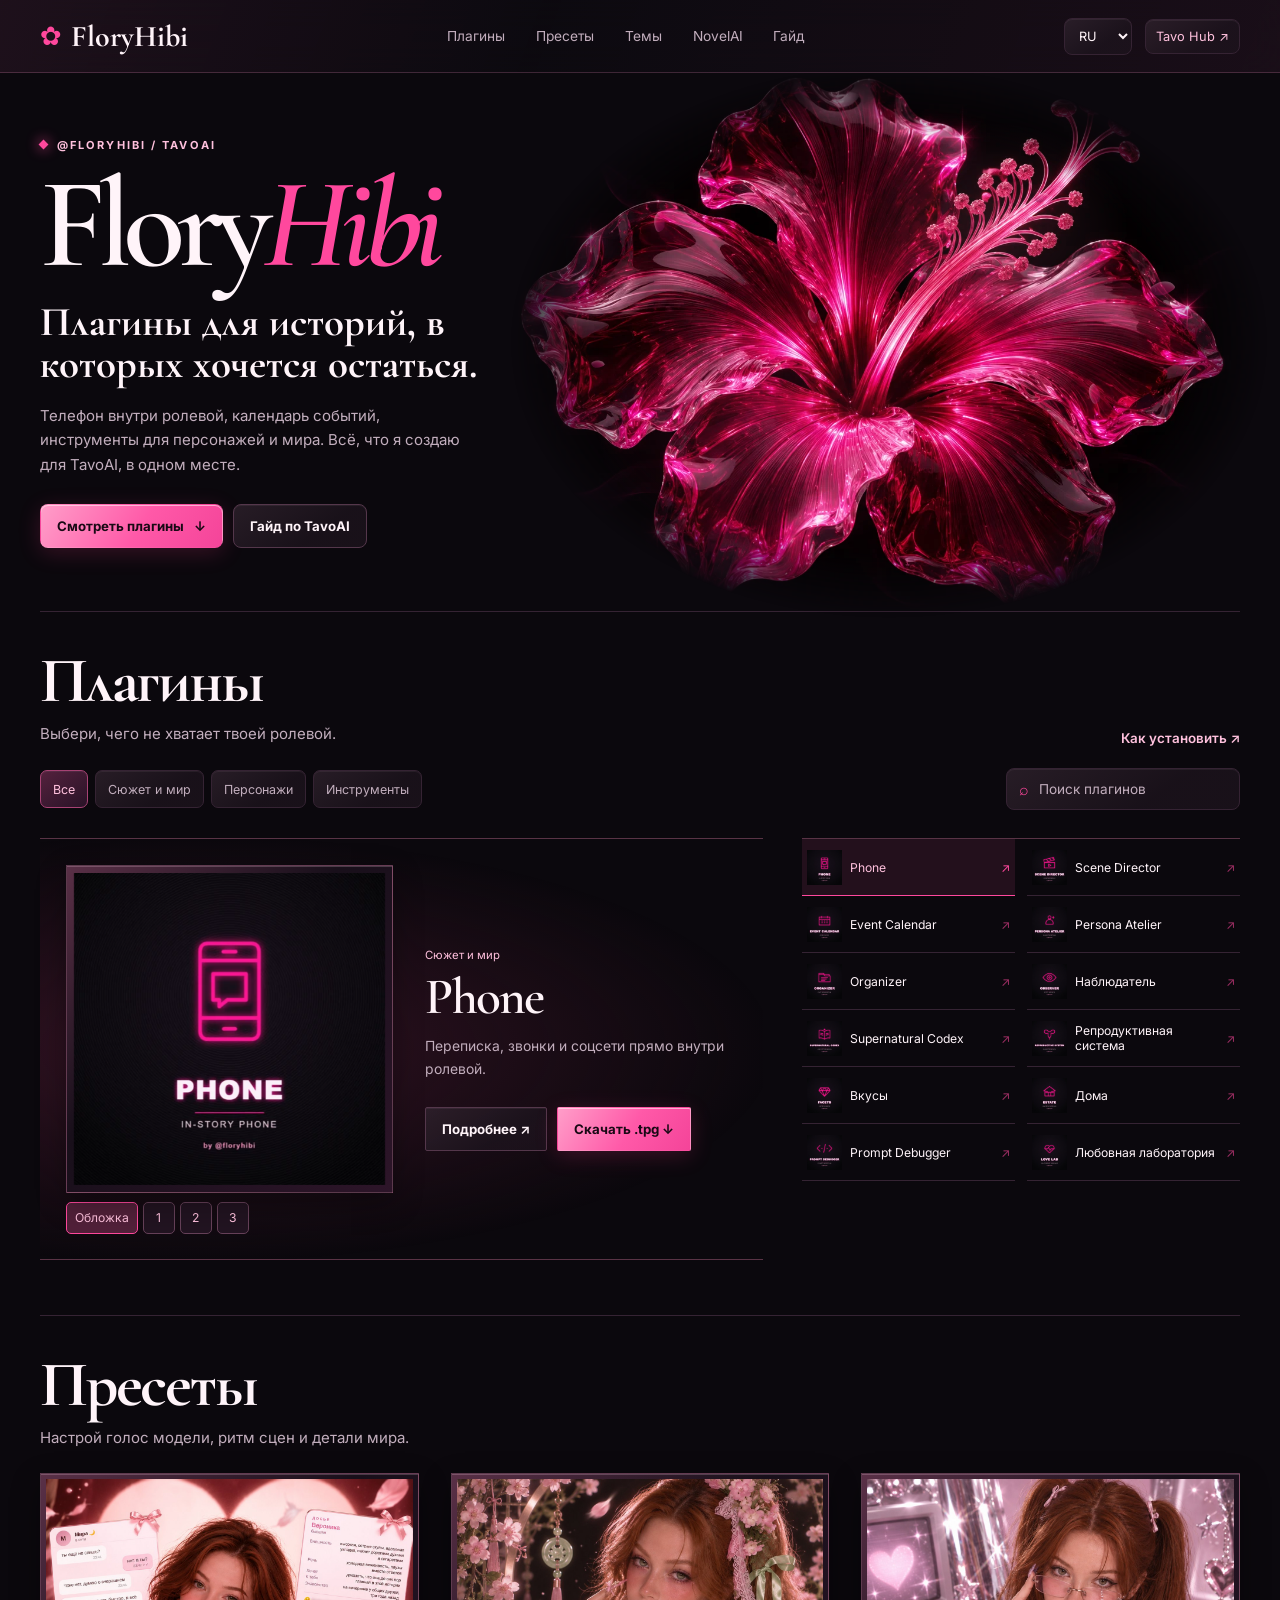
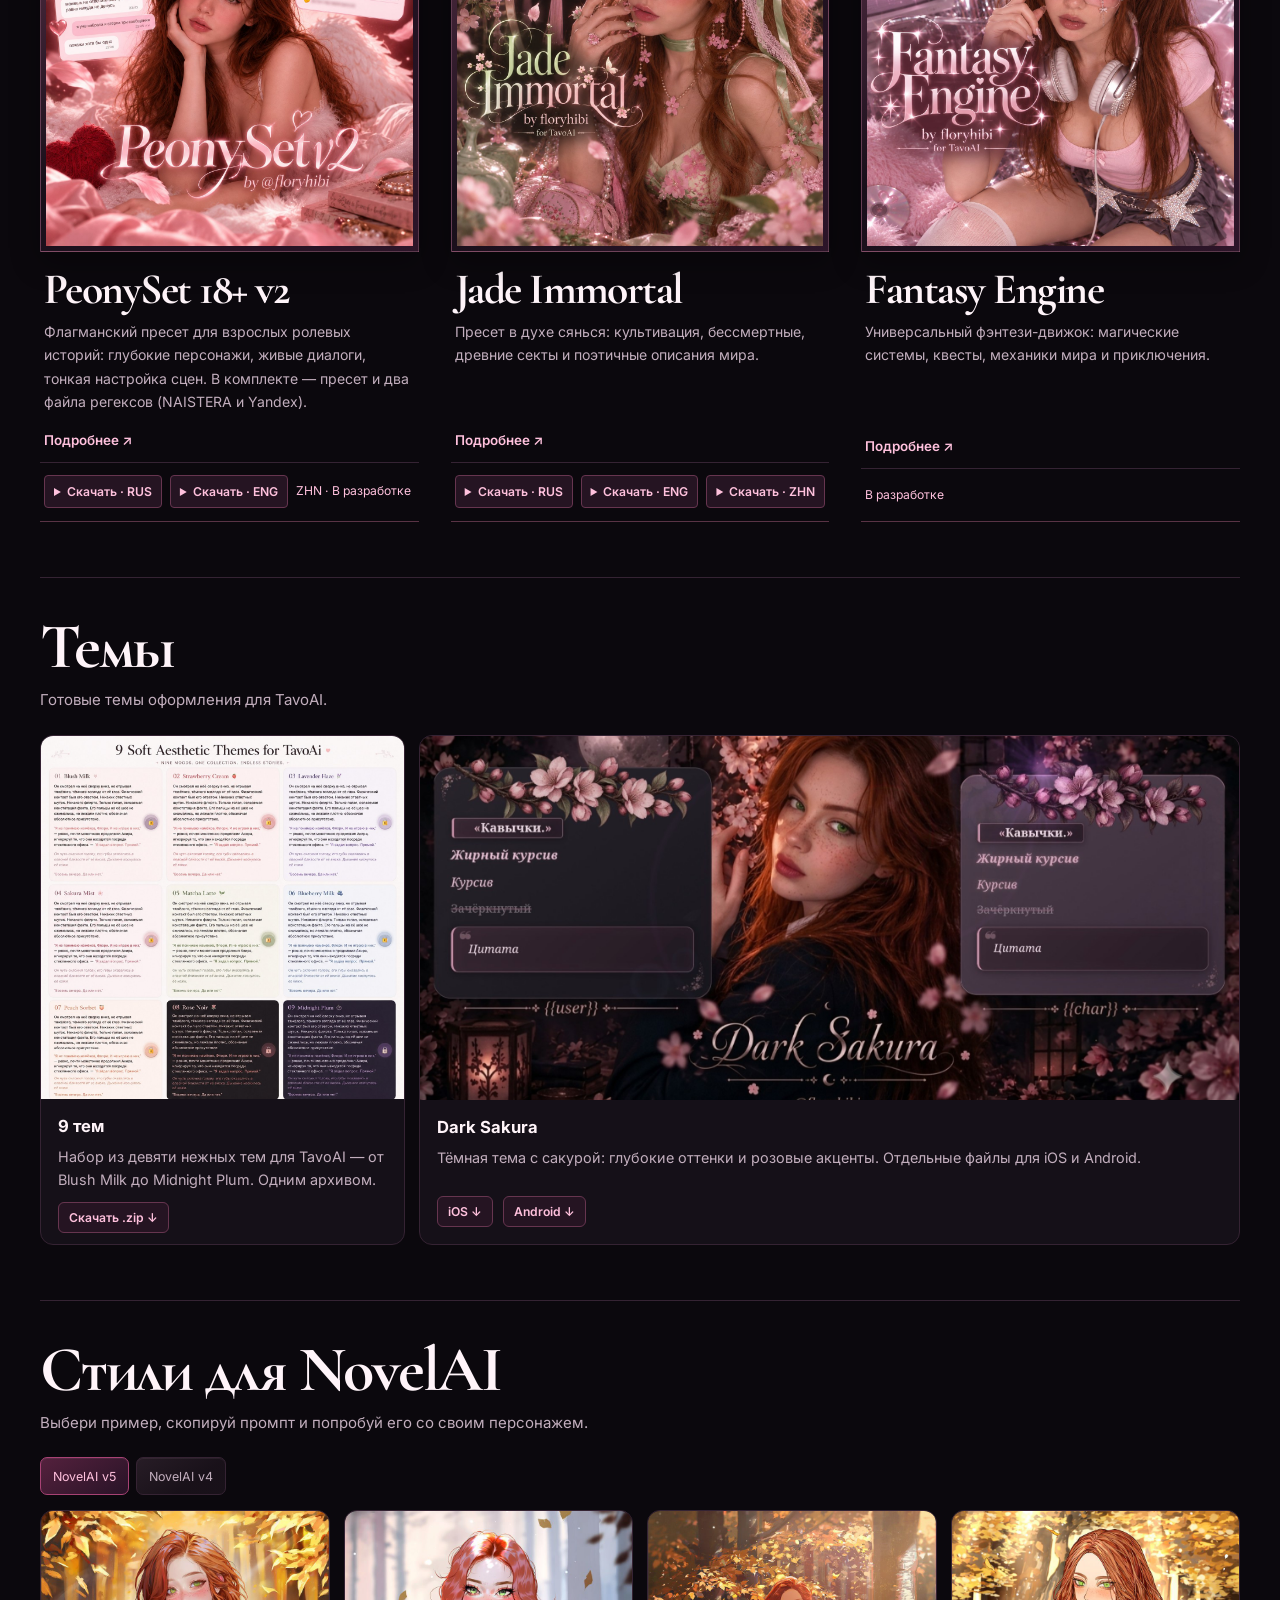
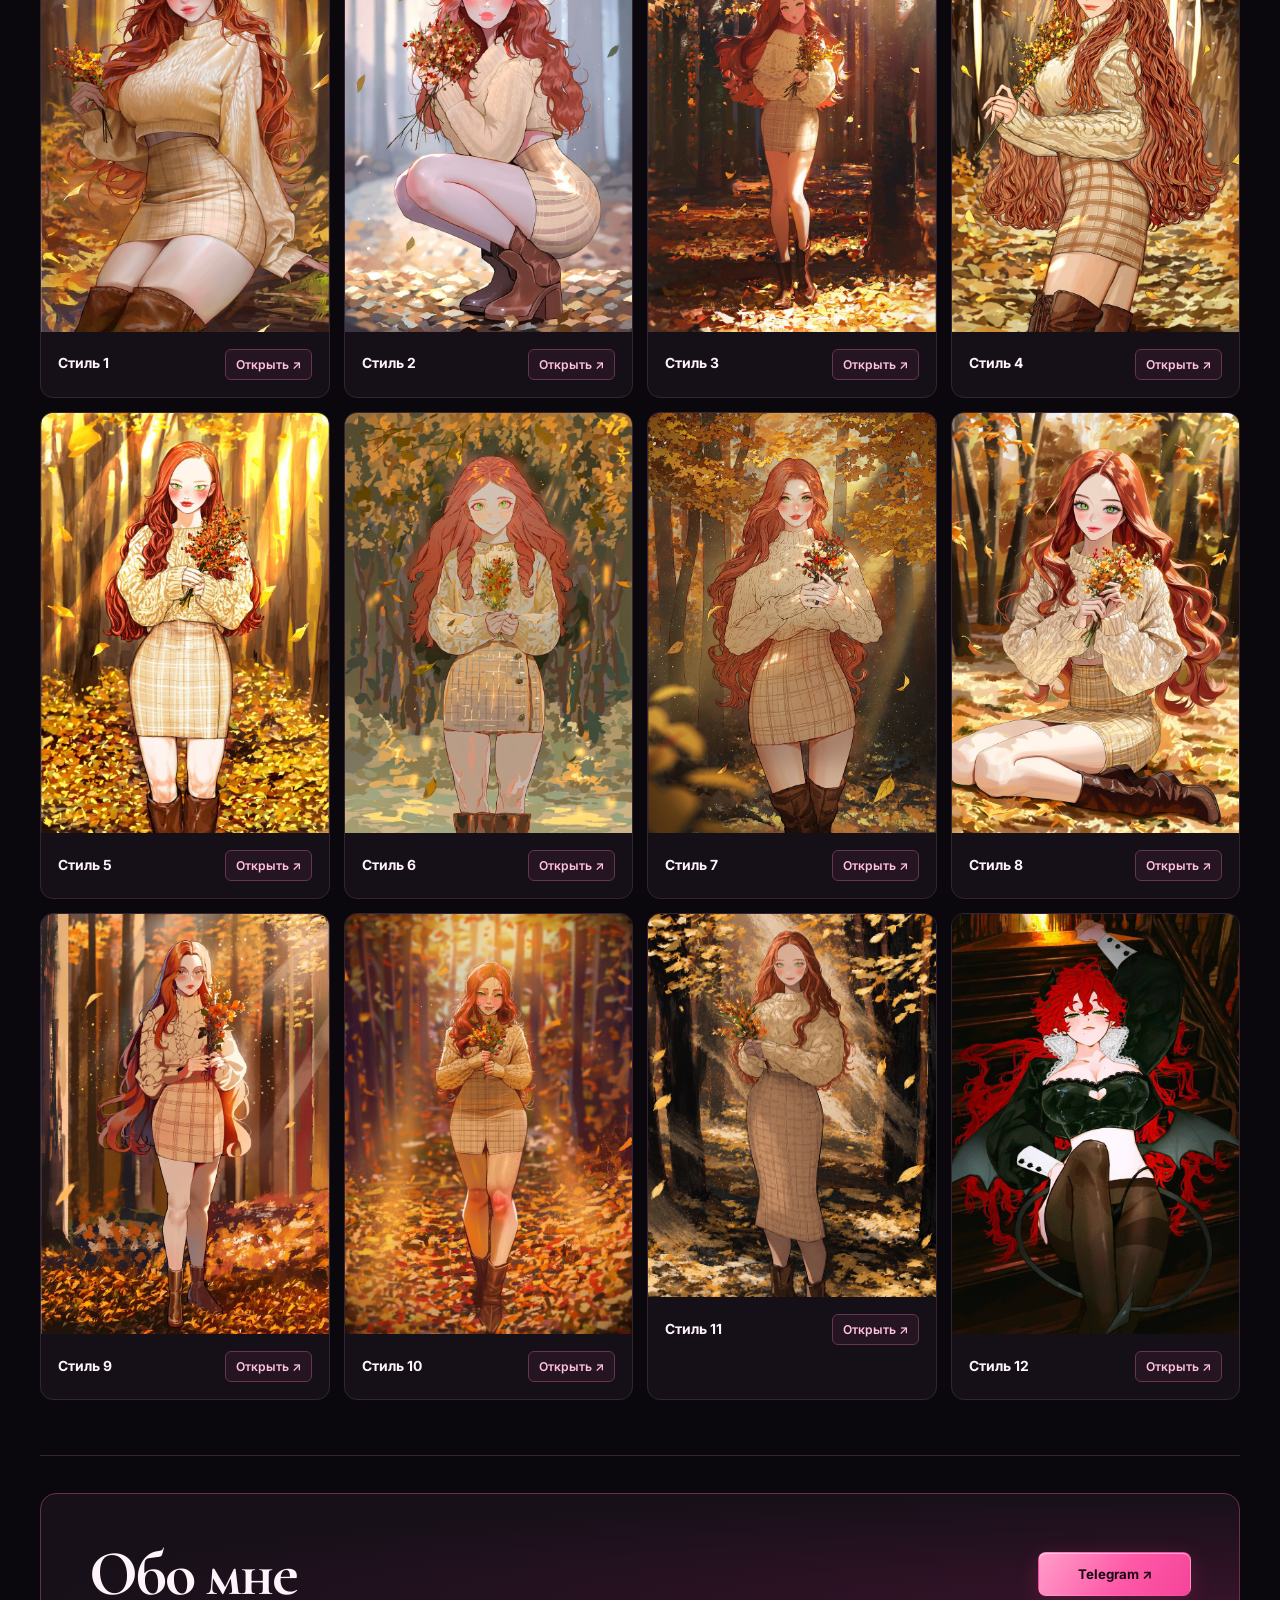
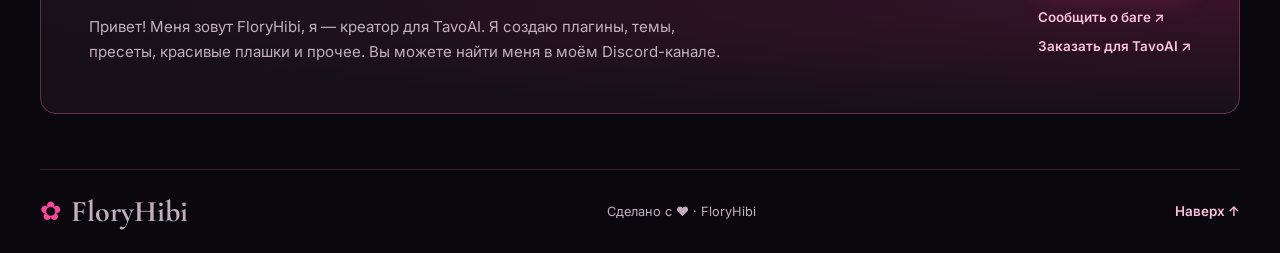
==== index.html @ 47859a5a "Animate hibiscus petals and plugin selection sparkles" ====
<!doctype html>
<html lang="ru">
<head>
<meta charset="utf-8">
<meta name="viewport" content="width=device-width, initial-scale=1">
<meta name="theme-color" content="#0b080d">
<meta name="description" content="Плагины, пресеты и темы FloryHibi для TavoAI, а также галерея стилей NovelAI.">
<title>FloryHibi — плагины для TavoAI</title>
<link rel="canonical" href="https://floryhibi.ru/">
<link rel="icon" href="assets/mark.png">
<link rel="stylesheet" href="flory.css">
<script defer src="catalog-data.js"></script>
<script defer src="style-index.js"></script>
<script defer src="preview-images.js"></script>
<script defer src="flory.js"></script>
</head>
<body>
<a class="skip" href="#plugins" data-ui="skip">К каталогу</a>
<header class="site-header">
  <div class="wrap header-inner">
    <a href="#top" class="brand"><span class="brand-mark" aria-hidden="true">✿</span> FloryHibi</a>
    <nav class="main-nav" aria-label="FloryHibi"><a href="#plugins" data-text="plTitle">Плагины</a><a href="#presets" data-text="pTitle">Пресеты</a><a href="#themes" data-text="thTitle">Темы</a><a href="#styles">NovelAI</a><a href="guide.html" data-ui="guide">Гайд</a></nav>
    <div class="header-actions">
      <label><span class="sr-only" data-ui="language">Язык</span><select id="language"><option value="ru">RU</option><option value="en">EN</option><option value="zh">中文</option></select></label>
      <a class="header-hub" href="https://hub.tavoai.dev/creators/HQ4G1?scene=plugin">Tavo Hub ↗</a>
    </div>
  </div>
</header>
<main id="top">
  <section class="hero wrap" aria-labelledby="hero-title">
    <div class="hero-art" aria-hidden="true"><img src="assets/hibiscus.webp" alt="" fetchpriority="high"><div class="hero-petals"><i></i><i></i><i></i><i></i><i></i><i></i><i></i></div></div>
    <div class="hero-copy">
      <p class="eyebrow"><span></span> @FLORYHIBI / TAVOAI</p>
      <h1 id="hero-title">Flory<em>Hibi</em></h1>
      <p class="hero-lead" data-ui="hero">Плагины для историй,<br>в которых хочется остаться.</p>
      <p class="hero-description" data-ui="intro">Телефон внутри ролевой, календарь событий, инструменты для персонажей и мира. Всё, что я создаю для TavoAI, в одном месте.</p>
      <div class="actions"><a class="button primary" href="#plugins"><span data-ui="browse">Смотреть плагины</span> <span aria-hidden="true">↓</span></a><a class="button secondary" href="guide.html" data-ui="start">Гайд по TavoAI</a></div>
    </div>
  </section>
  <section class="section wrap" id="plugins">
    <div class="section-head"><div><h2 data-text="plTitle">Плагины</h2><p data-ui="pluginLead">Выбери, чего не хватает твоей ролевой.</p></div><a class="text-link" href="guide.html#plugins"><span data-ui="install">Как установить</span> ↗</a></div>
    <div class="toolbar">
      <div class="filters" id="filters" aria-label="Категории"></div>
      <label class="search"><span aria-hidden="true">⌕</span><span class="sr-only" data-ui="search">Поиск плагинов</span><input id="search" type="search" placeholder="Поиск плагинов"></label>
    </div>
    <p class="sr-only" id="result" role="status"></p>
    <div class="plugin-grid" id="plugin-grid"></div>
    <noscript>Включите JavaScript, чтобы открыть каталог, или перейдите в <a href="https://hub.tavoai.dev/creators/HQ4G1?scene=plugin">Tavo Hub</a>.</noscript>
  </section>
  <section class="section wrap" id="presets"><div class="section-head"><div><h2 data-text="pTitle">Пресеты</h2><p data-ui="presetLead">Настрой голос модели, ритм сцен и детали мира.</p></div></div><div class="preset-grid" id="preset-grid"></div></section>
  <section class="section wrap" id="themes"><div class="section-head"><div><h2 data-text="thTitle">Темы</h2><p data-text="thLead">Готовые темы оформления для TavoAI.</p></div></div><div class="resource-grid themes" id="theme-grid"></div></section>
  <section class="section wrap" id="styles">
    <div class="section-head"><div><h2 data-text="stTitle">Стили для NovelAI</h2><p data-ui="styleLead">Выбери пример, скопируй промпт и попробуй его со своим персонажем.</p></div></div>
    <div class="filters" id="model-filters"><button type="button" data-model="v5" aria-pressed="true">NovelAI v5</button><button type="button" data-model="v4" aria-pressed="false">NovelAI v4</button></div>
    <div class="style-grid" id="style-grid"></div>
  </section>
  <section class="section wrap" id="about">
    <div class="about"><div><h2 data-text="abTitle">Обо мне</h2><p data-text="abText"></p></div><div class="about-links"><a class="button primary" href="https://t.me/flloriies">Telegram ↗</a><a class="text-link" href="https://forms.gle/UGQDgoNjRmZn746X8" data-ui="bug">Сообщить о баге ↗</a><a class="text-link" href="https://boosty.to/floryhibi/posts/15cb479a-1c7d-44bb-998b-c995fcda60ed" data-ui="custom">Заказать для TavoAI ↗</a></div></div>
  </section>
</main>
<footer class="wrap footer"><a class="brand" href="#top"><span class="brand-mark" aria-hidden="true">✿</span> FloryHibi</a><span data-text="footer"></span><a class="text-link" href="#top" data-ui="top">Наверх ↑</a></footer>
<dialog id="details" aria-labelledby="detail-title">
  <form method="dialog" class="dialog-close"><button id="close-dialog" aria-label="Закрыть">×</button></form>
  <div id="dialog-content"></div>
</dialog>
</body>
</html>
---- flory.css ----
@import url('https://fonts.googleapis.com/css2?family=Cormorant+Garamond:ital,wght@0,600;0,700;1,600&family=Inter:wght@400;500;600;700&display=swap');

:root {
  color-scheme: dark;
  --bg: #0b080d; --panel: #151018; --line: #352333; --pink: #ff489d;
  --pale: #ffc1dd; --ink: #fff4f9; --muted: #c2aebd;
  --serif: 'Cormorant Garamond', Georgia, serif;
  font-family: Inter, system-ui, sans-serif;
  color: var(--ink); background: var(--bg);
}
*, *::before, *::after { box-sizing: border-box; }
body { margin: 0; }
html { scroll-behavior: smooth; scroll-padding-top: 112px; }
a { color: inherit; text-decoration: none; }
button, input, select { font: inherit; }
button, select { cursor: pointer; }
button { color: inherit; }
img { display: block; max-width: 100%; }
p { line-height: 1.65; }
h1, h2, h3, p { margin: 0; }
:focus-visible { outline: 2px solid var(--pale); outline-offset: 4px; }
.wrap { width: min(1200px, calc(100% - 80px)); margin-inline: auto; }
.sr-only, .skip:not(:focus) { position: absolute; width: 1px; height: 1px; overflow: hidden; clip-path: inset(50%); white-space: nowrap; }
.skip:focus { position: fixed; z-index: 5; top: 12px; left: 12px; padding: 12px; background: var(--panel); }
.site-header { position: sticky; z-index: 2; top: 0; border-bottom: 1px solid var(--line); background: #0b080def; backdrop-filter: blur(16px); }
.header-inner, .main-nav, .header-actions, .brand { display: flex; align-items: center; }
.header-inner { min-height: 72px; justify-content: space-between; gap: 22px; }
.brand { gap: 9px; font-family: var(--serif); font-size: 30px; font-weight: 700; white-space: nowrap; }
.brand-mark { font: 26px/1 system-ui; color: var(--pink); }
.main-nav { gap: clamp(16px, 2.4vw, 36px); color: var(--muted); font-size: .86rem; }
.main-nav a:hover, .text-link:hover { color: var(--ink); }
.header-actions { gap: 13px; }
.header-actions select, .header-hub { border: 1px solid var(--line); border-radius: 8px; padding: 9px 10px; background: var(--panel); color: var(--ink); white-space: nowrap; font-size: .8rem; }
.header-hub { color: var(--pale); }
.hero { display: grid; align-items: center; position: relative; isolation: isolate; min-height: clamp(470px, 42vw, 600px); }
.hero-copy { position: relative; padding: 60px 0; max-width: 53%; }
.hero-art { position: absolute; z-index: -1; inset: 0 -18px 0 40%; display: grid; place-items: center; background: radial-gradient(ellipse, #350c24 0%, transparent 64%); }
.hero-art img { width: 100%; height: 100%; position: absolute; object-fit: cover; mask-image: radial-gradient(ellipse closest-side, #000 75%, transparent 100%); }
.eyebrow { display: flex; align-items: center; gap: 10px; color: var(--pale); letter-spacing: .19em; font-weight: 700; font-size: .69rem; }
.eyebrow span { width: 7px; height: 7px; background: var(--pink); box-shadow: 0 0 13px var(--pink); transform: rotate(45deg); }
h1 { font: 600 clamp(76px, 10vw, 155px)/.9 var(--serif); letter-spacing: -.065em; margin: 13px 0 20px; }
h1 em { color: var(--pink); font-weight: 600; }
.hero-lead { font: 700 clamp(27px, 3.2vw, 47px)/1.02 var(--serif); max-width: 480px; }
.hero-description { font-size: .94rem; color: var(--muted); max-width: 420px; margin-top: 18px; }
.actions { display: flex; flex-wrap: wrap; gap: 10px; margin-top: 26px; }
.button { display: inline-flex; align-items: center; justify-content: center; gap: 10px; min-height: 44px; padding: 10px 16px; border: 1px solid transparent; border-radius: 8px; font-size: .83rem; font-weight: 700; }
.primary { color: #180914; background: var(--pink); }
.primary:hover { background: #ff83ba; }
.secondary { border-color: #54374b; background: #1c121c; }
.secondary:hover, .header-hub:hover { border-color: var(--pink); }
.section { border-top: 1px solid var(--line); padding: 37px 0 55px; }
.section-head { display: flex; align-items: end; justify-content: space-between; gap: 12px; margin-bottom: 22px; }
h2 { font: 700 clamp(40px, 5vw, 65px)/1 var(--serif); letter-spacing: -.035em; }
.section-head p, .about p { margin-top: 9px; color: var(--muted); font-size: .94rem; }
.text-link { color: var(--pale); font-size: .84rem; font-weight: 600; text-underline-offset: 4px; }
.text-link:hover { text-decoration: underline; }
.toolbar { display: flex; justify-content: space-between; align-items: center; gap: 14px; margin-bottom: 16px; }
.filters { display: flex; flex-wrap: wrap; gap: 7px; }
.filters button { background: var(--panel); border: 1px solid var(--line); border-radius: 7px; padding: 8px 12px; min-height: 38px; font-size: .78rem; color: var(--muted); }
.filters button:hover, .filters [aria-pressed=true] { border-color: #a74274; color: var(--pale); background: #2c1124; }
.search { display: flex; align-items: center; gap: 8px; background: var(--panel); border: 1px solid var(--line); border-radius: 8px; color: var(--pink); padding: 0 12px; }
.search input { width: 190px; min-width: 0; min-height: 40px; color: var(--ink); background: transparent; border: 0; font-size: .85rem; }
.search input::placeholder { color: var(--muted); }
.resource-grid, .style-grid { display: grid; grid-template-columns: repeat(3,minmax(0,1fr)); gap: 14px; }
.resource, .style-card { border: 1px solid var(--line); border-radius: 13px; background: var(--panel); overflow: hidden; }
.resource h3, .style-card h3 { font-size: 1.04rem; line-height: 1.25; overflow-wrap: anywhere; }
.category { display: block; font-size: .71rem; color: var(--pink); margin-bottom: 5px; }
.download { border-radius: 6px; border: 1px solid #66354f; background: #251422; padding: 7px 10px; color: var(--pale); font-size: .76rem; font-weight: 600; }
.download:hover { border-color: var(--pink); }
.resource { display: flex; flex-direction: column; }
.resource img { width: 100%; aspect-ratio: 2/1; object-fit: cover; }
.resource-body, .style-body { padding: 17px; }
.resource p, .dialog-desc { color: var(--muted); margin: 8px 0 14px; font-size: .9rem; }
.resource details { padding: 8px 0; border-top: 1px solid var(--line); }
.resource summary { cursor: pointer; color: var(--pale); font-size: .83rem; }
.files { display: grid; gap: 8px; margin-top: 10px; }
.files a { overflow-wrap: anywhere; }
.themes { grid-template-columns: minmax(0, 1fr) minmax(0, 2.25fr); }
.themes img { aspect-ratio: 2.25; }
.themes img[src^="themes/9themes_"] { aspect-ratio: 1; object-fit: contain; }
.style-grid { grid-template-columns: repeat(4,minmax(0,1fr)); margin-top: 15px; }
.style-preview { display: block; width: 100%; padding: 0; border: 0; background: #241320; }
.style-frame { display: block; position: relative; overflow: hidden; aspect-ratio: var(--frame-ratio); }
.style-frame img { position: absolute; top: 0; left: var(--frame-offset); width: var(--strip-width); height: 100%; max-width: none; }
.style-body { display: flex; justify-content: space-between; align-items: center; gap: 6px; }
.style-body h3 { font-size: .87rem; }
.about { display: flex; align-items: center; justify-content: space-between; gap: 25px; padding: clamp(20px,4vw,48px); border: 1px solid #66304e; border-radius: 16px; background: radial-gradient(ellipse at right,#361329,#171019 72%); }
.about p { max-width: 640px; }
.about-links { display: grid; gap: 13px; flex-shrink: 0; }
.footer { display: flex; align-items: center; justify-content: space-between; gap: 18px; color: var(--muted); border-top: 1px solid var(--line); padding: 23px 0; font-size: .8rem; }
dialog { width: min(600px,calc(100% - 28px)); max-height: 90dvh; color: var(--ink); background: #1a121c; border: 1px solid #723454; border-radius: 16px; padding: 24px; }
dialog::backdrop { background: #080508cc; backdrop-filter: blur(6px); }
body:has(dialog[open]) { overflow: hidden; }
.dialog-close { display: flex; justify-content: end; }
.dialog-close button { border: 1px solid var(--line); background: var(--panel); border-radius: 8px; width: 36px; height: 36px; font-size: 22px; }
.detail-head { display: flex; align-items: center; gap: 15px; margin: 3px 0 16px; }
.detail-head img { width: 80px; border-radius: 10px; }
dialog h2 { font-size: clamp(34px,6vw,50px); overflow-wrap: anywhere; }
.dialog-desc { font-size: .98rem; }
.dialog-note { padding: 12px; border-radius: 8px; border: 1px solid var(--line); color: var(--pale); font-size: .84rem; }
.dialog-photo { margin: 12px auto; max-height: 53dvh; background-repeat: no-repeat; }
.frame-controls { display: flex; justify-content: center; align-items: center; gap: 10px; }
.prompt { padding: 14px; max-height: 220px; overflow: auto; white-space: pre-wrap; overflow-wrap: anywhere; border-radius: 8px; background: var(--bg); color: var(--pale); font-size: .82rem; }
.empty { color: var(--muted); grid-column: 1/-1; padding: 18px 0; }

@media (max-width: 1000px) {
  .toolbar { align-items: start; }
}
@media (max-width: 780px) {
  .wrap { width: calc(100% - 32px); }
  .header-inner { display: grid; grid-template-columns: 1fr auto; min-height: auto; gap: 3px 10px; padding-top: 8px; }
  .main-nav { grid-row: 2; grid-column: 1/-1; gap: 17px; overflow-x: auto; padding: 9px 1px 11px; white-space: nowrap; }
  .hero-art { inset-inline: 31% -10px; opacity: .75; }
  .hero-copy { max-width: 65%; }
  .style-grid { grid-template-columns: repeat(3,minmax(0,1fr)); }
}
@media (max-width: 575px) {
  .hero { min-height: auto; }
  .hero-art { position: relative; inset: auto; height: min(68vw, 315px); opacity: 1; margin: 0 -8px -35px; }
  .hero-copy { max-width: 100%; padding: 0 0 32px; }
  h1 { font-size: clamp(70px,16vw,94px); margin-bottom: 13px; }
  .hero-lead { font-size: 31px; }
  .hero-description { margin-top: 12px; }
  .section { padding: 26px 0 35px; }
  .section-head { align-items: start; }
  .section-head > a { flex-shrink: 0; margin-top: 10px; }
  .toolbar { flex-direction: column-reverse; }
  .search, .search input { width: 100%; }
  .resource-grid, .themes { grid-template-columns: 1fr; }
  .style-grid { grid-template-columns: repeat(2,minmax(0,1fr)); }
  .style-body { flex-wrap: wrap; }
  .about { align-items: start; flex-direction: column; }
  .footer { flex-wrap: wrap; }
}
@media (prefers-reduced-motion: reduce) { html { scroll-behavior: auto; } }

[hidden] { display: none !important; }
.main-nav { min-width: 0; }
@media (max-width: 375px) {
  .header-inner .brand { font-size: 25px; gap: 5px; }
  .header-inner .brand-mark { font-size: 21px; }
  .header-actions { gap: 5px; }
  .header-actions select, .header-hub { padding-inline: 6px; }
  .section-head { flex-wrap: wrap; }
  .section-head > a { margin-top: 0; }
}


.plugin-grid {
  display: grid;
  grid-template-columns: minmax(0, 1.65fr) minmax(0, 1fr);
  gap: clamp(18px, 3vw, 42px);
  padding-top: 12px;
}
.plugin-display {
  display: grid;
  grid-template-columns: minmax(0, 1.05fr) minmax(0, 1fr);
  align-items: center;
  align-self: start;
  min-height: 340px;
  padding: clamp(14px, 2vw, 26px);
  gap: clamp(15px, 2.5vw, 35px);
  border-block: 1px solid #593345;
  background: radial-gradient(ellipse at 20% 50%, #331323, transparent 72%);
}
.plugin-art {
  padding: 7px;
  border: 1px solid #7b475d;
  background: #110c11;
}
.plugin-art img { width: 100%; height: auto; aspect-ratio: 1; object-fit: cover; }
.plugin-copy h3 {
  font: 600 clamp(32px, 4vw, 63px)/.93 var(--serif);
  letter-spacing: -.035em;
  overflow-wrap: anywhere;
}
.plugin-copy > .category { color: var(--pale); margin-bottom: 12px; }
.plugin-copy p { margin-top: 14px; font-size: .87rem; color: var(--muted); }
.plugin-copy .actions { align-items: center; }
.plugin-copy .button { border-radius: 2px; }
.plugin-index { display: grid; grid-template-columns: repeat(2, minmax(0, 1fr)); align-content: start; column-gap: 12px; border-top: 1px solid #593345; }
.plugin-choice {
  display: grid;
  grid-template-columns: 35px minmax(0, 1fr) auto;
  align-items: center;
  gap: 8px;
  min-height: 57px;
  padding: 7px 5px;
  border: 0;
  border-bottom: 1px solid var(--line);
  background: transparent;
  text-align: left;
  font-size: .76rem;
  overflow-wrap: anywhere;
}
.plugin-choice img { width: 35px; height: 35px; object-fit: cover; }
.plugin-choice:hover, .plugin-choice[aria-pressed=true] { color: var(--pale); background: #23101c; }
.plugin-choice[aria-pressed=true] { border-bottom-color: var(--pink); }
.choice-arrow { color: var(--pink); opacity: .6; }
.plugin-choice[aria-pressed=true] .choice-arrow { opacity: 1; }
@media (max-width: 900px) {
  .plugin-grid { grid-template-columns: 1fr; }
  .plugin-display { min-height: 0; }
  .plugin-art { max-width: 280px; }
}
@media (max-width: 480px) {
  .plugin-display { grid-template-columns: 1fr; }
  .plugin-art { width: min(69%, 220px); margin-inline: auto; }
  .plugin-copy .actions { margin-top: 16px; }
}

.preset-grid {
  display: grid;
  grid-template-columns: repeat(3, minmax(0, 1fr));
  gap: clamp(16px, 2.5vw, 34px);
}
.preset {
  display: grid;
  grid-template-rows: auto 1fr auto;
  min-width: 0;
  padding: 0 0 13px;
  border-bottom: 1px solid #593345;
}
.preset-cover {
  padding: 5px;
  border: 1px solid #593345;
  background: #140c14;
}
.preset-cover img { width: 100%; height: auto; aspect-ratio: 1; object-fit: contain; }
.preset-copy { padding: 17px 4px 19px; }
.preset-copy h3 {
  font: 700 clamp(28px, 3.4vw, 49px)/.95 var(--serif);
  letter-spacing: -.035em;
  overflow-wrap: anywhere;
}
.preset-copy p { color: var(--muted); font-size: .88rem; margin-top: 10px; }
.preset-files {
  align-self: start;
  display: flex;
  flex-wrap: wrap;
  align-items: flex-start;
  gap: 8px;
  padding: 12px 4px 0;
  border-top: 1px solid var(--line);
}
.preset-files details {
  border: 1px solid #66354f;
  border-radius: 4px;
  background: #251422;
  padding: 0 9px;
  font-size: .76rem;
}
.preset-files details[open] { flex-basis: 100%; padding-bottom: 9px; }
.preset-files summary { padding-block: 8px; cursor: pointer; color: var(--pale); font-weight: 600; }
.preset-files p, .preset-files > .category { font-size: .76rem; color: var(--pale); padding: 6px 0; margin: 0; }
@media (max-width: 650px) {
  .preset-grid { grid-template-columns: minmax(0, 1fr); gap: 26px; }
  .preset-copy h3 { font-size: 36px; }
}

/* Translucent surfaces and reflected light */
.site-header {
  background: linear-gradient(110deg, #271522ad, #0d0a10dc 42%, #1f111cbf);
  border-bottom-color: #ff9ccc33;
  backdrop-filter: blur(22px) saturate(135%);
}
.header-actions select, .header-hub, .search, .filters button, .secondary {
  background: linear-gradient(145deg, #ffc5e014, #ffc5e004 65%), #19111bbb;
  box-shadow: inset 0 1px #ffd9ec10;
}
.filters button[aria-pressed=true] {
  background: linear-gradient(145deg, #54213d, #291327);
}
.search:focus-within { border-color: var(--pink); box-shadow: 0 0 0 3px #ff489d20; }
.primary {
  background: linear-gradient(122deg, #ff9ec9, #ff59a8 55%, #f44499);
  box-shadow: inset 0 1px #ffebf299, 0 5px 22px #ee378632;
}
.primary:hover { background: linear-gradient(122deg, #ffc0df, #ff79b9 55%, #ff57a6); }
dialog {
  background: linear-gradient(140deg, #372035ed, #171019f5 55%);
  box-shadow: inset 0 1px #ffd9ec29, 0 24px 100px #000b;
  backdrop-filter: blur(24px) saturate(125%);
}
.plugin-art, .preset-cover {
  position: relative;
  overflow: hidden;
  border-color: #ba769368;
  background: linear-gradient(135deg, #5a3047, #180f1a 42%, #2d1529);
  box-shadow: 0 10px 28px #0005, inset 0 1px #ffd9ec36;
}
.plugin-art::after, .preset-cover::after {
  content: "";
  position: absolute;
  inset: 0;
  pointer-events: none;
  opacity: 0;
  background: linear-gradient(113deg, transparent 43%, #ffe0ef45 50%, transparent 57%);
  background-size: 240% 100%;
  background-position: 100% 0;
}
.hero-art::after {
  content: "";
  position: absolute;
  inset: 7% 3%;
  pointer-events: none;
  background:
    radial-gradient(ellipse at 65% 25%, #ff91c966, transparent 21%),
    radial-gradient(ellipse at 34% 68%, #ff2e9066, transparent 28%);
  mix-blend-mode: screen;
  opacity: .32;
}
@keyframes hibiscus-light {
  0%, 100% { opacity: .22; transform: translate(-1%, 0); }
  50% { opacity: .66; transform: translate(3%, -2%); }
}
@keyframes reflected-light {
  from { opacity: 0; background-position: 100% 0; }
  30%, 70% { opacity: 1; }
  to { opacity: 0; background-position: 0 0; }
}
@keyframes panel-arrival {
  from { opacity: .55; transform: translateY(5px); }
  to { opacity: 1; transform: translateY(0); }
}
@media (prefers-reduced-motion: no-preference) {
  .hero-art::after { animation: hibiscus-light 7s ease-in-out 3; }
  .plugin-art img, dialog[open] { animation: panel-arrival .24s ease-out both; }
  .button, .download, .plugin-choice, .filters button {
    transition: background-color .2s, border-color .2s, box-shadow .2s, color .2s;
  }
  @media (hover: hover) and (pointer: fine) {
    .plugin-art:hover::after, .preset-cover:hover::after { animation: reflected-light .8s ease-out; }
  }
}

@media (hover: hover) and (pointer: fine) and (prefers-reduced-motion: no-preference) {
  .hero-art img { transform: translate(var(--drift-x, 0px), var(--drift-y, 0px)) scale(1.025); transition: transform .45s ease-out; }
  .hero-art::before {
    content: "";
    position: absolute;
    z-index: 1;
    inset: 0;
    background: radial-gradient(ellipse 150px 120px at var(--light-x, 50%) var(--light-y, 50%), #ffbbda70, #ff3e9460 33%, transparent 76%);
    mask-image: radial-gradient(ellipse closest-side, #000 75%, transparent);
    mix-blend-mode: screen;
    opacity: var(--light-visible, 0);
    transition: opacity .25s;
    pointer-events: none;
  }
  .plugin-display, .preset, .resource, .about { position: relative; isolation: isolate; }
  :is(.plugin-display, .preset, .resource, .about)::after {
    content: "";
    position: absolute;
    inset: 0;
    border-radius: inherit;
    background: radial-gradient(circle 145px at var(--light-x, 50%) var(--light-y, 50%), #ff97c32a, #ff499b12 48%, transparent);
    mix-blend-mode: screen;
    opacity: var(--light-visible, 0);
    transition: opacity .25s;
    pointer-events: none;
  }
}

.preset { grid-template-rows: auto 1fr auto auto; }
.preset-more { justify-self: start; padding: 0 4px 14px; border: 0; background: transparent; text-align: left; cursor: pointer; }
dialog.visual-details { width: min(820px, calc(100% - 28px)); }
.detail-gallery { margin: 20px 0; padding-top: 16px; border-top: 1px solid var(--line); }
.detail-gallery h3 { font: 700 29px/1.1 var(--serif); }
.preview-shots { display: grid; gap: 12px; }
.preview-shots a { display: block; border: 1px solid var(--line); border-radius: 10px; overflow: hidden; }
.preview-shots img { width: 100%; height: auto; background: #100b14; }
.preview-shots a:focus-visible { outline-offset: 1px; }

.preview-shots figure { margin: 0; }
.preview-shots figcaption { color: var(--muted); font-size: .82rem; padding: 6px 2px; }

.plugin-preview { min-width: 0; }
.plugin-art.showing-screen img { object-fit: contain; background: #110c14; }
.preview-controls { display: flex; flex-wrap: wrap; gap: 5px; margin-top: 9px; }
.preview-controls button {
  border: 1px solid #654058;
  background: #211320;
  border-radius: 5px;
  min-height: 32px;
  min-width: 32px;
  padding: 4px 8px;
  color: var(--pale);
  font-size: .76rem;
}
.preview-controls button:is(:hover,[aria-pressed=true]) { background: #512039; border-color: var(--pink); }
@keyframes plugin-selection {
  from { box-shadow: inset 0 -2px #ff489d, 0 0 18px #ff489d50; }
  to { box-shadow: inset 0 -1px #ff489d55; }
}
@media (prefers-reduced-motion: no-preference) {
  .plugin-choice[aria-pressed=true]:focus { animation: plugin-selection .55s ease-out both; }
}
@media (max-width: 480px) {
  .preview-controls { justify-content: center; }
}

.hero-petals { position: absolute; inset: 0; z-index: 2; overflow: hidden; pointer-events: none; }
.hero-petals i {
  position: absolute;
  left: var(--x);
  top: var(--y);
  width: var(--size);
  aspect-ratio: .68;
  border-radius: 90% 14% 75% 22%;
  background: linear-gradient(148deg, #ffc2db, #e3247c 43%, #760f4d 85%);
  box-shadow: inset 1px 1px 2px #ffe1eb80, 0 0 13px #ff489d50;
  opacity: .45;
  transform: rotate(var(--turn));
}
.hero-petals i:nth-child(1) { --x: 18%; --y: 26%; --size: 12px; --turn: -24deg; --delay: -2s; }
.hero-petals i:nth-child(2) { --x: 70%; --y: 22%; --size: 9px; --turn: 40deg; --delay: -6s; }
.hero-petals i:nth-child(3) { --x: 86%; --y: 38%; --size: 15px; --turn: 55deg; --delay: -4s; }
.hero-petals i:nth-child(4) { --x: 54%; --y: 37%; --size: 7px; --turn: 12deg; --delay: -10s; }
.hero-petals i:nth-child(5) { --x: 10%; --y: 53%; --size: 8px; --turn: 65deg; --delay: -8s; }
.hero-petals i:nth-child(6) { --x: 77%; --y: 58%; --size: 12px; --turn: -35deg; --delay: -1s; }
.hero-petals i:nth-child(7) { --x: 39%; --y: 44%; --size: 9px; --turn: -55deg; --delay: -5s; }
@keyframes petal-fall {
  0% { opacity: 0; transform: translate(-12px,-65px) rotate(var(--turn)); }
  22%, 65% { opacity: .65; }
  48% { transform: translate(28px,34px) rotate(calc(var(--turn) + 72deg)); }
  100% { opacity: 0; transform: translate(-5px,155px) rotate(calc(var(--turn) + 145deg)); }
}
.plugin-stars { position: absolute; inset: 0; pointer-events: none; animation: star-fade .8s ease-out both; }
.plugin-stars i {
  position: absolute;
  left: var(--x);
  top: var(--y);
  width: var(--size, 12px);
  aspect-ratio: 1;
  background: #ffe7f5;
  clip-path: polygon(50% 0, 61% 39%, 100% 50%, 61% 61%, 50% 100%, 39% 61%, 0 50%, 39% 39%);
  animation: star-open .65s ease-out both;
}
.plugin-stars i:nth-child(1) { --x: 14%; --y: 24%; --size: 17px; }
.plugin-stars i:nth-child(2) { --x: 78%; --y: 13%; }
.plugin-stars i:nth-child(3) { --x: 89%; --y: 36%; --size: 19px; }
.plugin-stars i:nth-child(4) { --x: 75%; --y: 81%; --size: 9px; }
.plugin-stars i:nth-child(5) { --x: 22%; --y: 76%; --size: 10px; }
@keyframes star-fade { 55% { opacity: 1; } to { opacity: 0; } }
@keyframes star-open { from { transform: scale(.12) rotate(-24deg); } 42% { transform: scale(1.2); } to { transform: scale(.55) translateY(-10px); } }
@media (prefers-reduced-motion: no-preference) {
  .hero-petals i { animation: petal-fall 12s var(--delay) ease-in-out infinite; }
}
@media (prefers-reduced-motion: reduce) {
  .plugin-stars { display: none; }
}
@media (max-width: 575px) {
  .hero-petals i:nth-child(n+4) { display: none; }
}
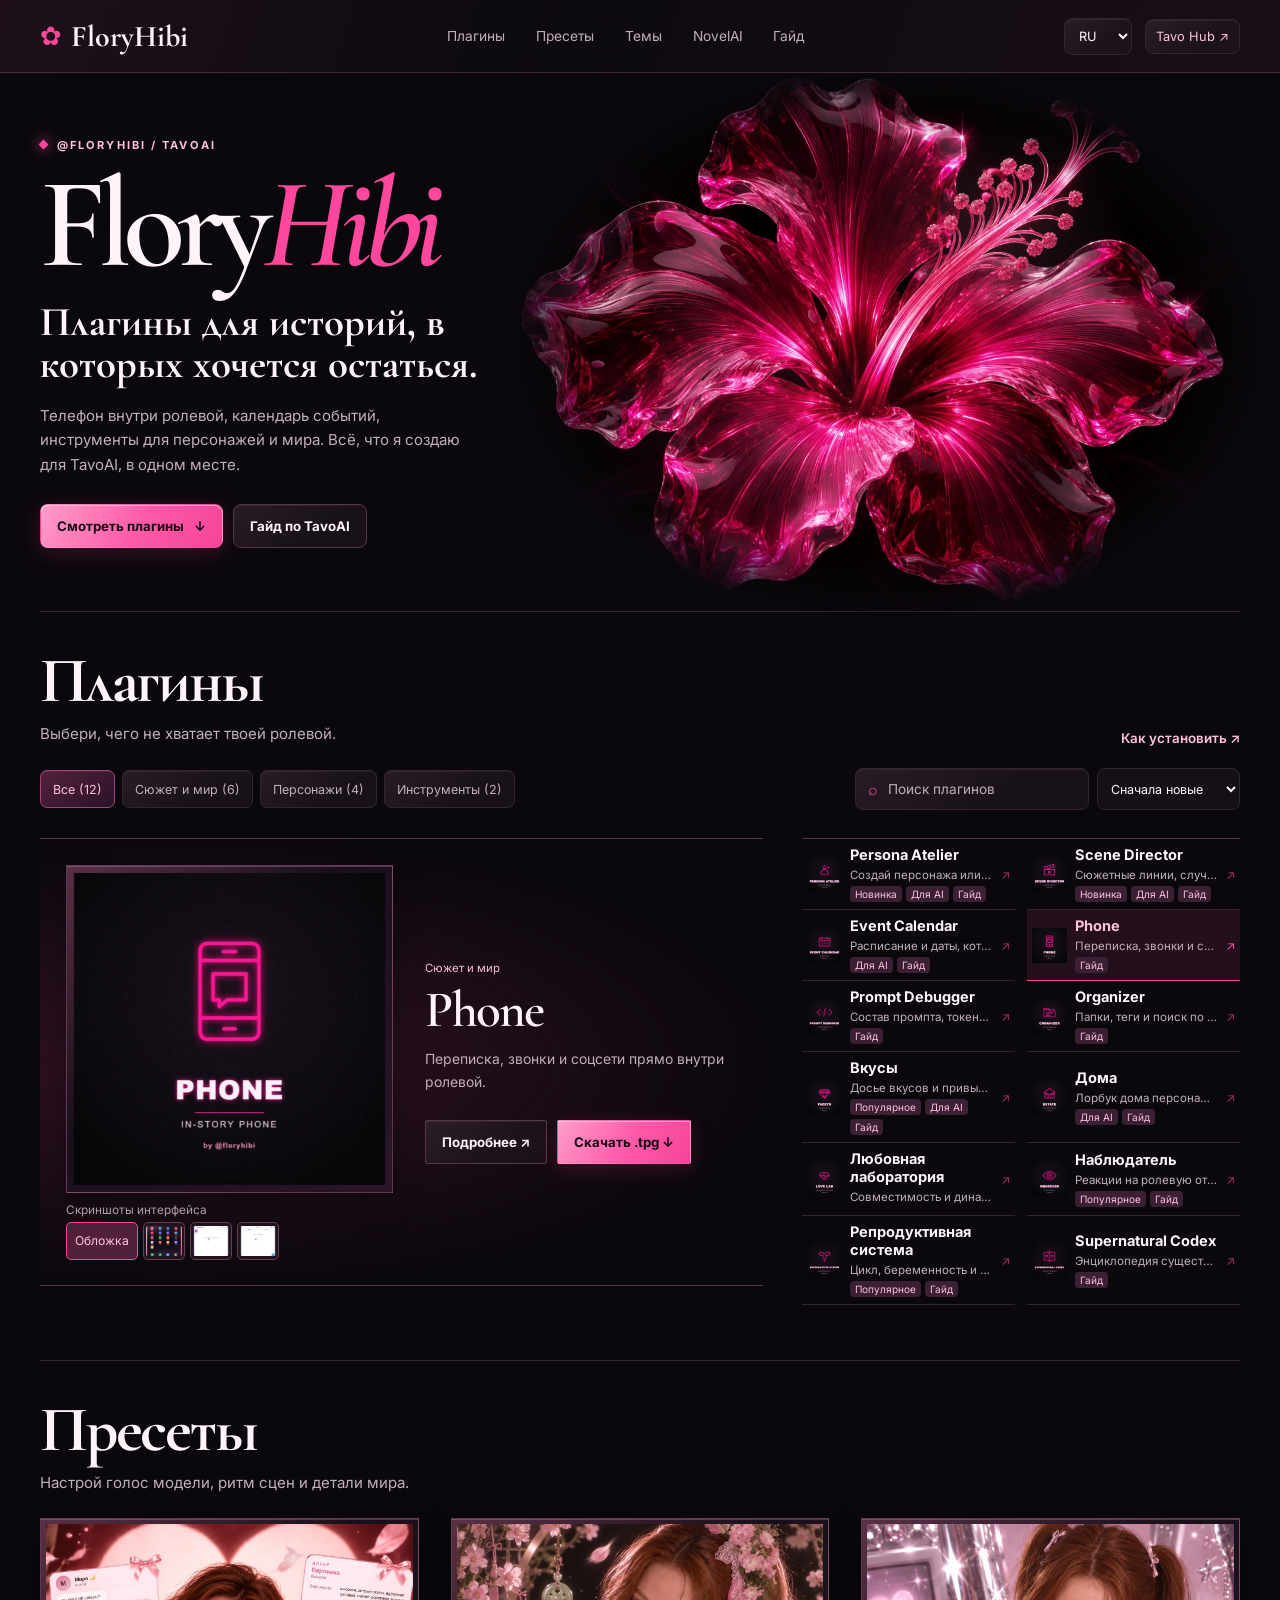
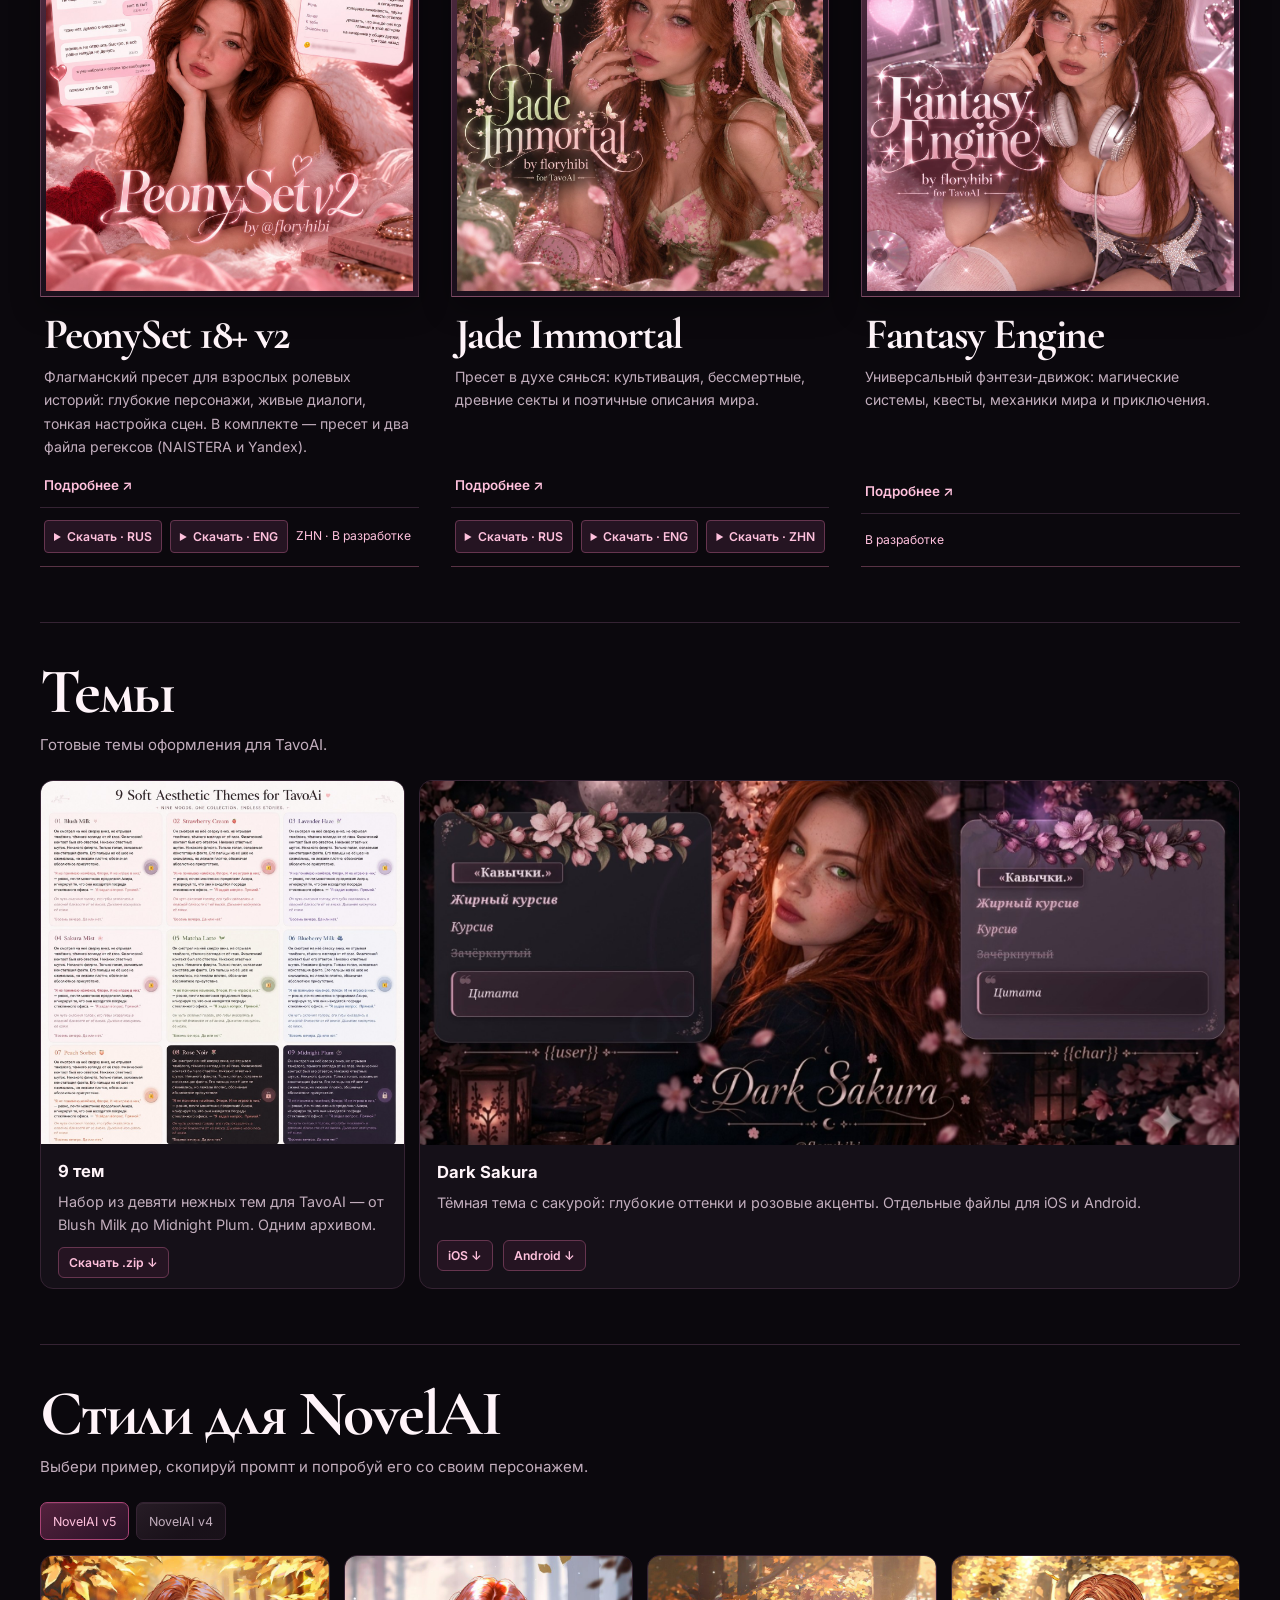
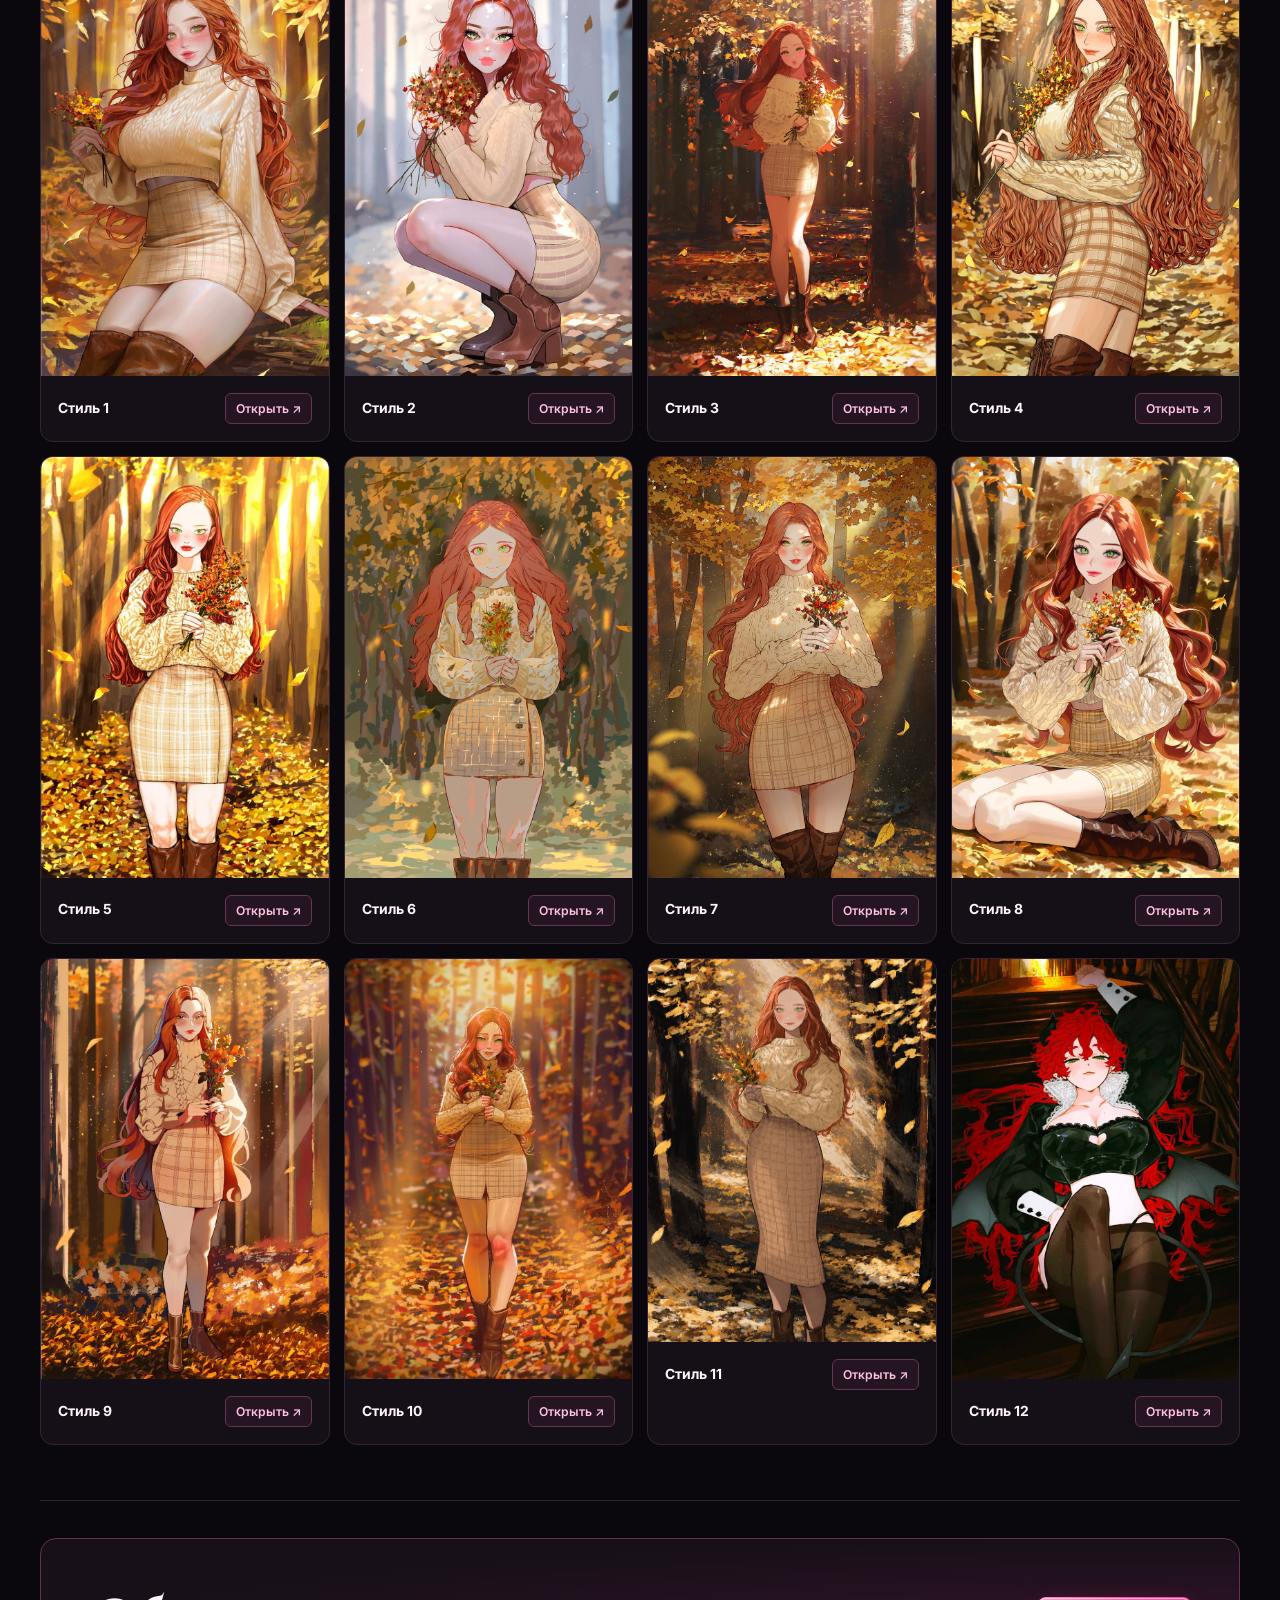
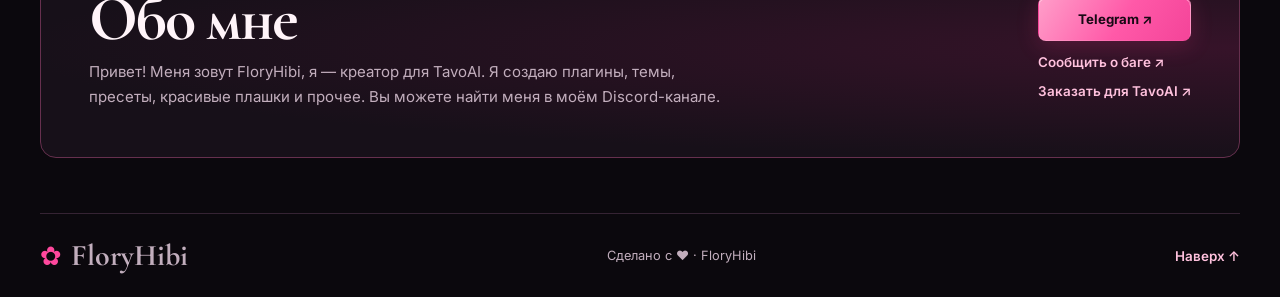
==== commit 748a72c3: "Add catalog descriptions, tags, sorting and labeled previews" ====
--- a/index.html
+++ b/index.html
@@ -41,8 +41,9 @@
     <div class="section-head"><div><h2 data-text="plTitle">Плагины</h2><p data-ui="pluginLead">Выбери, чего не хватает твоей ролевой.</p></div><a class="text-link" href="guide.html#plugins"><span data-ui="install">Как установить</span> ↗</a></div>
     <div class="toolbar">
       <div class="filters" id="filters" aria-label="Категории"></div>
-      <label class="search"><span aria-hidden="true">⌕</span><span class="sr-only" data-ui="search">Поиск плагинов</span><input id="search" type="search" placeholder="Поиск плагинов"></label>
+      <div class="catalog-tools"><label class="search"><span aria-hidden="true">⌕</span><span class="sr-only" data-ui="search">Поиск плагинов</span><input id="search" type="search" placeholder="Поиск плагинов"></label><select id="plugin-sort" aria-label="Сортировка"></select></div>
     </div>
+    <p id="plugin-sort-note" class="sort-note"></p>
     <p class="sr-only" id="result" role="status"></p>
     <div class="plugin-grid" id="plugin-grid"></div>
     <noscript>Включите JavaScript, чтобы открыть каталог, или перейдите в <a href="https://hub.tavoai.dev/creators/HQ4G1?scene=plugin">Tavo Hub</a>.</noscript>
--- a/flory.css
+++ b/flory.css
@@ -453,3 +453,38 @@
 @media (max-width: 575px) {
   .hero-petals i:nth-child(n+4) { display: none; }
 }
+
+.catalog-tools { display: flex; align-items: stretch; gap: 8px; }
+.catalog-tools select {
+  min-width: 0;
+  padding: 0 9px;
+  border: 1px solid var(--line);
+  border-radius: 8px;
+  background: var(--panel);
+  color: var(--ink);
+  font-size: .78rem;
+}
+.sort-note { color: var(--muted); font-size: .76rem; }
+.sort-note:empty { display: none; }
+.choice-copy { min-width: 0; display: grid; gap: 4px; }
+.choice-copy strong { font-size: .91rem; font-weight: 700; }
+.choice-description { color: var(--muted); font-size: .72rem; overflow: hidden; text-overflow: ellipsis; white-space: nowrap; }
+.choice-badges { display: flex; flex-wrap: wrap; gap: 4px; }
+.choice-badges span { font-size: .63rem; padding: 2px 5px; border-radius: 4px; color: var(--pale); background: #3b2033; }
+.preview-label { margin-top: 10px; font-size: .74rem; color: var(--muted); }
+.preview-controls { margin-top: 5px; }
+.preview-controls button { min-height: 38px; }
+.preview-controls button:not([data-plugin-frame="0"]) { padding: 2px; }
+.preview-controls img { width: 36px; height: 30px; object-fit: cover; border-radius: 2px; }
+@media (max-width: 720px) {
+  .toolbar { flex-wrap: wrap; }
+  .catalog-tools { width: 100%; }
+  .catalog-tools .search { flex: 1; min-width: 0; }
+  .catalog-tools .search input { width: 100%; }
+}
+@media (max-width: 480px) {
+  .preview-label { text-align: center; }
+  .plugin-choice { grid-template-columns: 28px minmax(0,1fr); }
+  .plugin-choice img { width: 28px; height: 28px; }
+  .choice-arrow { display: none; }
+}
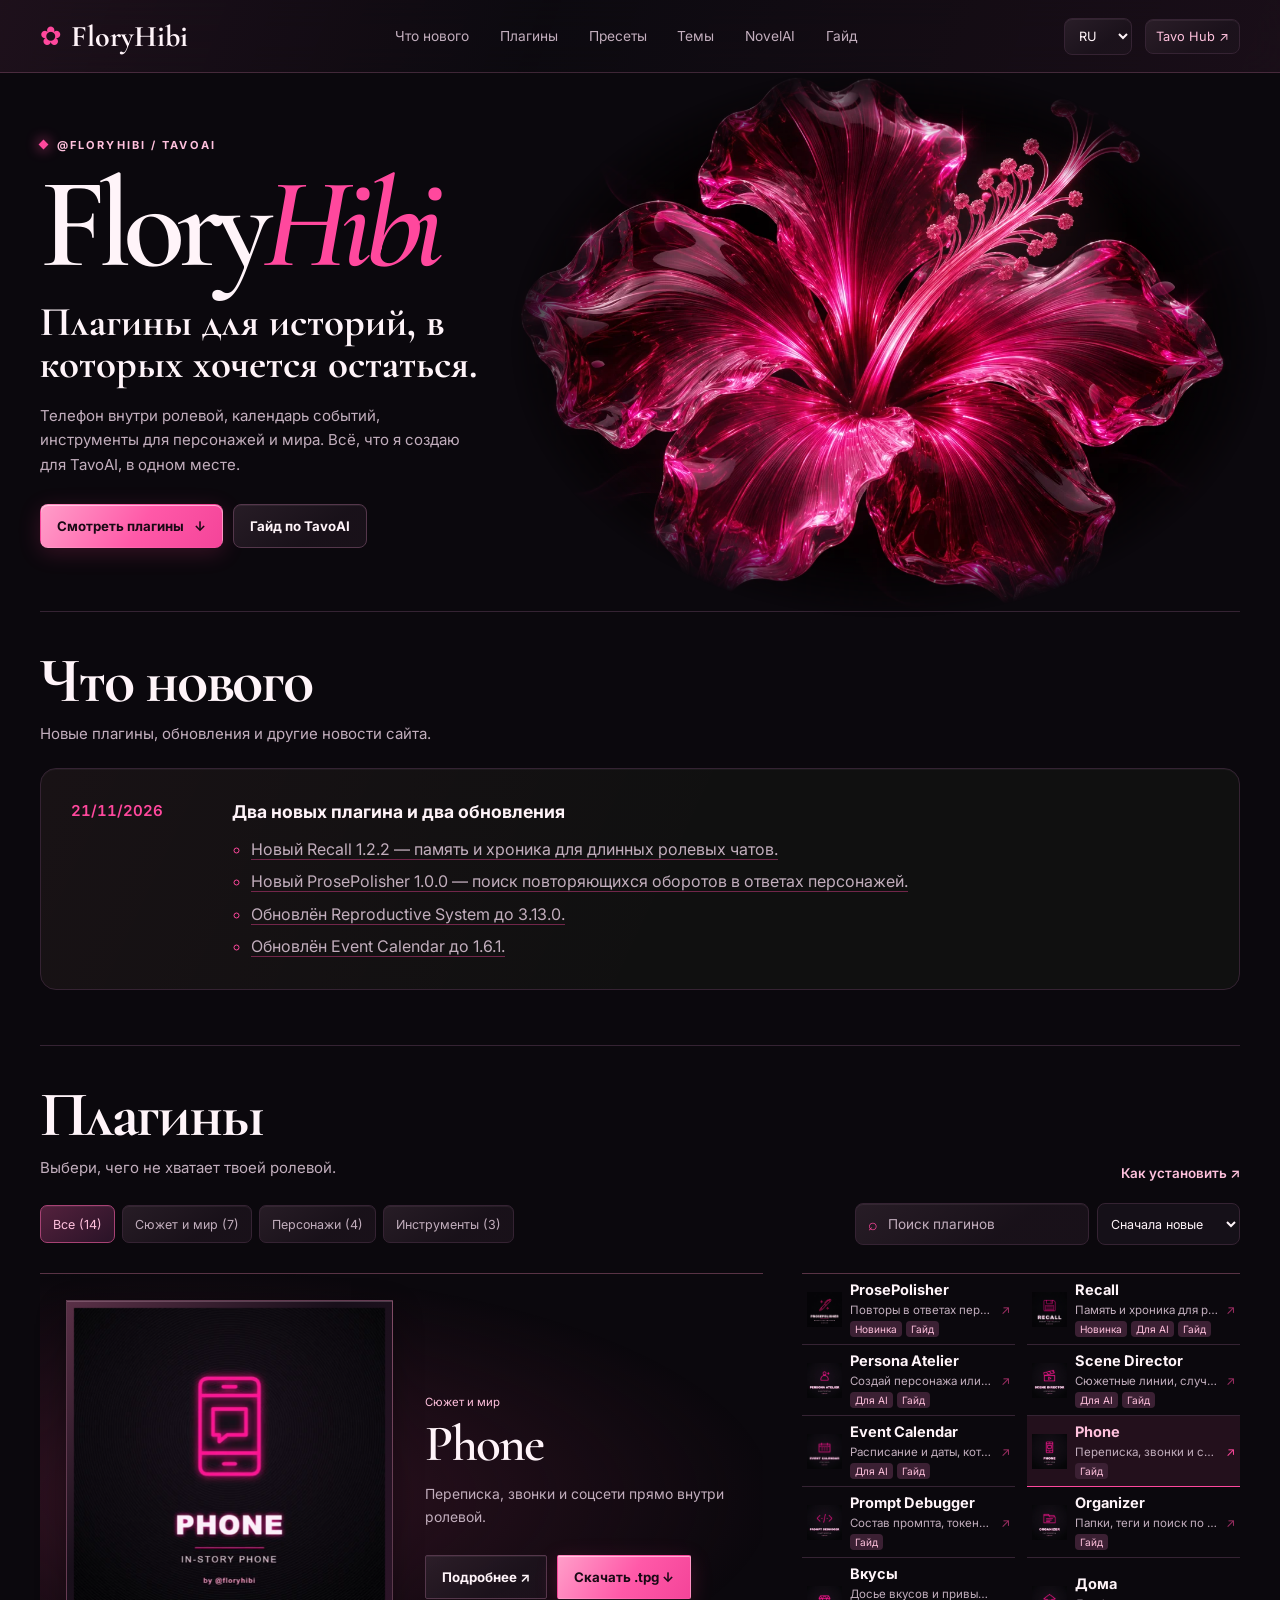
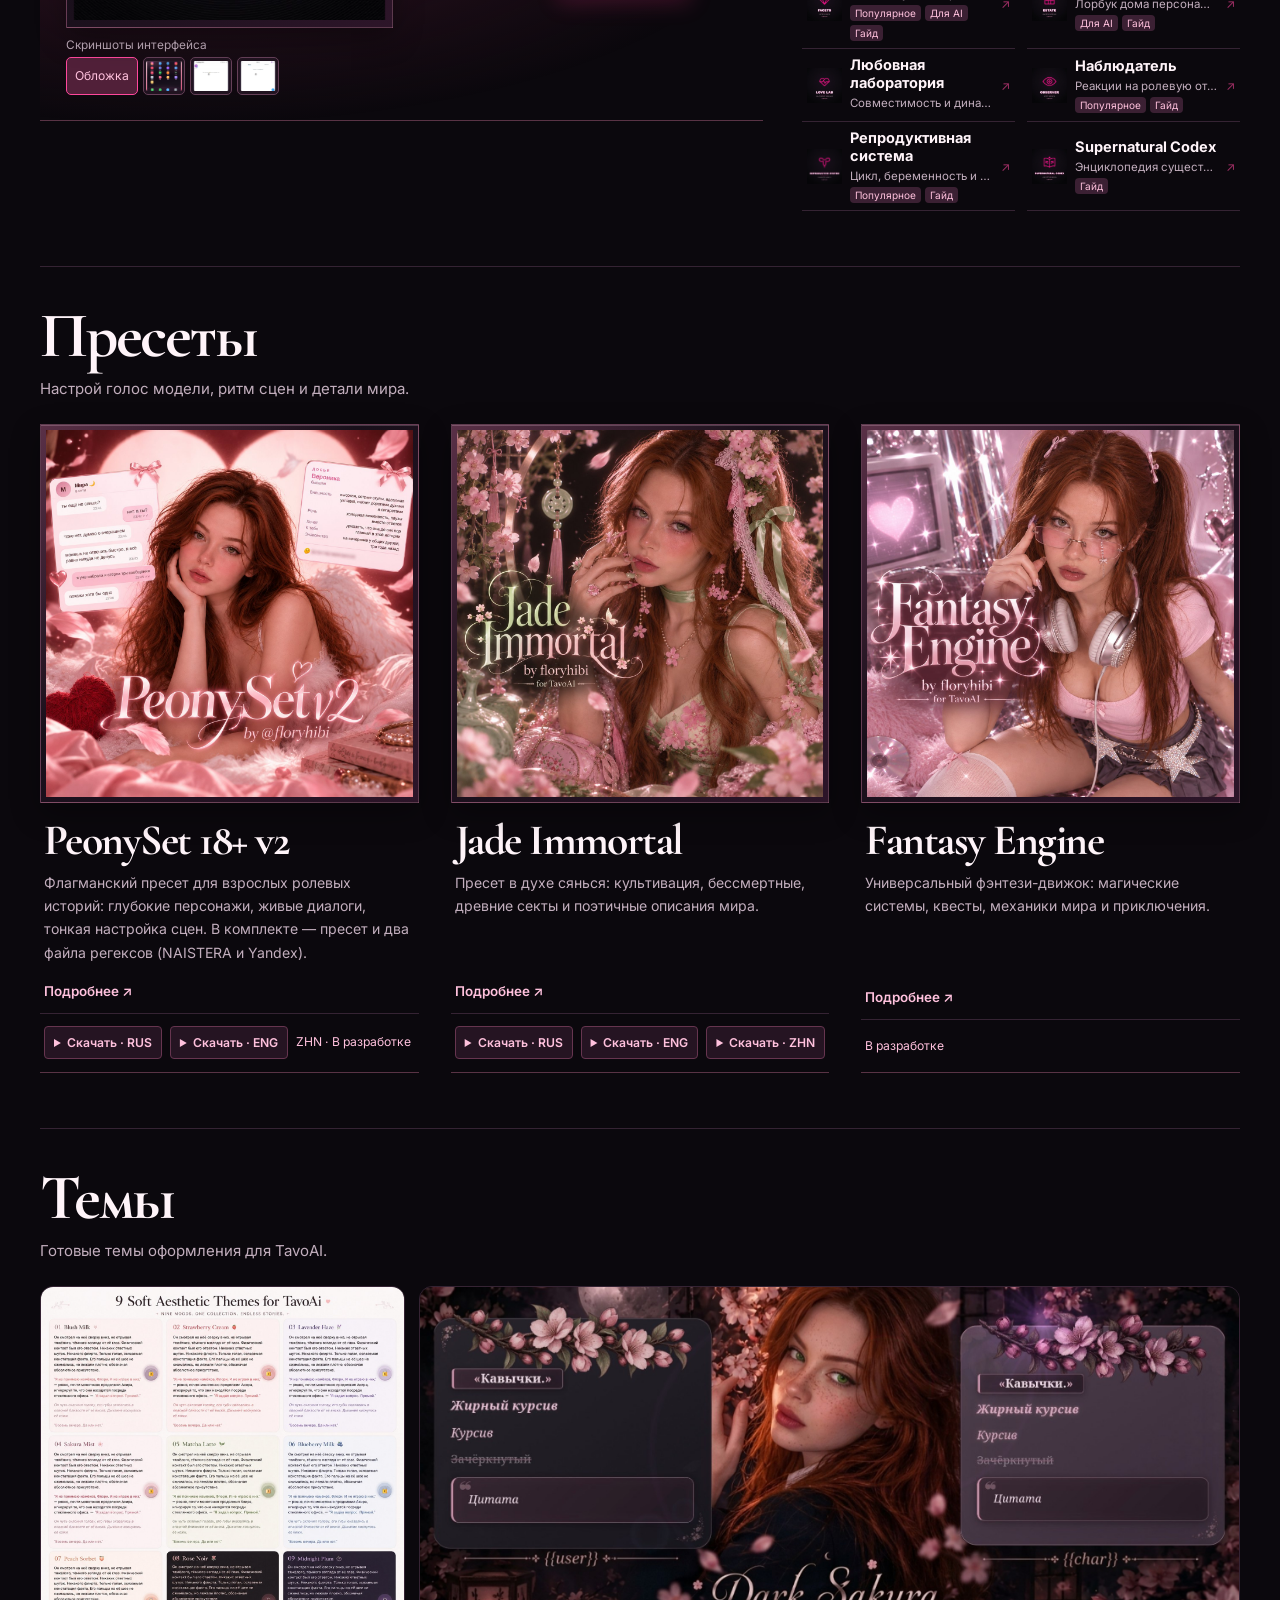
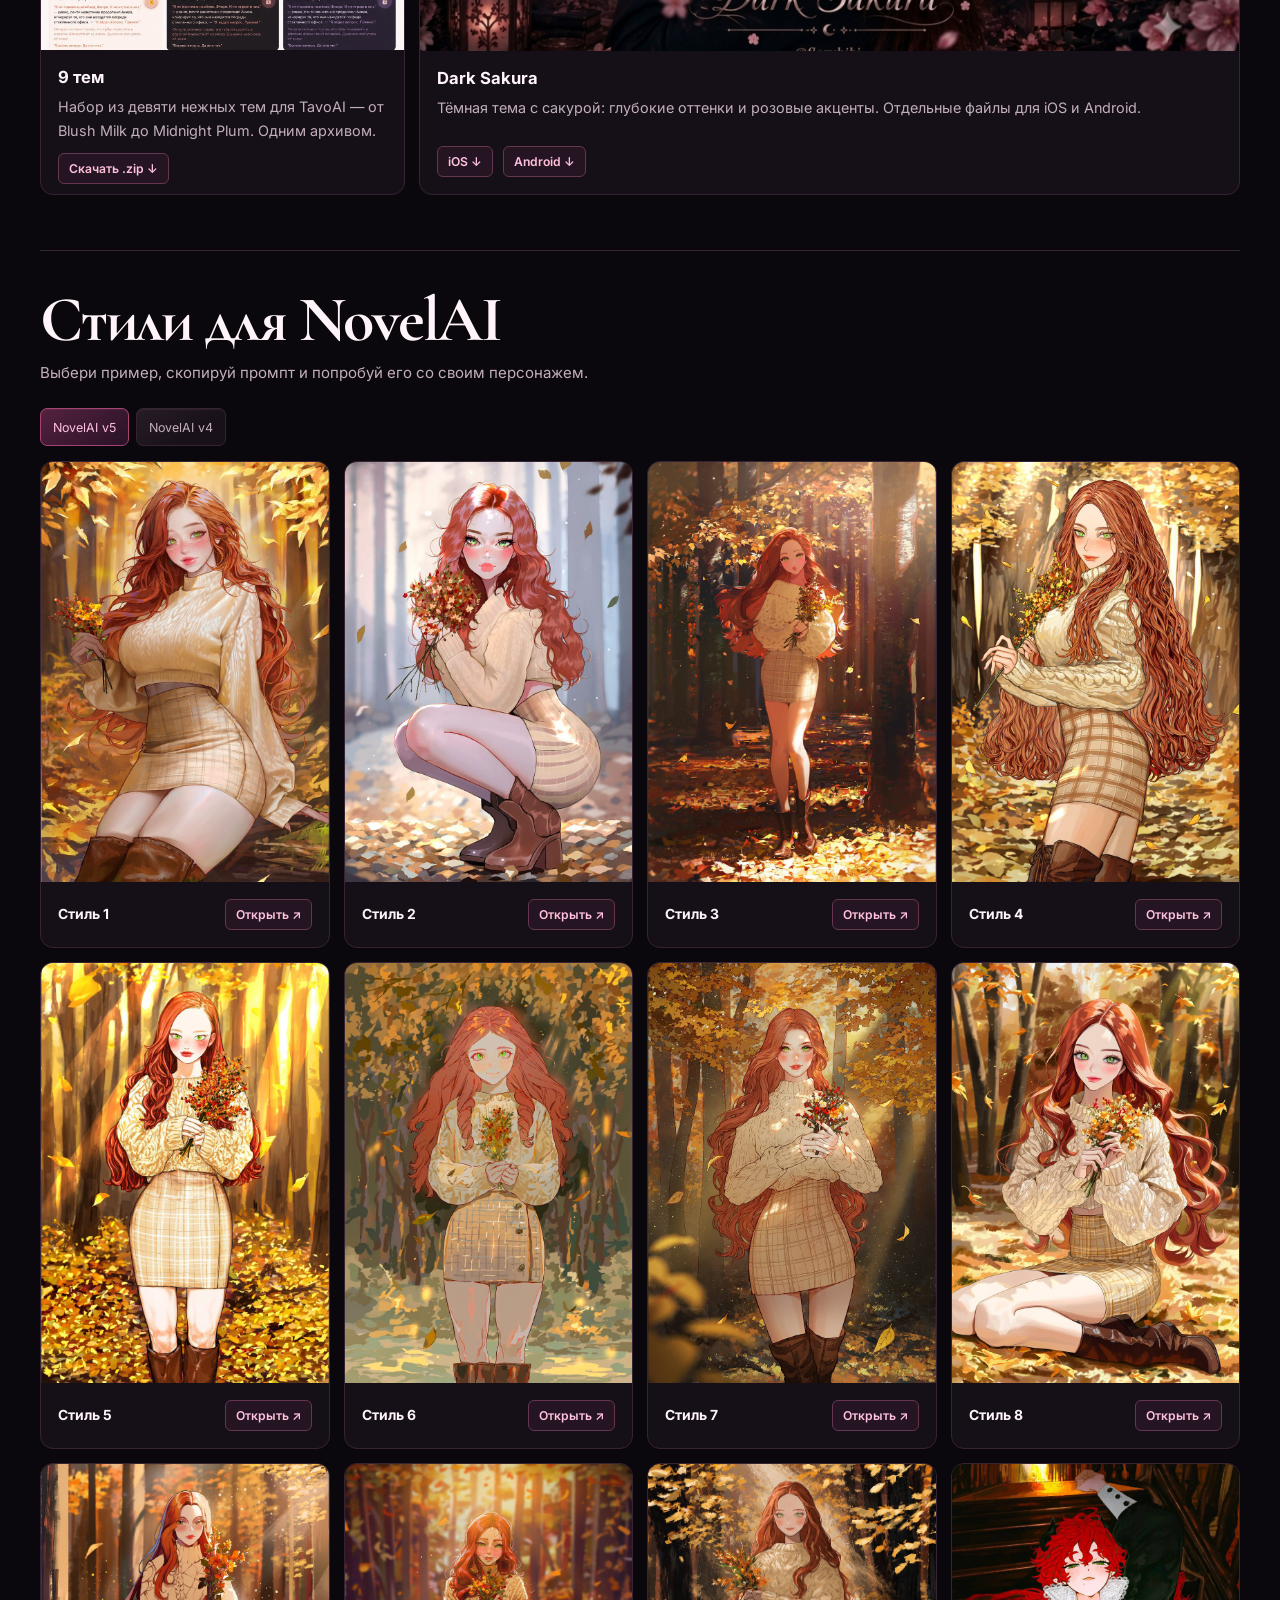
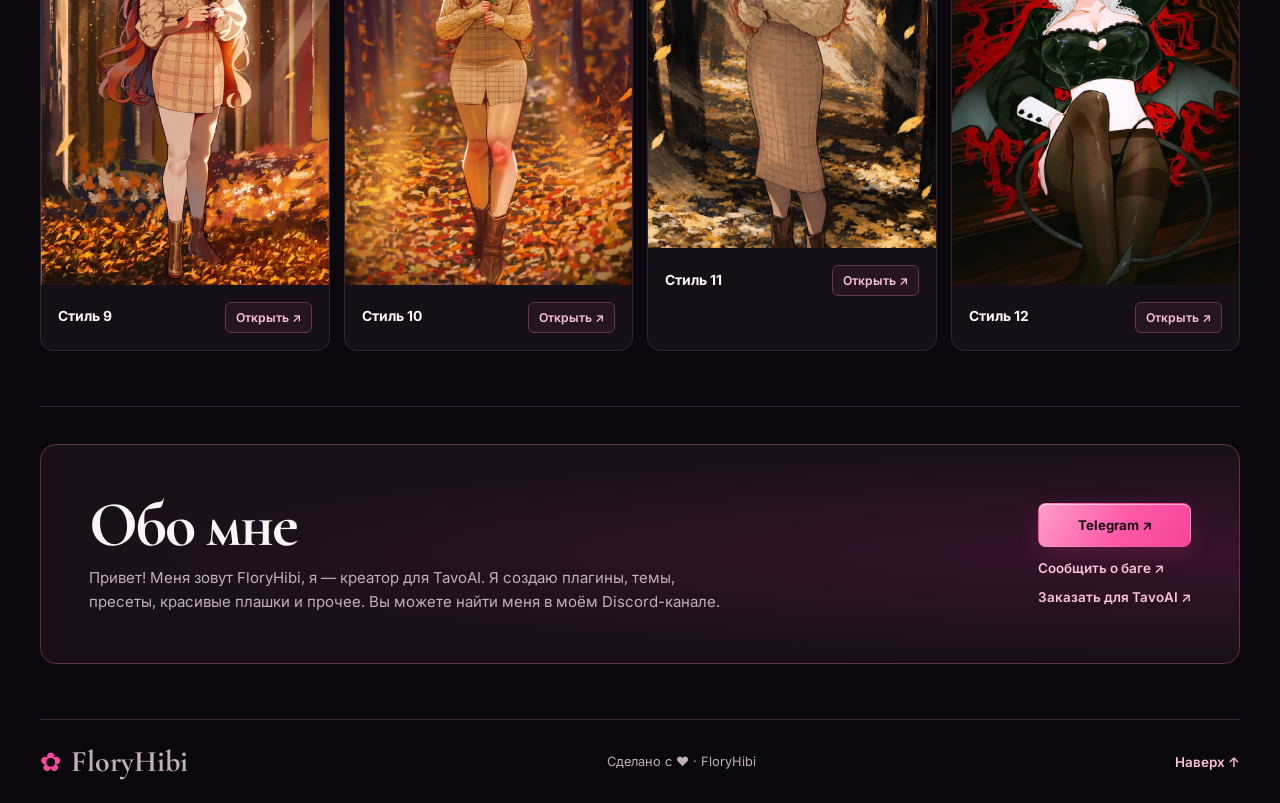
==== commit a94a69c6: "Publish November 21 plugin updates and dated site news Add Recall 1.2.2 and ProsePolisher 1.0.0, upd" ====
--- a/index.html
+++ b/index.html
@@ -12,6 +12,7 @@
 <script defer src="catalog-data.js"></script>
 <script defer src="style-index.js"></script>
 <script defer src="preview-images.js"></script>
+<script defer src="news-data.js"></script>
 <script defer src="flory.js"></script>
 </head>
 <body>
@@ -19,7 +20,7 @@
 <header class="site-header">
   <div class="wrap header-inner">
     <a href="#top" class="brand"><span class="brand-mark" aria-hidden="true">✿</span> FloryHibi</a>
-    <nav class="main-nav" aria-label="FloryHibi"><a href="#plugins" data-text="plTitle">Плагины</a><a href="#presets" data-text="pTitle">Пресеты</a><a href="#themes" data-text="thTitle">Темы</a><a href="#styles">NovelAI</a><a href="guide.html" data-ui="guide">Гайд</a></nav>
+    <nav class="main-nav" aria-label="FloryHibi"><a href="#news" data-ui="newsTitle">Что нового</a><a href="#plugins" data-text="plTitle">Плагины</a><a href="#presets" data-text="pTitle">Пресеты</a><a href="#themes" data-text="thTitle">Темы</a><a href="#styles">NovelAI</a><a href="guide.html" data-ui="guide">Гайд</a></nav>
     <div class="header-actions">
       <label><span class="sr-only" data-ui="language">Язык</span><select id="language"><option value="ru">RU</option><option value="en">EN</option><option value="zh">中文</option></select></label>
       <a class="header-hub" href="https://hub.tavoai.dev/creators/HQ4G1?scene=plugin">Tavo Hub ↗</a>
@@ -36,6 +37,11 @@
       <p class="hero-description" data-ui="intro">Телефон внутри ролевой, календарь событий, инструменты для персонажей и мира. Всё, что я создаю для TavoAI, в одном месте.</p>
       <div class="actions"><a class="button primary" href="#plugins"><span data-ui="browse">Смотреть плагины</span> <span aria-hidden="true">↓</span></a><a class="button secondary" href="guide.html" data-ui="start">Гайд по TavoAI</a></div>
     </div>
+  </section>
+  <section class="section wrap" id="news" aria-labelledby="news-title">
+    <div class="section-head"><div><h2 id="news-title" data-ui="newsTitle">Что нового</h2><p data-ui="newsLead">Новые плагины, обновления и другие новости сайта.</p></div></div>
+    <ol class="news-list" id="news-list"></ol>
+    <noscript><p>21/11/2026 — Добавлены Recall 1.2.2 и ProsePolisher 1.0.0. Обновлены Reproductive System до 3.13.0 и Event Calendar до 1.6.1.</p></noscript>
   </section>
   <section class="section wrap" id="plugins">
     <div class="section-head"><div><h2 data-text="plTitle">Плагины</h2><p data-ui="pluginLead">Выбери, чего не хватает твоей ролевой.</p></div><a class="text-link" href="guide.html#plugins"><span data-ui="install">Как установить</span> ↗</a></div>
--- a/flory.css
+++ b/flory.css
@@ -488,3 +488,21 @@
   .plugin-choice img { width: 28px; height: 28px; }
   .choice-arrow { display: none; }
 }
+
+.news-list { display: grid; gap: 12px; list-style: none; padding: 0; margin: 0; }
+.news-entry {
+  display: grid; grid-template-columns: 135px minmax(0, 1fr); gap: 26px;
+  padding: clamp(20px, 3vw, 30px); border: 1px solid var(--line); border-radius: 16px;
+  background: linear-gradient(115deg, #ff489d09, transparent 55%), #101010;
+  box-shadow: inset 0 1px 0 #ffffff0a;
+}
+.news-entry time { color: var(--pink); font-size: .94rem; font-weight: 600; font-variant-numeric: tabular-nums; line-height: 1.6; }
+.news-entry h3 { color: var(--ink); font-size: 1.1rem; line-height: 1.5; overflow-wrap: anywhere; }
+.news-entry ul { margin: 10px 0 0; padding-left: 19px; color: var(--muted); font-size: 1rem; line-height: 1.65; }
+.news-entry ul li + li { margin-top: 6px; }
+.news-entry li::marker { color: var(--pink); }
+@media (max-width: 1000px) and (min-width: 781px) { .main-nav { gap: 12px; } .header-inner { gap: 14px; } }
+@media (max-width: 575px) { .news-entry { grid-template-columns: minmax(0, 1fr); gap: 8px; } }
+
+.news-entry a { text-decoration: underline; text-decoration-color: #ff489d66; text-underline-offset: 4px; }
+.news-entry a:hover { color: var(--pale); text-decoration-color: var(--pink); }
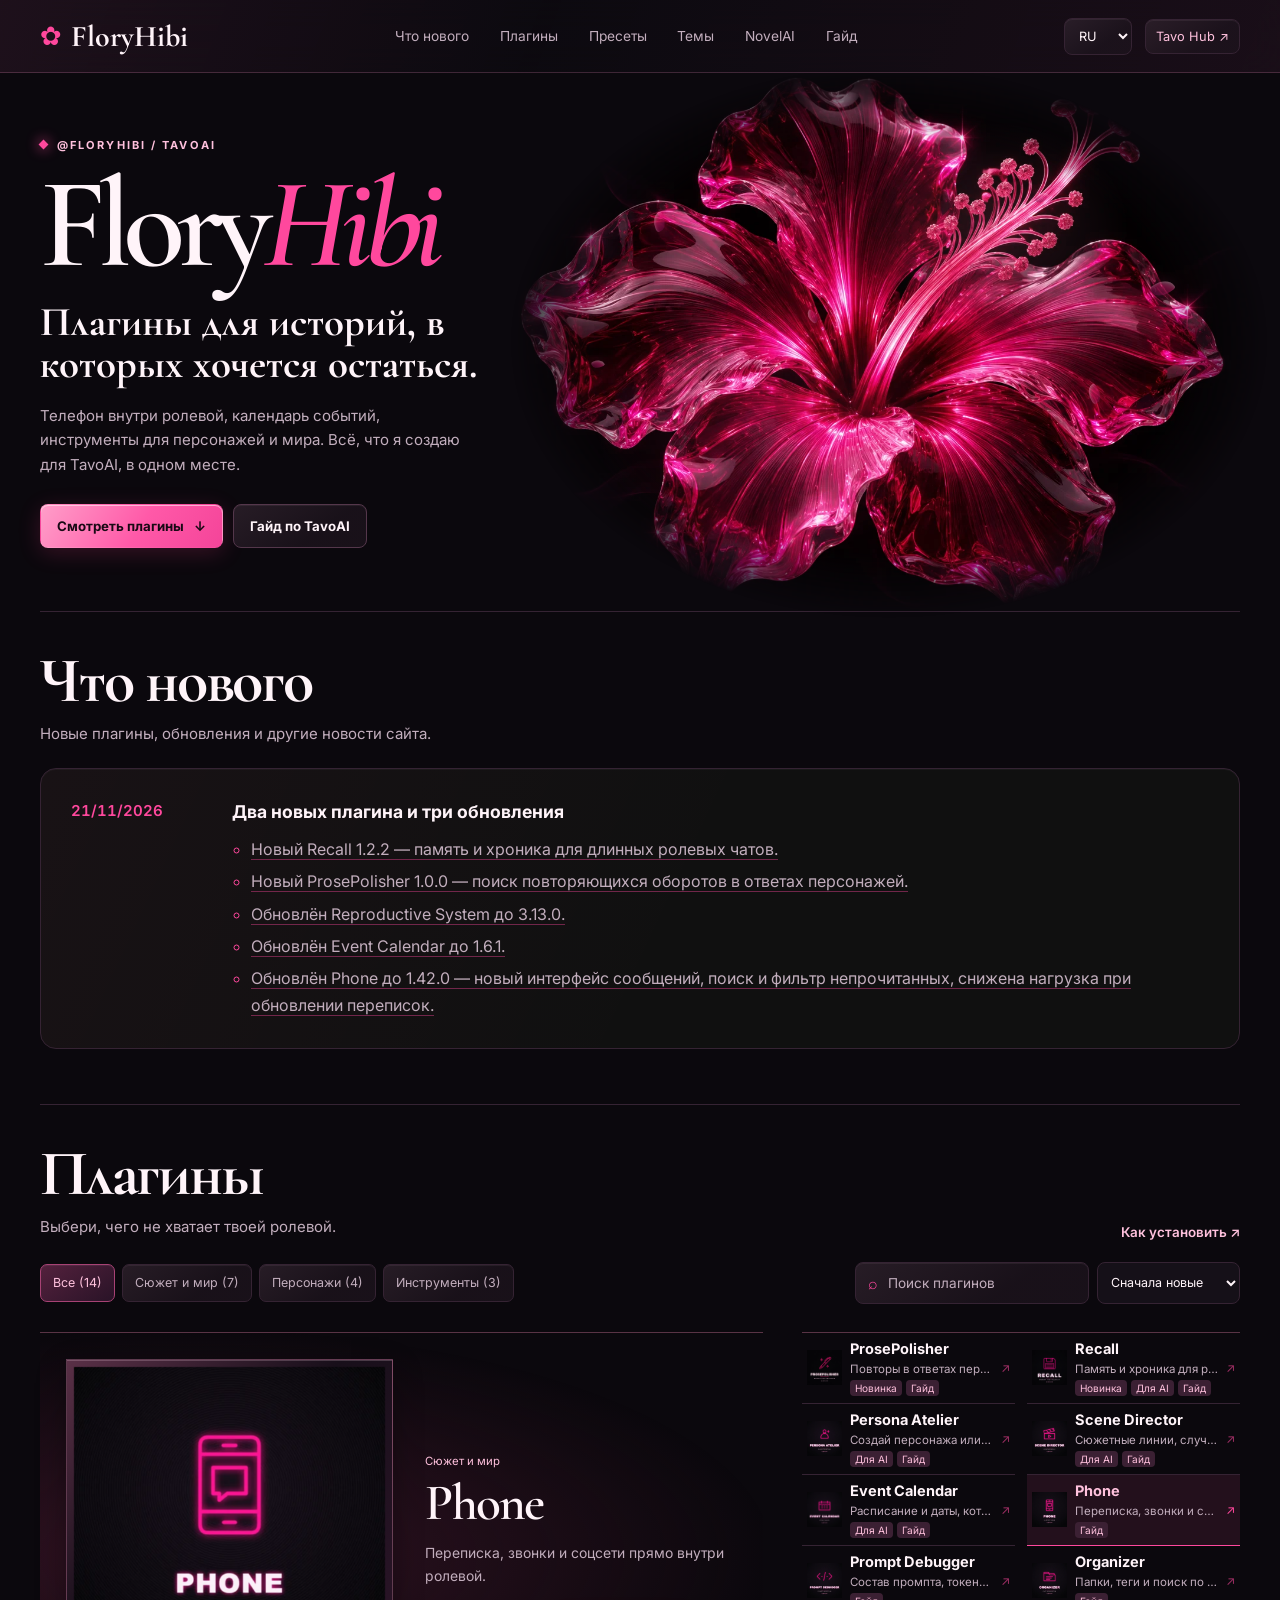
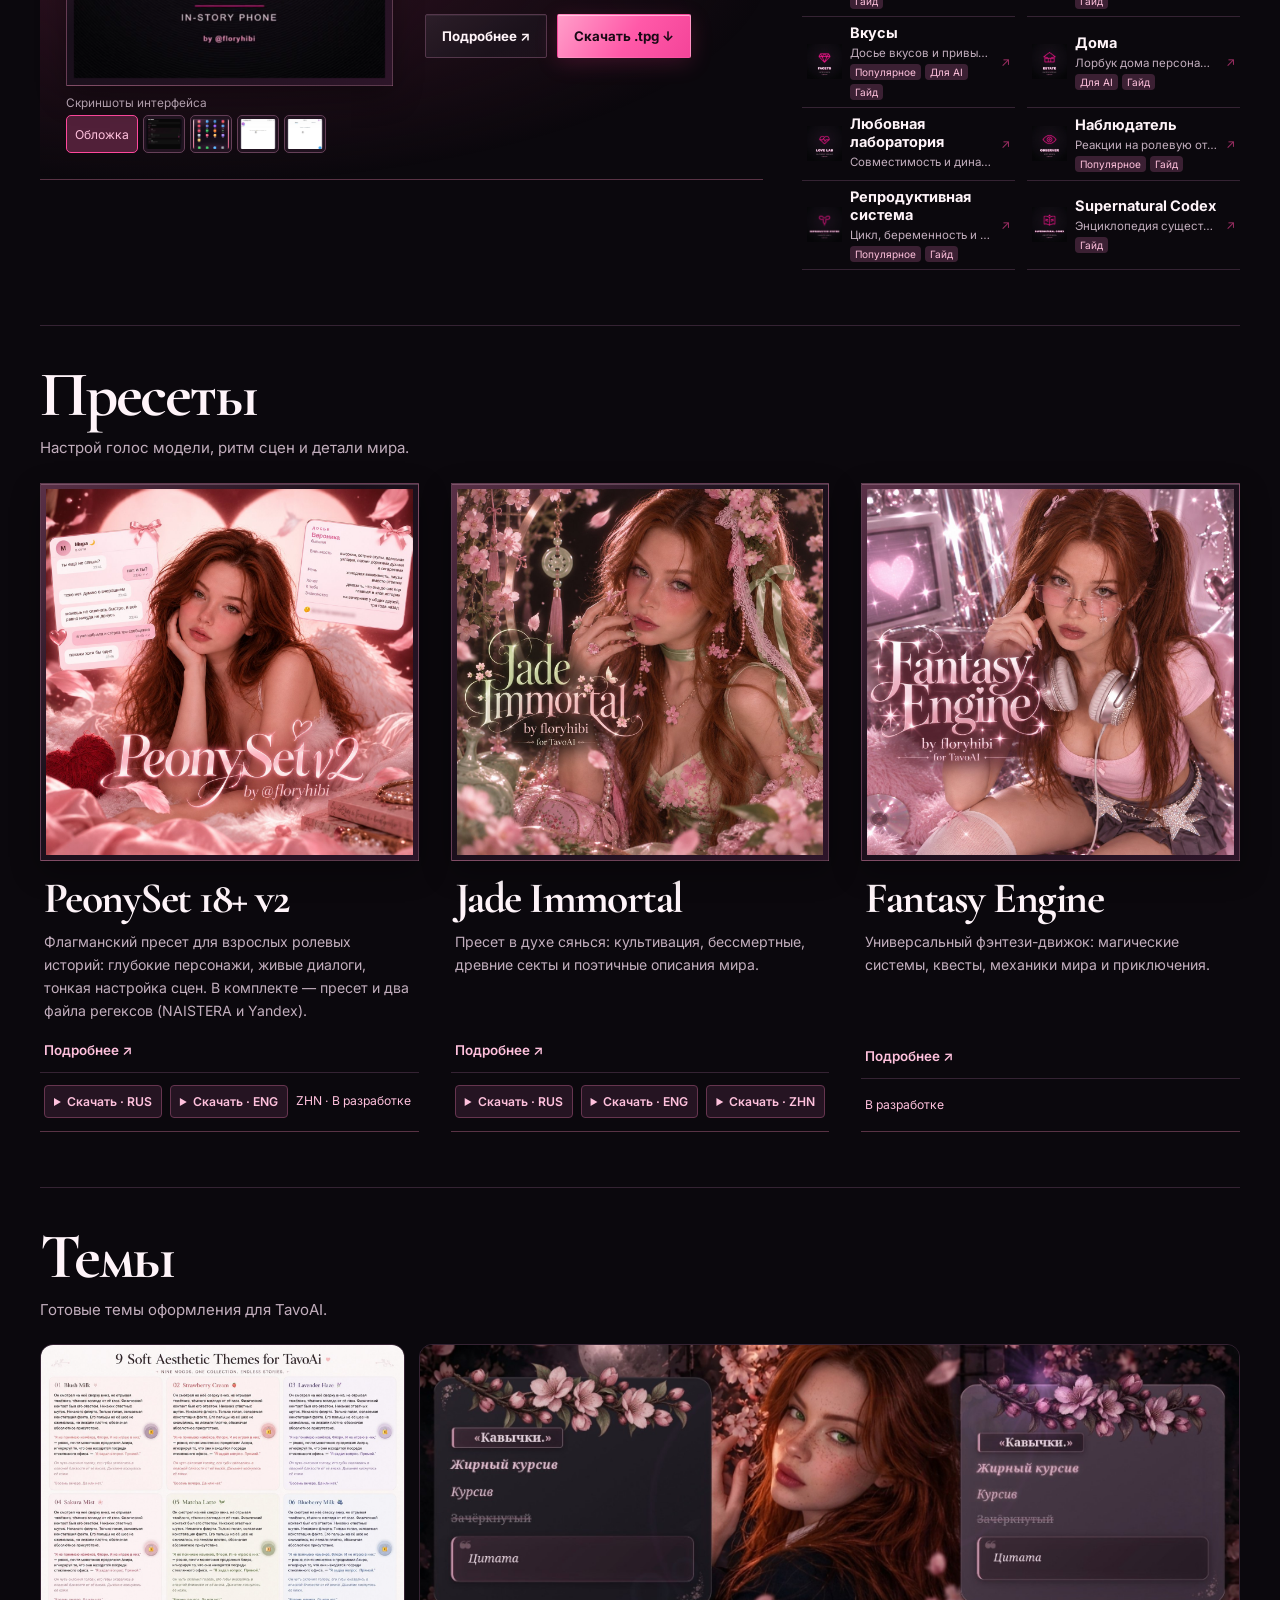
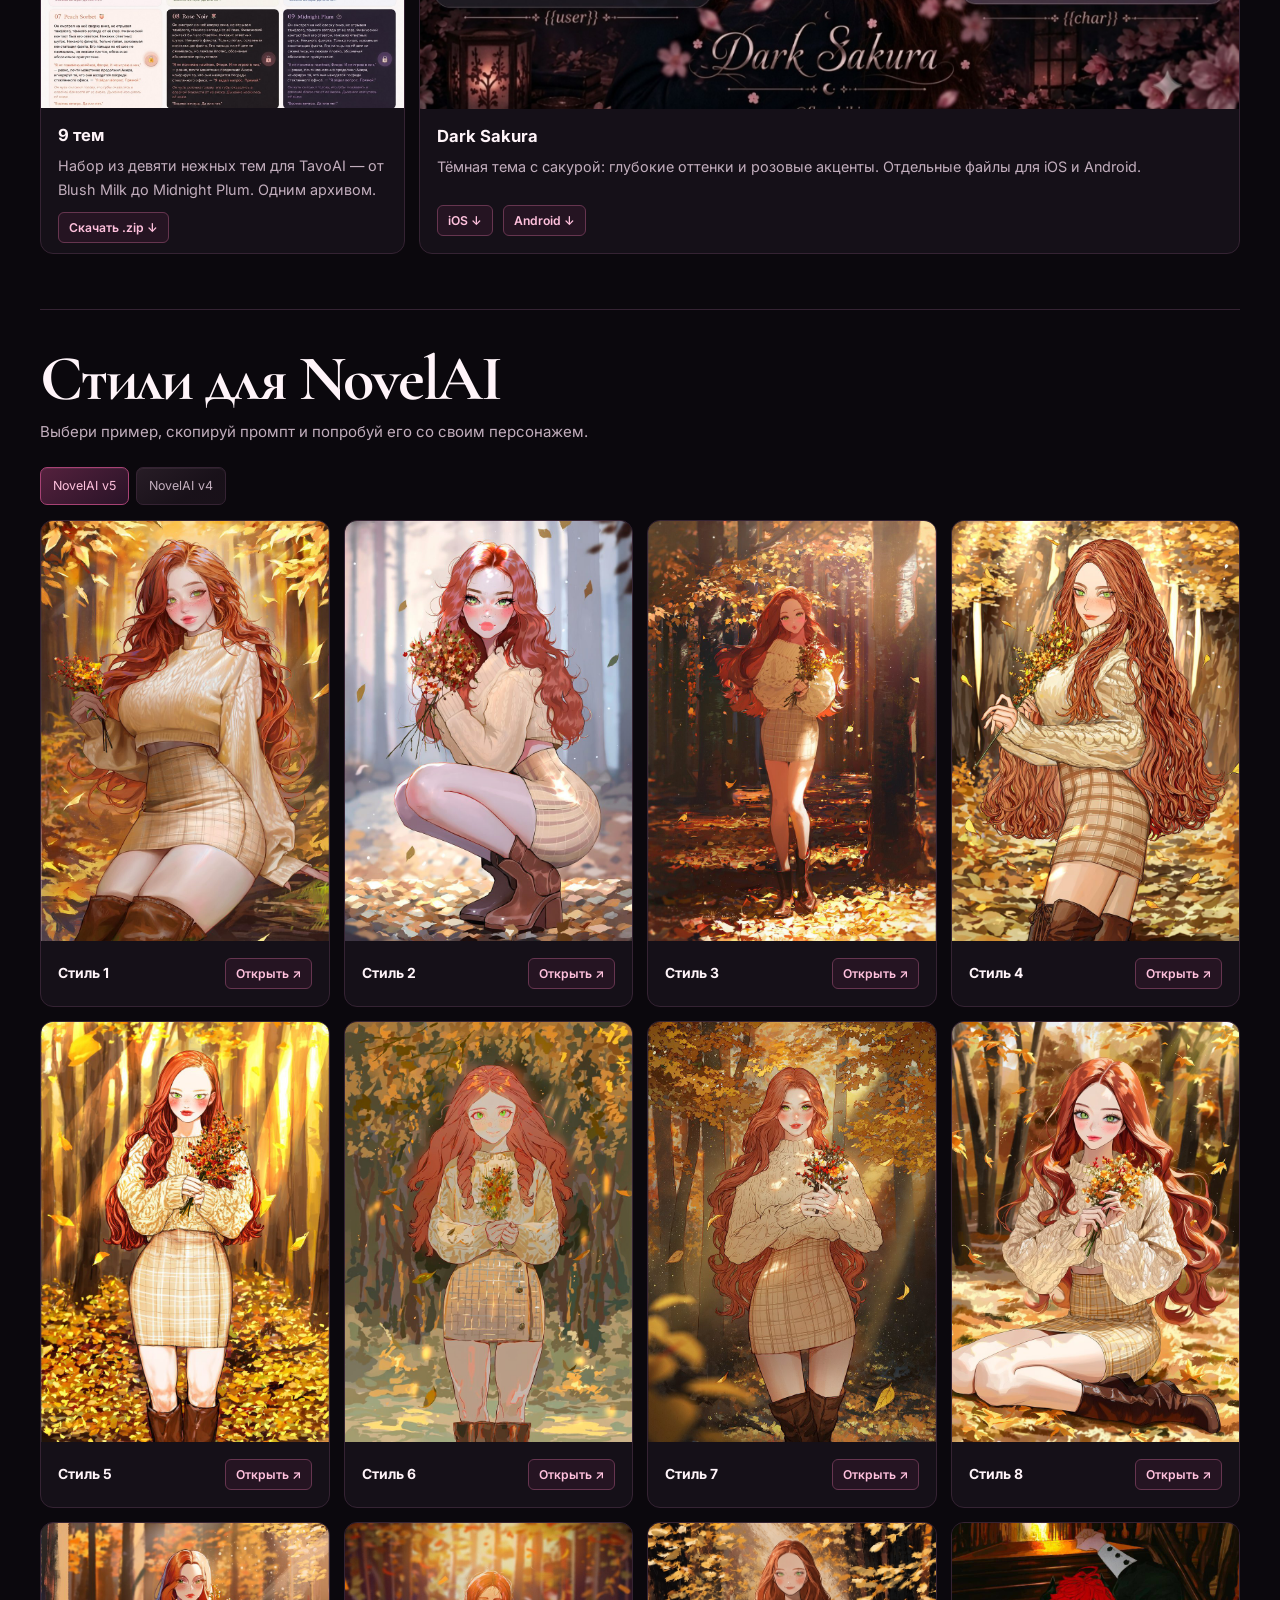
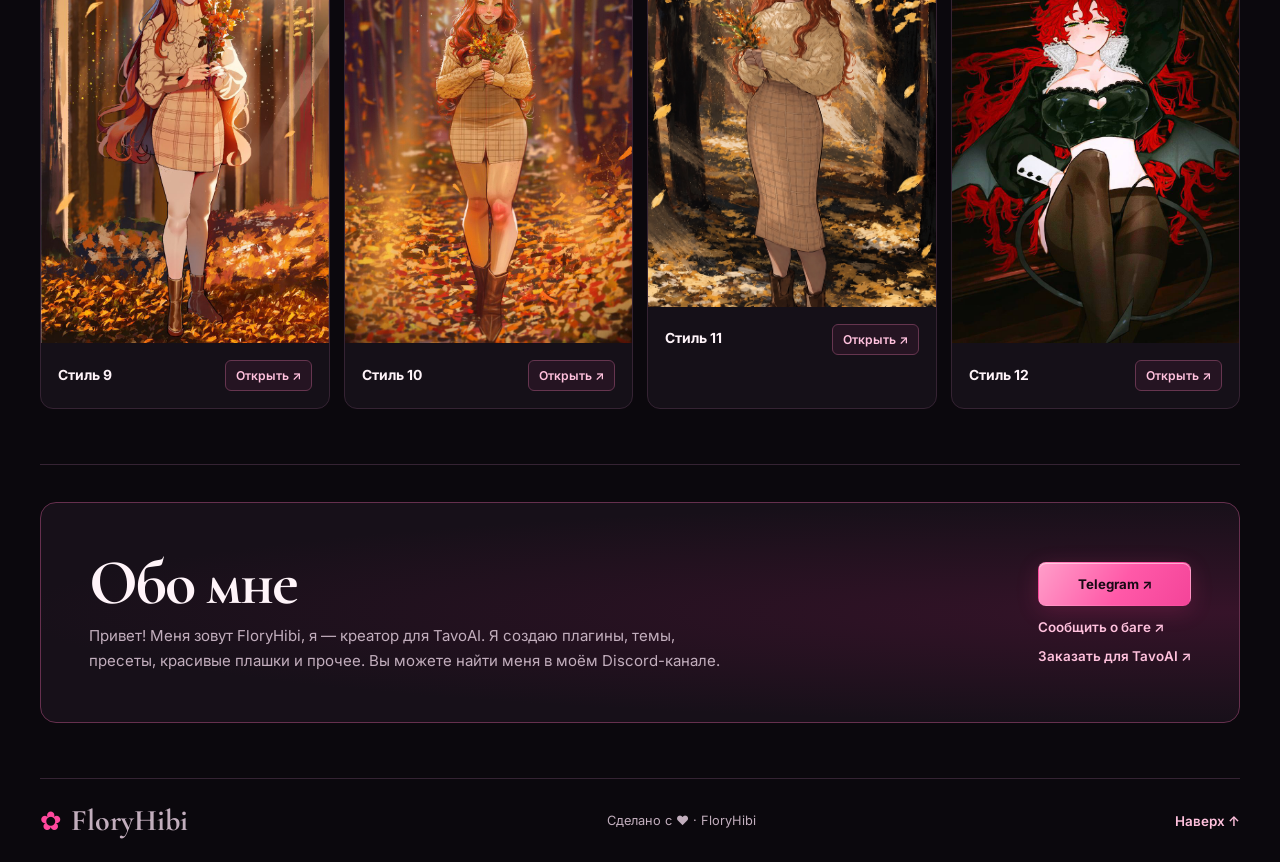
==== commit 43722af3: "Publish Phone 1.42.0 with messenger previews and release news Replace the downloadable Phone package" ====
--- a/index.html
+++ b/index.html
@@ -2,18 +2,19 @@
 <html lang="ru">
 <head>
 <meta charset="utf-8">
+<meta name="site-release" content="20261121-3">
 <meta name="viewport" content="width=device-width, initial-scale=1">
 <meta name="theme-color" content="#0b080d">
 <meta name="description" content="Плагины, пресеты и темы FloryHibi для TavoAI, а также галерея стилей NovelAI.">
 <title>FloryHibi — плагины для TavoAI</title>
 <link rel="canonical" href="https://floryhibi.ru/">
 <link rel="icon" href="assets/mark.png">
-<link rel="stylesheet" href="flory.css">
-<script defer src="catalog-data.js"></script>
-<script defer src="style-index.js"></script>
-<script defer src="preview-images.js"></script>
-<script defer src="news-data.js"></script>
-<script defer src="flory.js"></script>
+<link rel="stylesheet" href="flory.css?v=20261121-3">
+<script defer src="catalog-data.js?v=20261121-3"></script>
+<script defer src="style-index.js?v=20261121-3"></script>
+<script defer src="preview-images.js?v=20261121-3"></script>
+<script defer src="news-data.js?v=20261121-3"></script>
+<script defer src="flory.js?v=20261121-3"></script>
 </head>
 <body>
 <a class="skip" href="#plugins" data-ui="skip">К каталогу</a>
@@ -41,7 +42,7 @@
   <section class="section wrap" id="news" aria-labelledby="news-title">
     <div class="section-head"><div><h2 id="news-title" data-ui="newsTitle">Что нового</h2><p data-ui="newsLead">Новые плагины, обновления и другие новости сайта.</p></div></div>
     <ol class="news-list" id="news-list"></ol>
-    <noscript><p>21/11/2026 — Добавлены Recall 1.2.2 и ProsePolisher 1.0.0. Обновлены Reproductive System до 3.13.0 и Event Calendar до 1.6.1.</p></noscript>
+    <noscript><p>21/11/2026 — Добавлены Recall 1.2.2 и ProsePolisher 1.0.0. Обновлены Reproductive System до 3.13.0 и Event Calendar до 1.6.1, Phone до 1.42.0.</p></noscript>
   </section>
   <section class="section wrap" id="plugins">
     <div class="section-head"><div><h2 data-text="plTitle">Плагины</h2><p data-ui="pluginLead">Выбери, чего не хватает твоей ролевой.</p></div><a class="text-link" href="guide.html#plugins"><span data-ui="install">Как установить</span> ↗</a></div>
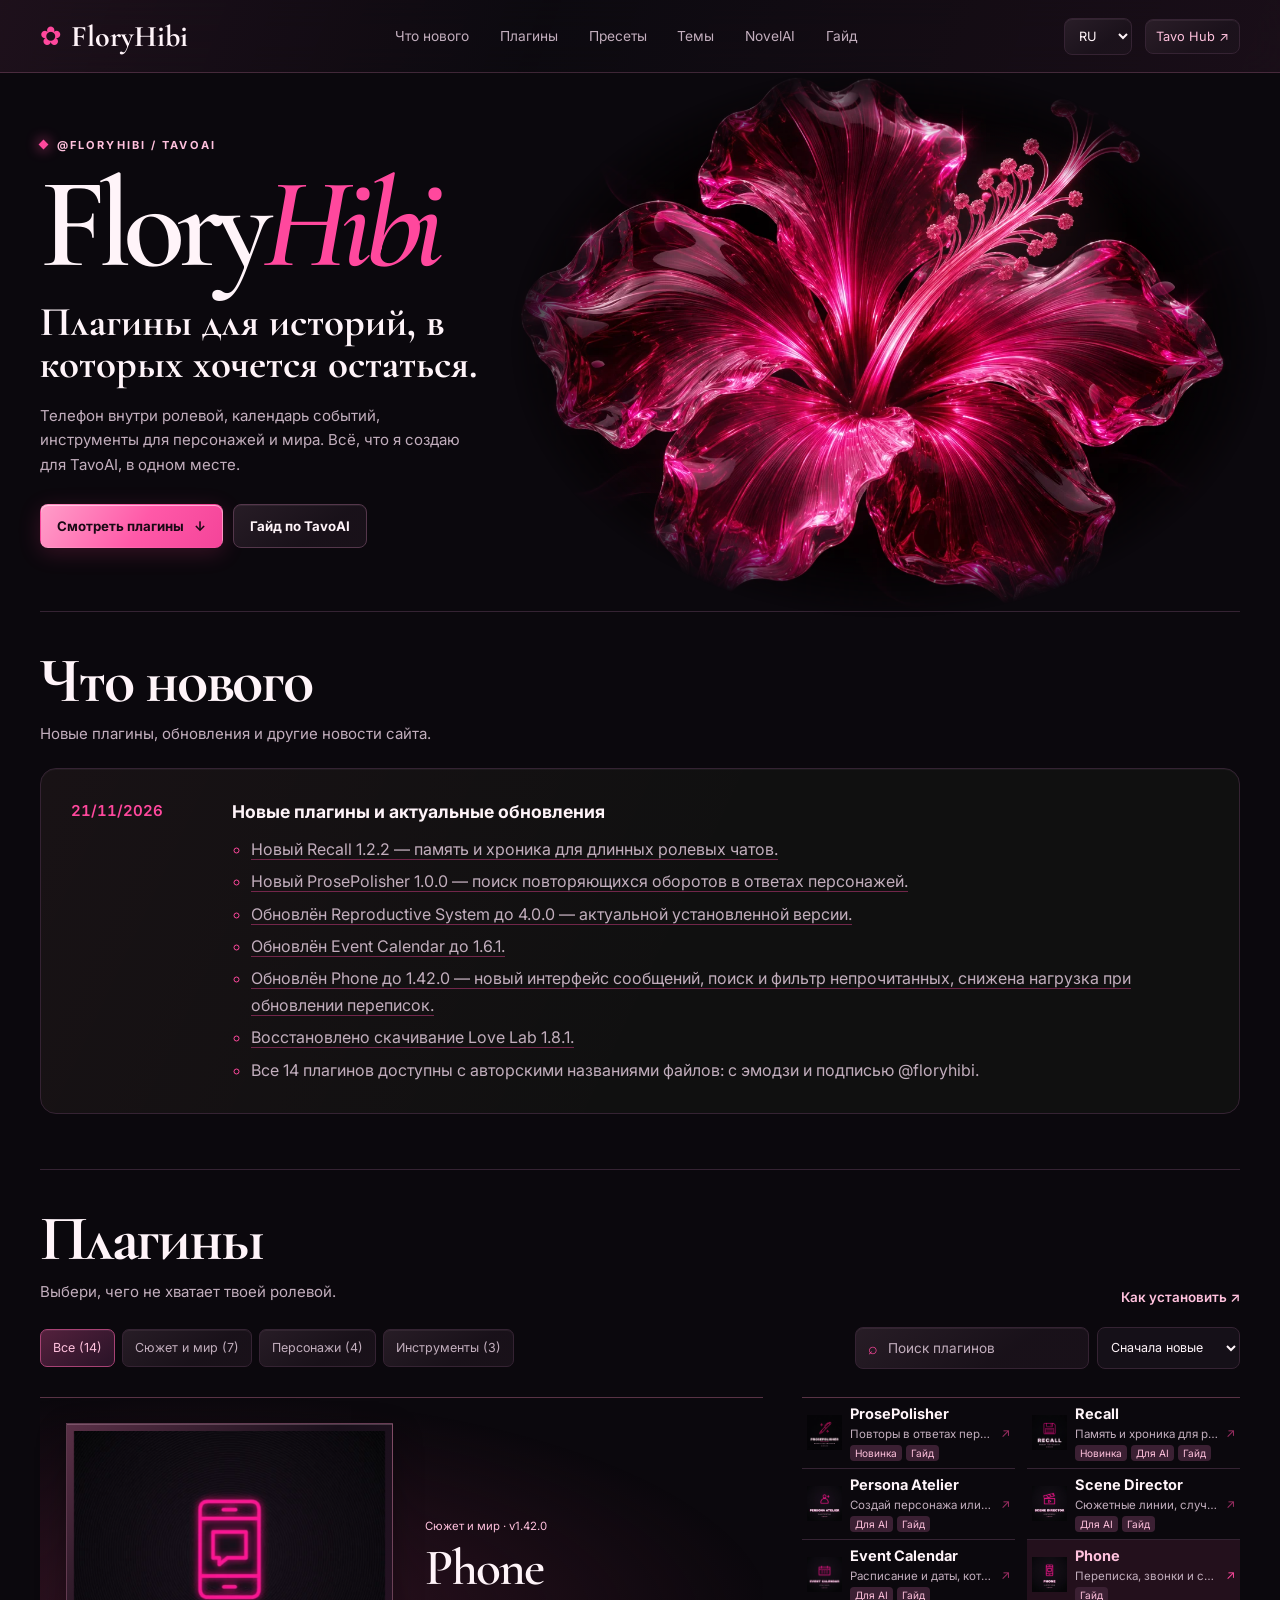
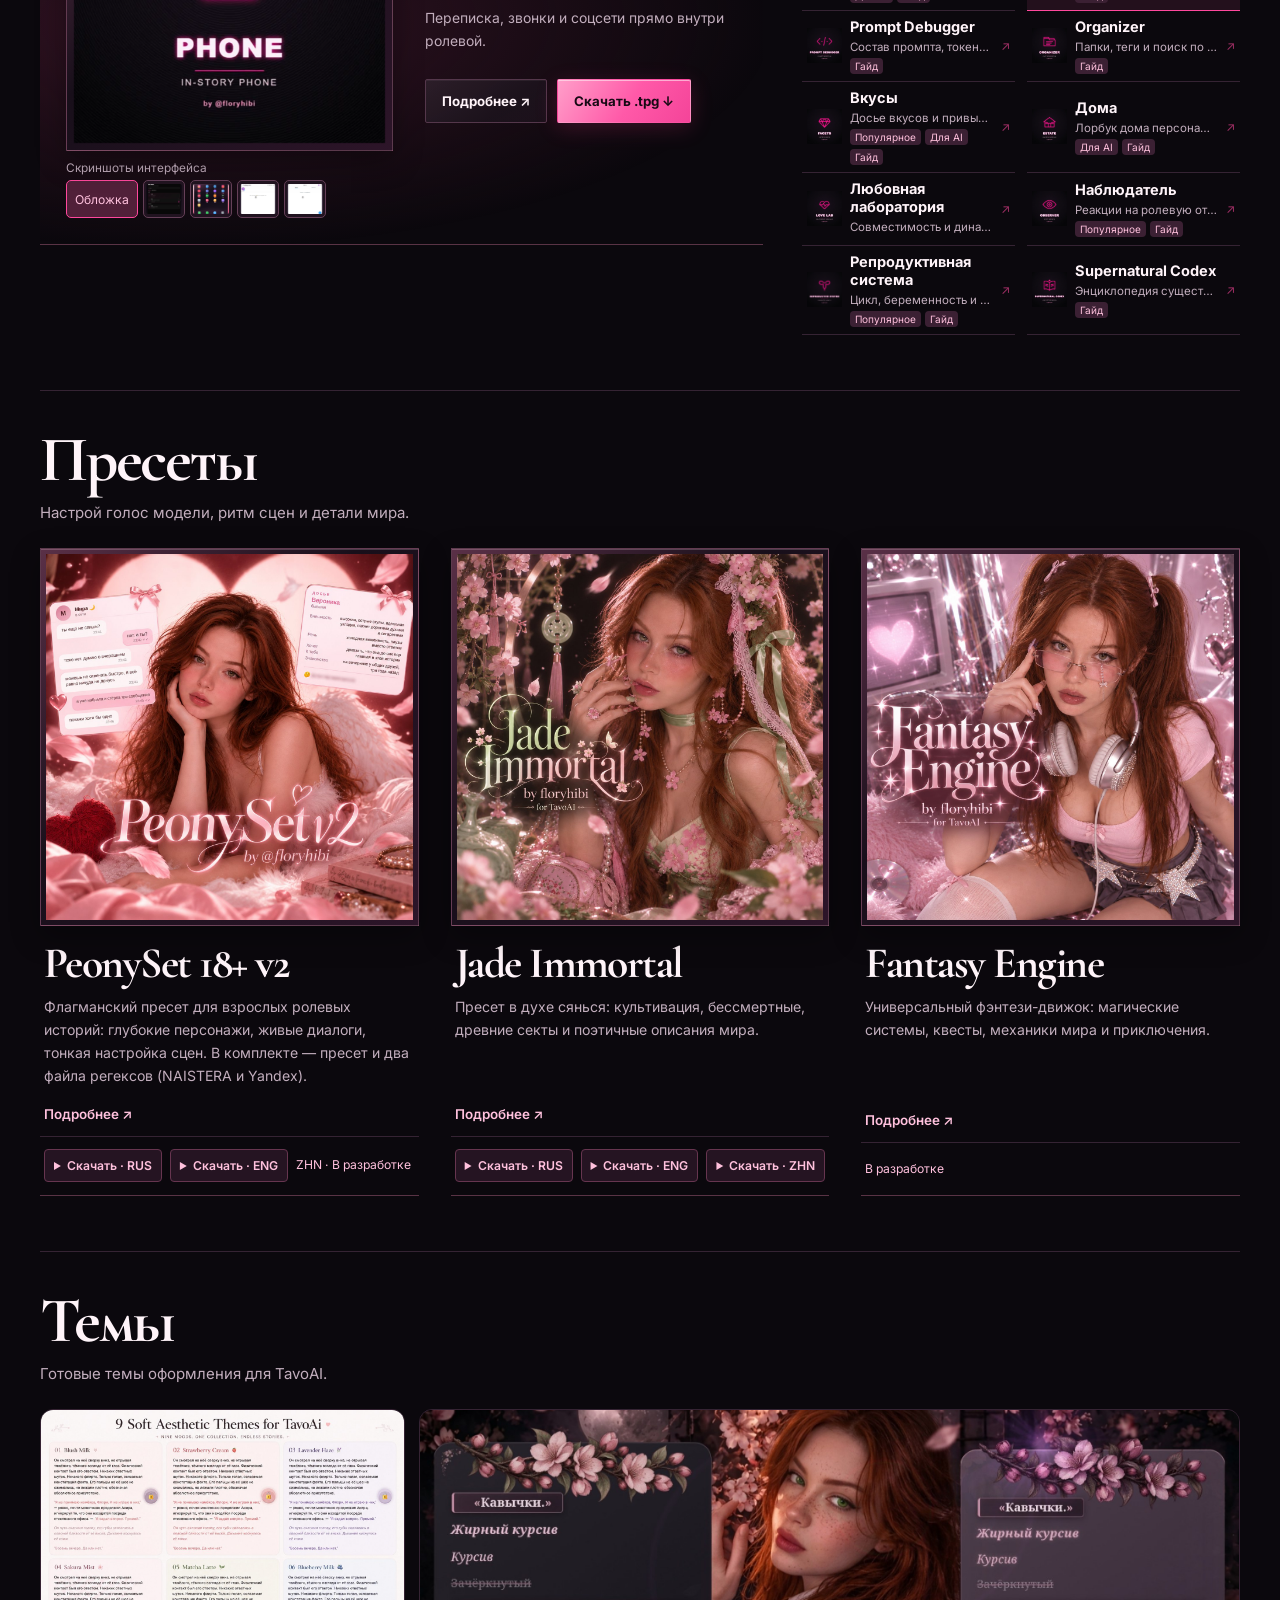
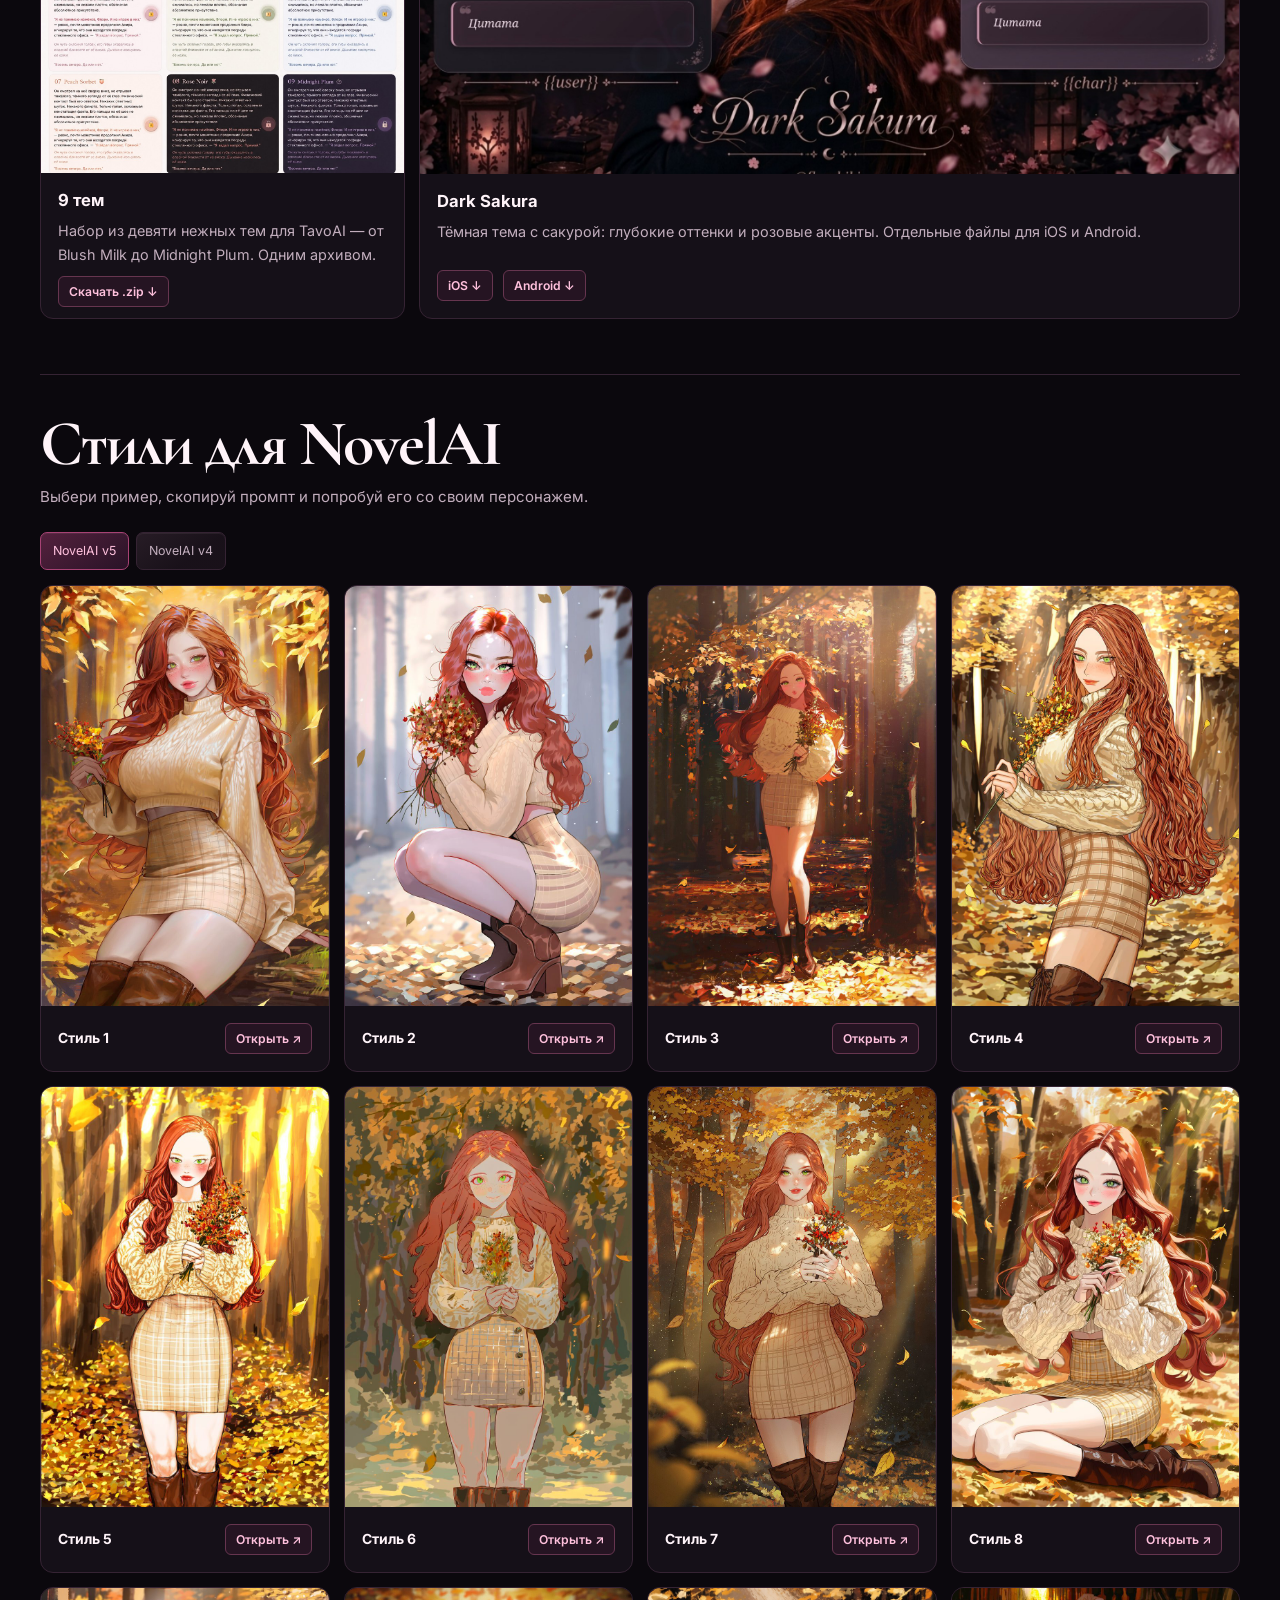
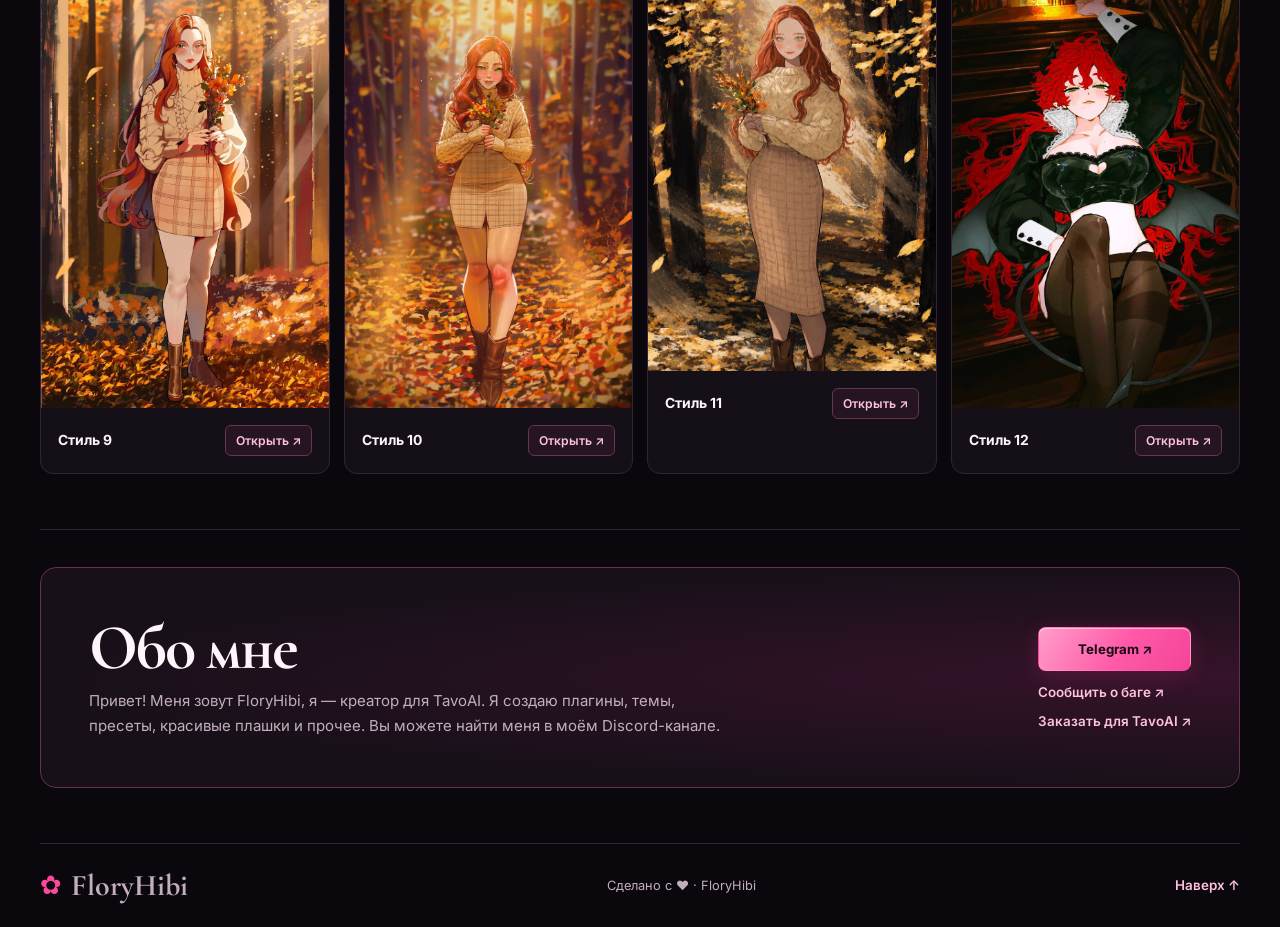
==== commit 7f3bec8e: "Publish current plugins with original author filenames and working downloads" ====
--- a/index.html
+++ b/index.html
@@ -2,19 +2,19 @@
 <html lang="ru">
 <head>
 <meta charset="utf-8">
-<meta name="site-release" content="20261121-3">
+<meta name="site-release" content="20261121-4">
 <meta name="viewport" content="width=device-width, initial-scale=1">
 <meta name="theme-color" content="#0b080d">
 <meta name="description" content="Плагины, пресеты и темы FloryHibi для TavoAI, а также галерея стилей NovelAI.">
 <title>FloryHibi — плагины для TavoAI</title>
 <link rel="canonical" href="https://floryhibi.ru/">
 <link rel="icon" href="assets/mark.png">
-<link rel="stylesheet" href="flory.css?v=20261121-3">
-<script defer src="catalog-data.js?v=20261121-3"></script>
-<script defer src="style-index.js?v=20261121-3"></script>
-<script defer src="preview-images.js?v=20261121-3"></script>
-<script defer src="news-data.js?v=20261121-3"></script>
-<script defer src="flory.js?v=20261121-3"></script>
+<link rel="stylesheet" href="flory.css?v=20261121-4">
+<script defer src="catalog-data.js?v=20261121-4"></script>
+<script defer src="style-index.js?v=20261121-4"></script>
+<script defer src="preview-images.js?v=20261121-4"></script>
+<script defer src="news-data.js?v=20261121-4"></script>
+<script defer src="flory.js?v=20261121-4"></script>
 </head>
 <body>
 <a class="skip" href="#plugins" data-ui="skip">К каталогу</a>
@@ -42,7 +42,7 @@
   <section class="section wrap" id="news" aria-labelledby="news-title">
     <div class="section-head"><div><h2 id="news-title" data-ui="newsTitle">Что нового</h2><p data-ui="newsLead">Новые плагины, обновления и другие новости сайта.</p></div></div>
     <ol class="news-list" id="news-list"></ol>
-    <noscript><p>21/11/2026 — Добавлены Recall 1.2.2 и ProsePolisher 1.0.0. Обновлены Reproductive System до 3.13.0 и Event Calendar до 1.6.1, Phone до 1.42.0.</p></noscript>
+    <noscript><p>21/11/2026 — Добавлены Recall 1.2.2 и ProsePolisher 1.0.0. Обновлены Reproductive System до 4.0.0 и Event Calendar до 1.6.1, Phone до 1.42.0. Восстановлено скачивание Love Lab 1.8.1. Все 14 плагинов скачиваются с авторскими названиями файлов.</p></noscript>
   </section>
   <section class="section wrap" id="plugins">
     <div class="section-head"><div><h2 data-text="plTitle">Плагины</h2><p data-ui="pluginLead">Выбери, чего не хватает твоей ролевой.</p></div><a class="text-link" href="guide.html#plugins"><span data-ui="install">Как установить</span> ↗</a></div>
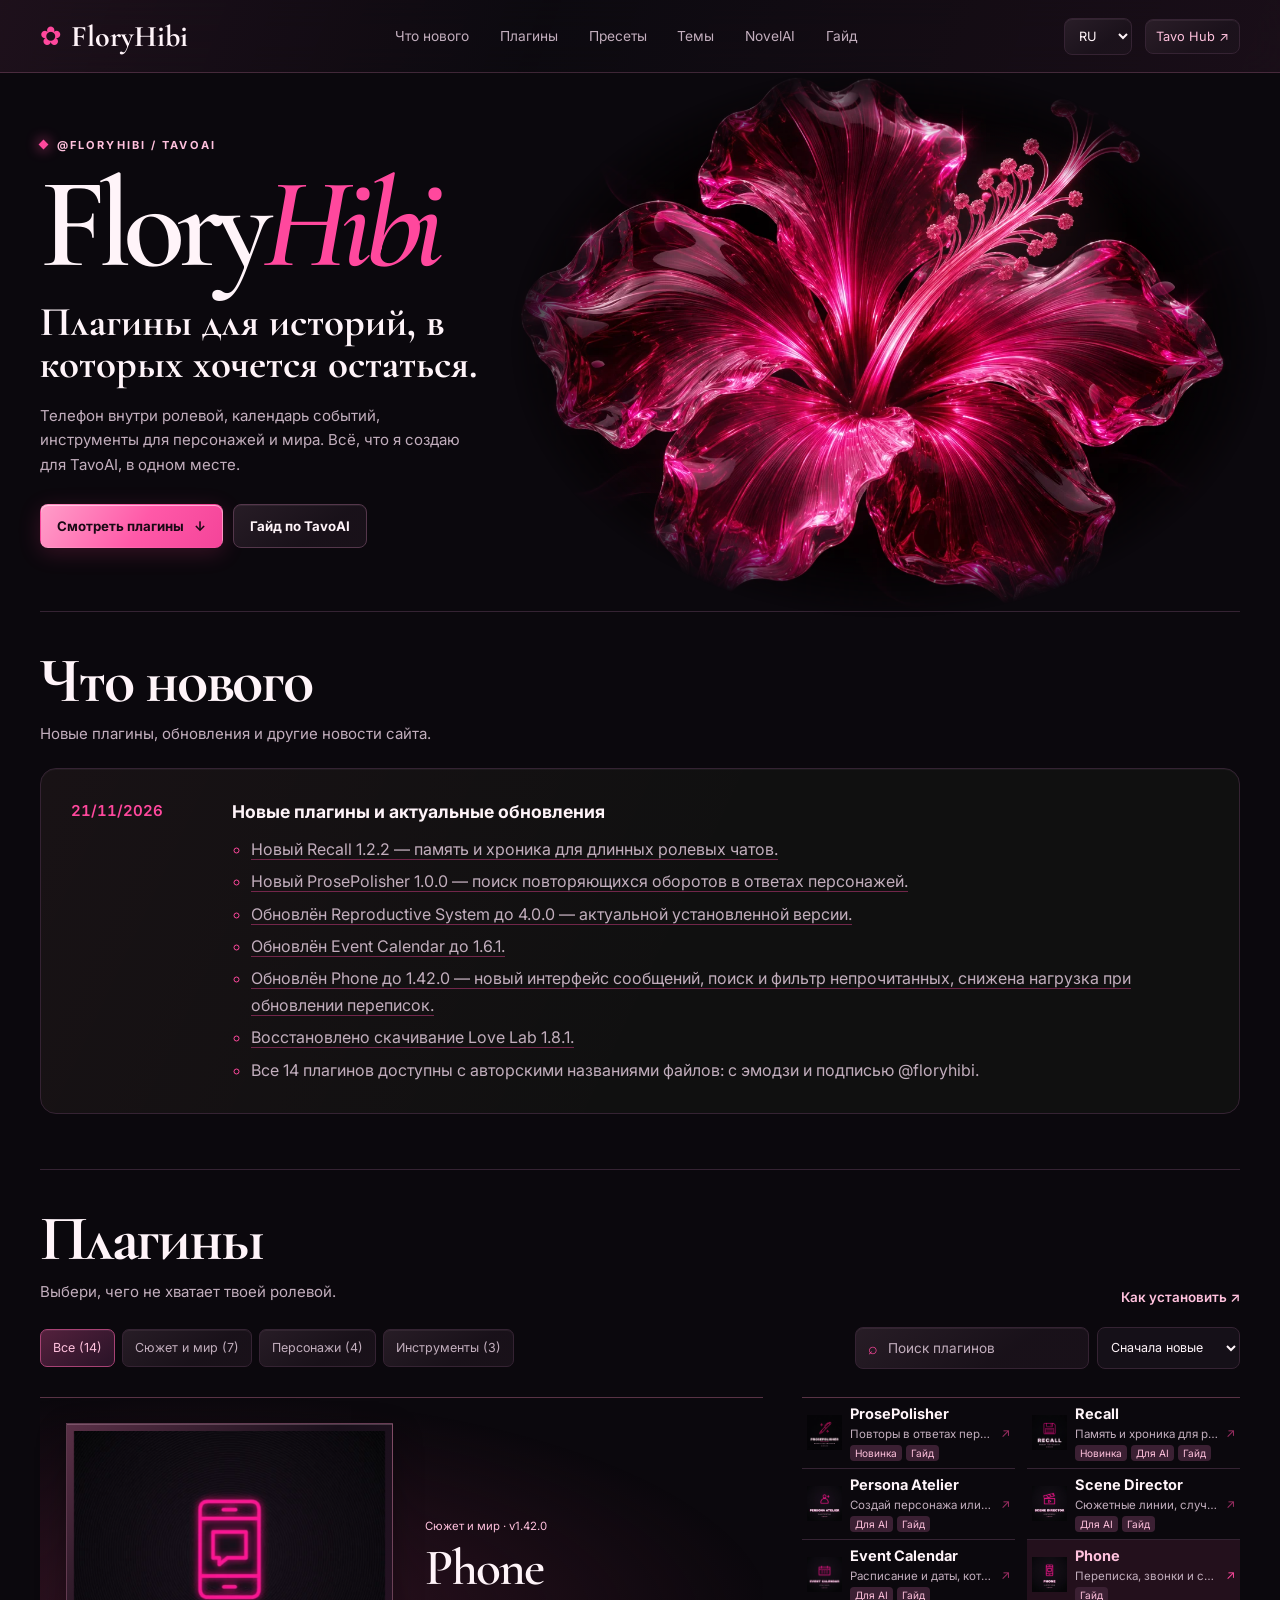
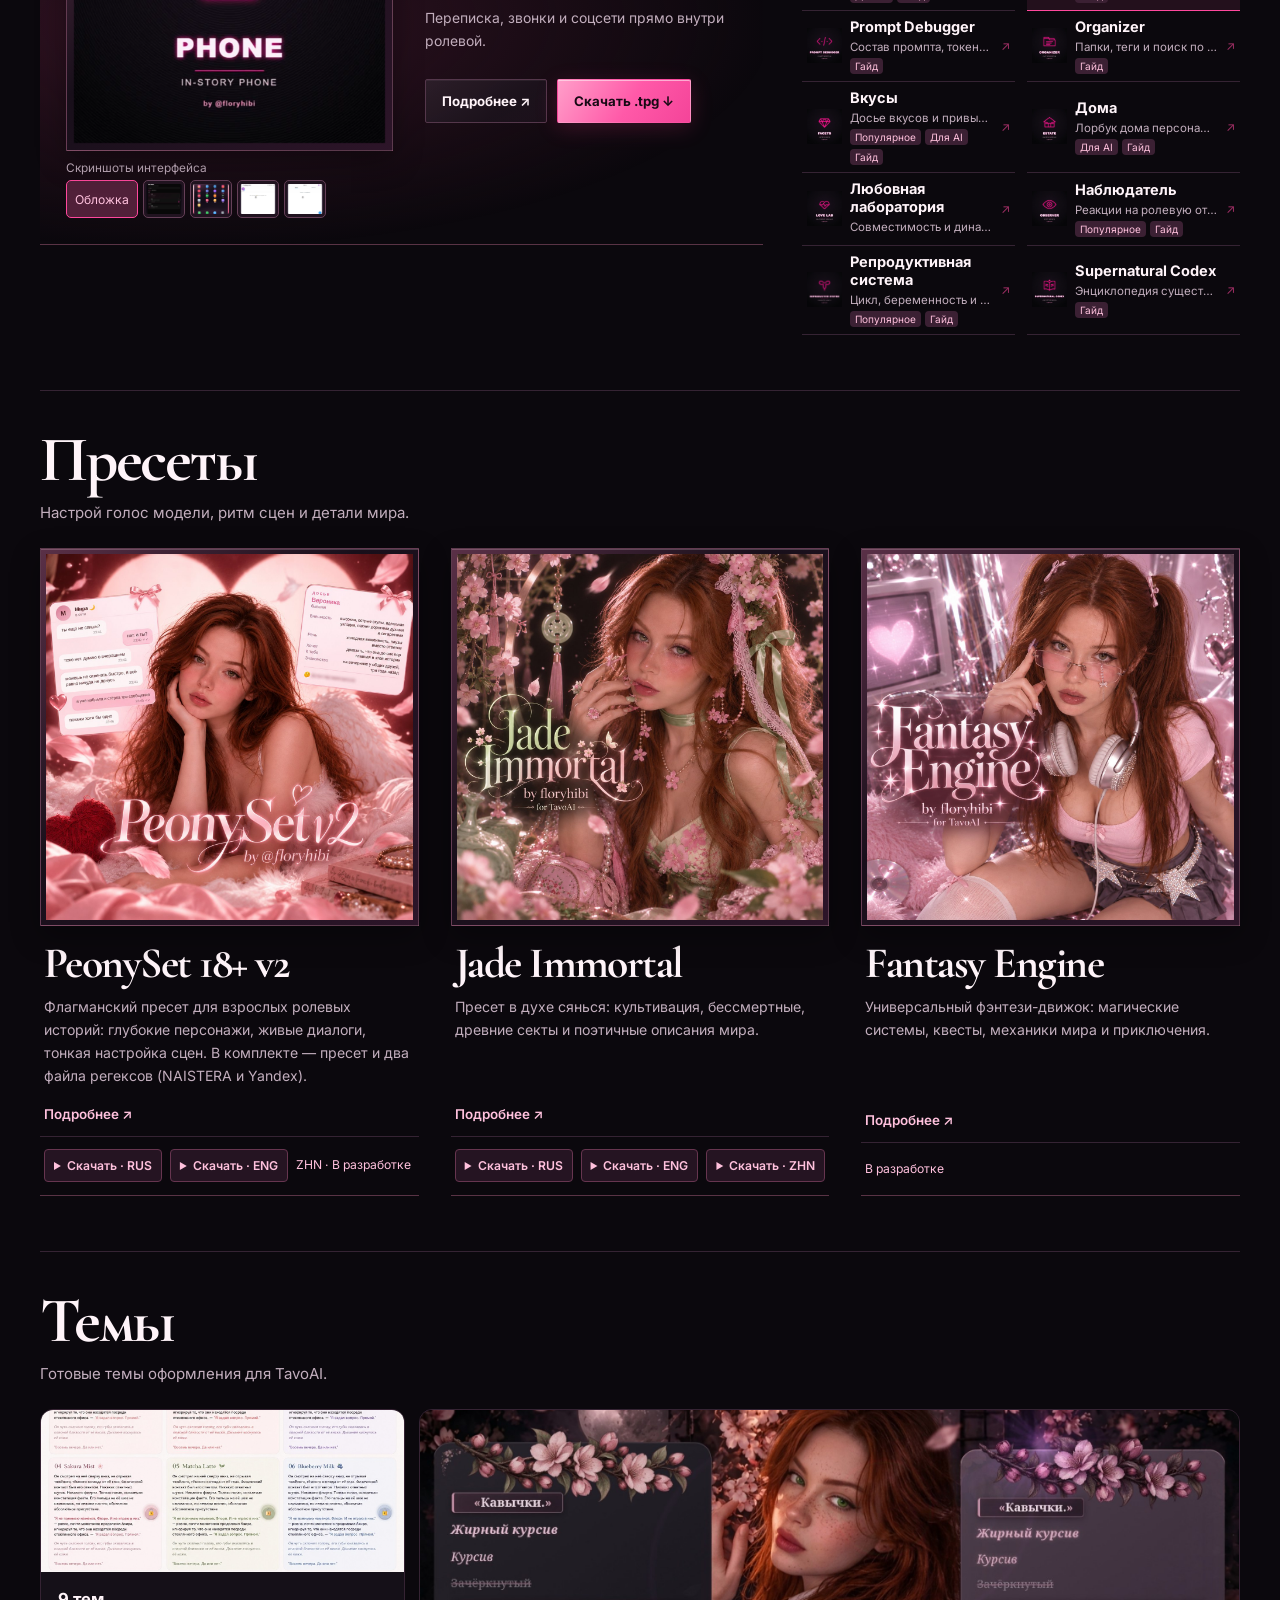
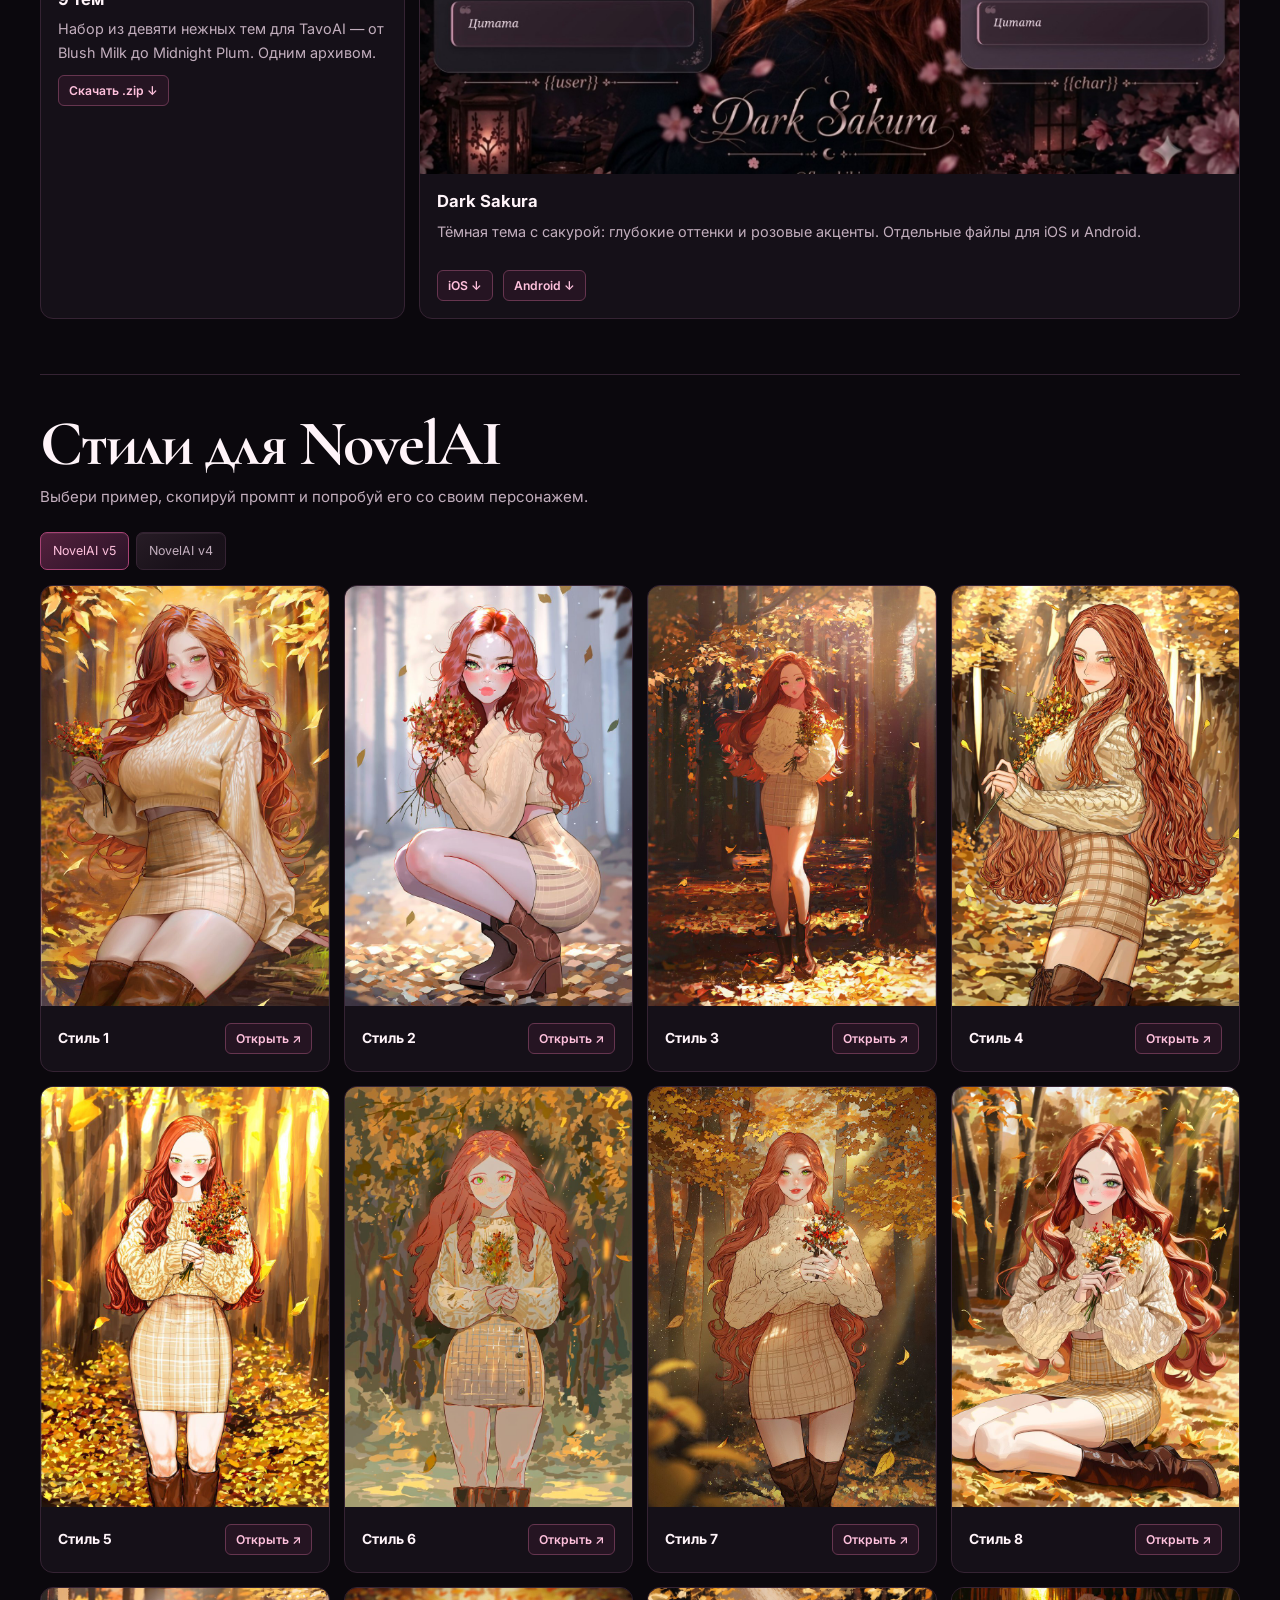
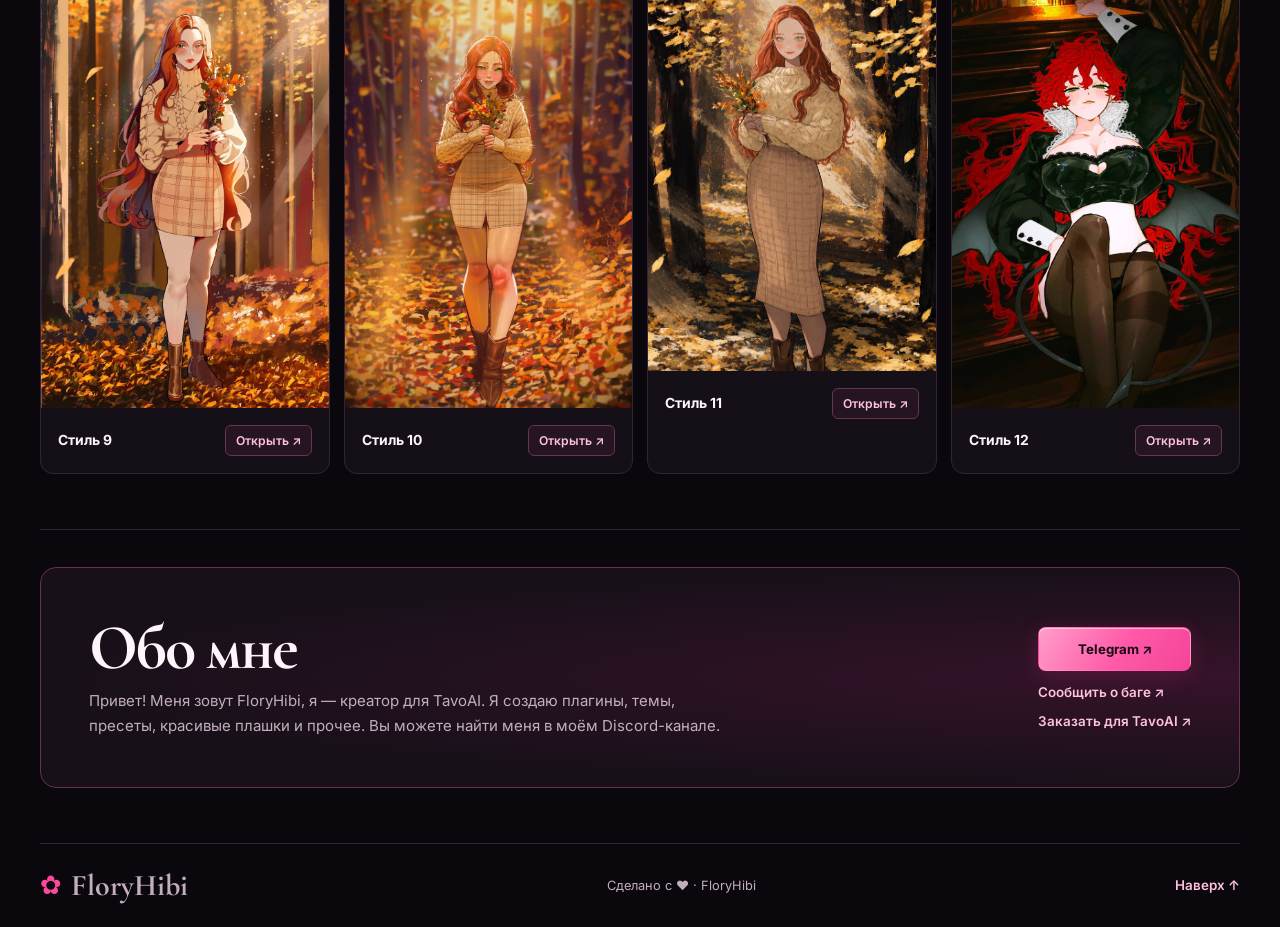
==== commit d0db8c68: "Organize website downloads and assets; remove duplicate plugin packages" ====
--- a/index.html
+++ b/index.html
@@ -2,19 +2,19 @@
 <html lang="ru">
 <head>
 <meta charset="utf-8">
-<meta name="site-release" content="20261121-4">
+<meta name="site-release" content="20261121-5">
 <meta name="viewport" content="width=device-width, initial-scale=1">
 <meta name="theme-color" content="#0b080d">
 <meta name="description" content="Плагины, пресеты и темы FloryHibi для TavoAI, а также галерея стилей NovelAI.">
 <title>FloryHibi — плагины для TavoAI</title>
 <link rel="canonical" href="https://floryhibi.ru/">
 <link rel="icon" href="assets/mark.png">
-<link rel="stylesheet" href="flory.css?v=20261121-4">
-<script defer src="catalog-data.js?v=20261121-4"></script>
-<script defer src="style-index.js?v=20261121-4"></script>
-<script defer src="preview-images.js?v=20261121-4"></script>
-<script defer src="news-data.js?v=20261121-4"></script>
-<script defer src="flory.js?v=20261121-4"></script>
+<link rel="stylesheet" href="assets/css/flory.css?v=20261121-5">
+<script defer src="assets/js/catalog-data.js?v=20261121-5"></script>
+<script defer src="assets/js/style-index.js?v=20261121-5"></script>
+<script defer src="assets/js/preview-images.js?v=20261121-5"></script>
+<script defer src="assets/js/news-data.js?v=20261121-5"></script>
+<script defer src="assets/js/flory.js?v=20261121-5"></script>
 </head>
 <body>
 <a class="skip" href="#plugins" data-ui="skip">К каталогу</a>
--- a/assets/css/flory.css
+++ b/assets/css/flory.css
@@ -0,0 +1,508 @@
+@import url('https://fonts.googleapis.com/css2?family=Cormorant+Garamond:ital,wght@0,600;0,700;1,600&family=Inter:wght@400;500;600;700&display=swap');
+
+:root {
+  color-scheme: dark;
+  --bg: #0b080d; --panel: #151018; --line: #352333; --pink: #ff489d;
+  --pale: #ffc1dd; --ink: #fff4f9; --muted: #c2aebd;
+  --serif: 'Cormorant Garamond', Georgia, serif;
+  font-family: Inter, system-ui, sans-serif;
+  color: var(--ink); background: var(--bg);
+}
+*, *::before, *::after { box-sizing: border-box; }
+body { margin: 0; }
+html { scroll-behavior: smooth; scroll-padding-top: 112px; }
+a { color: inherit; text-decoration: none; }
+button, input, select { font: inherit; }
+button, select { cursor: pointer; }
+button { color: inherit; }
+img { display: block; max-width: 100%; }
+p { line-height: 1.65; }
+h1, h2, h3, p { margin: 0; }
+:focus-visible { outline: 2px solid var(--pale); outline-offset: 4px; }
+.wrap { width: min(1200px, calc(100% - 80px)); margin-inline: auto; }
+.sr-only, .skip:not(:focus) { position: absolute; width: 1px; height: 1px; overflow: hidden; clip-path: inset(50%); white-space: nowrap; }
+.skip:focus { position: fixed; z-index: 5; top: 12px; left: 12px; padding: 12px; background: var(--panel); }
+.site-header { position: sticky; z-index: 2; top: 0; border-bottom: 1px solid var(--line); background: #0b080def; backdrop-filter: blur(16px); }
+.header-inner, .main-nav, .header-actions, .brand { display: flex; align-items: center; }
+.header-inner { min-height: 72px; justify-content: space-between; gap: 22px; }
+.brand { gap: 9px; font-family: var(--serif); font-size: 30px; font-weight: 700; white-space: nowrap; }
+.brand-mark { font: 26px/1 system-ui; color: var(--pink); }
+.main-nav { gap: clamp(16px, 2.4vw, 36px); color: var(--muted); font-size: .86rem; }
+.main-nav a:hover, .text-link:hover { color: var(--ink); }
+.header-actions { gap: 13px; }
+.header-actions select, .header-hub { border: 1px solid var(--line); border-radius: 8px; padding: 9px 10px; background: var(--panel); color: var(--ink); white-space: nowrap; font-size: .8rem; }
+.header-hub { color: var(--pale); }
+.hero { display: grid; align-items: center; position: relative; isolation: isolate; min-height: clamp(470px, 42vw, 600px); }
+.hero-copy { position: relative; padding: 60px 0; max-width: 53%; }
+.hero-art { position: absolute; z-index: -1; inset: 0 -18px 0 40%; display: grid; place-items: center; background: radial-gradient(ellipse, #350c24 0%, transparent 64%); }
+.hero-art img { width: 100%; height: 100%; position: absolute; object-fit: cover; mask-image: radial-gradient(ellipse closest-side, #000 75%, transparent 100%); }
+.eyebrow { display: flex; align-items: center; gap: 10px; color: var(--pale); letter-spacing: .19em; font-weight: 700; font-size: .69rem; }
+.eyebrow span { width: 7px; height: 7px; background: var(--pink); box-shadow: 0 0 13px var(--pink); transform: rotate(45deg); }
+h1 { font: 600 clamp(76px, 10vw, 155px)/.9 var(--serif); letter-spacing: -.065em; margin: 13px 0 20px; }
+h1 em { color: var(--pink); font-weight: 600; }
+.hero-lead { font: 700 clamp(27px, 3.2vw, 47px)/1.02 var(--serif); max-width: 480px; }
+.hero-description { font-size: .94rem; color: var(--muted); max-width: 420px; margin-top: 18px; }
+.actions { display: flex; flex-wrap: wrap; gap: 10px; margin-top: 26px; }
+.button { display: inline-flex; align-items: center; justify-content: center; gap: 10px; min-height: 44px; padding: 10px 16px; border: 1px solid transparent; border-radius: 8px; font-size: .83rem; font-weight: 700; }
+.primary { color: #180914; background: var(--pink); }
+.primary:hover { background: #ff83ba; }
+.secondary { border-color: #54374b; background: #1c121c; }
+.secondary:hover, .header-hub:hover { border-color: var(--pink); }
+.section { border-top: 1px solid var(--line); padding: 37px 0 55px; }
+.section-head { display: flex; align-items: end; justify-content: space-between; gap: 12px; margin-bottom: 22px; }
+h2 { font: 700 clamp(40px, 5vw, 65px)/1 var(--serif); letter-spacing: -.035em; }
+.section-head p, .about p { margin-top: 9px; color: var(--muted); font-size: .94rem; }
+.text-link { color: var(--pale); font-size: .84rem; font-weight: 600; text-underline-offset: 4px; }
+.text-link:hover { text-decoration: underline; }
+.toolbar { display: flex; justify-content: space-between; align-items: center; gap: 14px; margin-bottom: 16px; }
+.filters { display: flex; flex-wrap: wrap; gap: 7px; }
+.filters button { background: var(--panel); border: 1px solid var(--line); border-radius: 7px; padding: 8px 12px; min-height: 38px; font-size: .78rem; color: var(--muted); }
+.filters button:hover, .filters [aria-pressed=true] { border-color: #a74274; color: var(--pale); background: #2c1124; }
+.search { display: flex; align-items: center; gap: 8px; background: var(--panel); border: 1px solid var(--line); border-radius: 8px; color: var(--pink); padding: 0 12px; }
+.search input { width: 190px; min-width: 0; min-height: 40px; color: var(--ink); background: transparent; border: 0; font-size: .85rem; }
+.search input::placeholder { color: var(--muted); }
+.resource-grid, .style-grid { display: grid; grid-template-columns: repeat(3,minmax(0,1fr)); gap: 14px; }
+.resource, .style-card { border: 1px solid var(--line); border-radius: 13px; background: var(--panel); overflow: hidden; }
+.resource h3, .style-card h3 { font-size: 1.04rem; line-height: 1.25; overflow-wrap: anywhere; }
+.category { display: block; font-size: .71rem; color: var(--pink); margin-bottom: 5px; }
+.download { border-radius: 6px; border: 1px solid #66354f; background: #251422; padding: 7px 10px; color: var(--pale); font-size: .76rem; font-weight: 600; }
+.download:hover { border-color: var(--pink); }
+.resource { display: flex; flex-direction: column; }
+.resource img { width: 100%; aspect-ratio: 2/1; object-fit: cover; }
+.resource-body, .style-body { padding: 17px; }
+.resource p, .dialog-desc { color: var(--muted); margin: 8px 0 14px; font-size: .9rem; }
+.resource details { padding: 8px 0; border-top: 1px solid var(--line); }
+.resource summary { cursor: pointer; color: var(--pale); font-size: .83rem; }
+.files { display: grid; gap: 8px; margin-top: 10px; }
+.files a { overflow-wrap: anywhere; }
+.themes { grid-template-columns: minmax(0, 1fr) minmax(0, 2.25fr); }
+.themes img { aspect-ratio: 2.25; }
+.themes img[src^="themes/9themes_"] { aspect-ratio: 1; object-fit: contain; }
+.style-grid { grid-template-columns: repeat(4,minmax(0,1fr)); margin-top: 15px; }
+.style-preview { display: block; width: 100%; padding: 0; border: 0; background: #241320; }
+.style-frame { display: block; position: relative; overflow: hidden; aspect-ratio: var(--frame-ratio); }
+.style-frame img { position: absolute; top: 0; left: var(--frame-offset); width: var(--strip-width); height: 100%; max-width: none; }
+.style-body { display: flex; justify-content: space-between; align-items: center; gap: 6px; }
+.style-body h3 { font-size: .87rem; }
+.about { display: flex; align-items: center; justify-content: space-between; gap: 25px; padding: clamp(20px,4vw,48px); border: 1px solid #66304e; border-radius: 16px; background: radial-gradient(ellipse at right,#361329,#171019 72%); }
+.about p { max-width: 640px; }
+.about-links { display: grid; gap: 13px; flex-shrink: 0; }
+.footer { display: flex; align-items: center; justify-content: space-between; gap: 18px; color: var(--muted); border-top: 1px solid var(--line); padding: 23px 0; font-size: .8rem; }
+dialog { width: min(600px,calc(100% - 28px)); max-height: 90dvh; color: var(--ink); background: #1a121c; border: 1px solid #723454; border-radius: 16px; padding: 24px; }
+dialog::backdrop { background: #080508cc; backdrop-filter: blur(6px); }
+body:has(dialog[open]) { overflow: hidden; }
+.dialog-close { display: flex; justify-content: end; }
+.dialog-close button { border: 1px solid var(--line); background: var(--panel); border-radius: 8px; width: 36px; height: 36px; font-size: 22px; }
+.detail-head { display: flex; align-items: center; gap: 15px; margin: 3px 0 16px; }
+.detail-head img { width: 80px; border-radius: 10px; }
+dialog h2 { font-size: clamp(34px,6vw,50px); overflow-wrap: anywhere; }
+.dialog-desc { font-size: .98rem; }
+.dialog-note { padding: 12px; border-radius: 8px; border: 1px solid var(--line); color: var(--pale); font-size: .84rem; }
+.dialog-photo { margin: 12px auto; max-height: 53dvh; background-repeat: no-repeat; }
+.frame-controls { display: flex; justify-content: center; align-items: center; gap: 10px; }
+.prompt { padding: 14px; max-height: 220px; overflow: auto; white-space: pre-wrap; overflow-wrap: anywhere; border-radius: 8px; background: var(--bg); color: var(--pale); font-size: .82rem; }
+.empty { color: var(--muted); grid-column: 1/-1; padding: 18px 0; }
+
+@media (max-width: 1000px) {
+  .toolbar { align-items: start; }
+}
+@media (max-width: 780px) {
+  .wrap { width: calc(100% - 32px); }
+  .header-inner { display: grid; grid-template-columns: 1fr auto; min-height: auto; gap: 3px 10px; padding-top: 8px; }
+  .main-nav { grid-row: 2; grid-column: 1/-1; gap: 17px; overflow-x: auto; padding: 9px 1px 11px; white-space: nowrap; }
+  .hero-art { inset-inline: 31% -10px; opacity: .75; }
+  .hero-copy { max-width: 65%; }
+  .style-grid { grid-template-columns: repeat(3,minmax(0,1fr)); }
+}
+@media (max-width: 575px) {
+  .hero { min-height: auto; }
+  .hero-art { position: relative; inset: auto; height: min(68vw, 315px); opacity: 1; margin: 0 -8px -35px; }
+  .hero-copy { max-width: 100%; padding: 0 0 32px; }
+  h1 { font-size: clamp(70px,16vw,94px); margin-bottom: 13px; }
+  .hero-lead { font-size: 31px; }
+  .hero-description { margin-top: 12px; }
+  .section { padding: 26px 0 35px; }
+  .section-head { align-items: start; }
+  .section-head > a { flex-shrink: 0; margin-top: 10px; }
+  .toolbar { flex-direction: column-reverse; }
+  .search, .search input { width: 100%; }
+  .resource-grid, .themes { grid-template-columns: 1fr; }
+  .style-grid { grid-template-columns: repeat(2,minmax(0,1fr)); }
+  .style-body { flex-wrap: wrap; }
+  .about { align-items: start; flex-direction: column; }
+  .footer { flex-wrap: wrap; }
+}
+@media (prefers-reduced-motion: reduce) { html { scroll-behavior: auto; } }
+
+[hidden] { display: none !important; }
+.main-nav { min-width: 0; }
+@media (max-width: 375px) {
+  .header-inner .brand { font-size: 25px; gap: 5px; }
+  .header-inner .brand-mark { font-size: 21px; }
+  .header-actions { gap: 5px; }
+  .header-actions select, .header-hub { padding-inline: 6px; }
+  .section-head { flex-wrap: wrap; }
+  .section-head > a { margin-top: 0; }
+}
+
+
+.plugin-grid {
+  display: grid;
+  grid-template-columns: minmax(0, 1.65fr) minmax(0, 1fr);
+  gap: clamp(18px, 3vw, 42px);
+  padding-top: 12px;
+}
+.plugin-display {
+  display: grid;
+  grid-template-columns: minmax(0, 1.05fr) minmax(0, 1fr);
+  align-items: center;
+  align-self: start;
+  min-height: 340px;
+  padding: clamp(14px, 2vw, 26px);
+  gap: clamp(15px, 2.5vw, 35px);
+  border-block: 1px solid #593345;
+  background: radial-gradient(ellipse at 20% 50%, #331323, transparent 72%);
+}
+.plugin-art {
+  padding: 7px;
+  border: 1px solid #7b475d;
+  background: #110c11;
+}
+.plugin-art img { width: 100%; height: auto; aspect-ratio: 1; object-fit: cover; }
+.plugin-copy h3 {
+  font: 600 clamp(32px, 4vw, 63px)/.93 var(--serif);
+  letter-spacing: -.035em;
+  overflow-wrap: anywhere;
+}
+.plugin-copy > .category { color: var(--pale); margin-bottom: 12px; }
+.plugin-copy p { margin-top: 14px; font-size: .87rem; color: var(--muted); }
+.plugin-copy .actions { align-items: center; }
+.plugin-copy .button { border-radius: 2px; }
+.plugin-index { display: grid; grid-template-columns: repeat(2, minmax(0, 1fr)); align-content: start; column-gap: 12px; border-top: 1px solid #593345; }
+.plugin-choice {
+  display: grid;
+  grid-template-columns: 35px minmax(0, 1fr) auto;
+  align-items: center;
+  gap: 8px;
+  min-height: 57px;
+  padding: 7px 5px;
+  border: 0;
+  border-bottom: 1px solid var(--line);
+  background: transparent;
+  text-align: left;
+  font-size: .76rem;
+  overflow-wrap: anywhere;
+}
+.plugin-choice img { width: 35px; height: 35px; object-fit: cover; }
+.plugin-choice:hover, .plugin-choice[aria-pressed=true] { color: var(--pale); background: #23101c; }
+.plugin-choice[aria-pressed=true] { border-bottom-color: var(--pink); }
+.choice-arrow { color: var(--pink); opacity: .6; }
+.plugin-choice[aria-pressed=true] .choice-arrow { opacity: 1; }
+@media (max-width: 900px) {
+  .plugin-grid { grid-template-columns: 1fr; }
+  .plugin-display { min-height: 0; }
+  .plugin-art { max-width: 280px; }
+}
+@media (max-width: 480px) {
+  .plugin-display { grid-template-columns: 1fr; }
+  .plugin-art { width: min(69%, 220px); margin-inline: auto; }
+  .plugin-copy .actions { margin-top: 16px; }
+}
+
+.preset-grid {
+  display: grid;
+  grid-template-columns: repeat(3, minmax(0, 1fr));
+  gap: clamp(16px, 2.5vw, 34px);
+}
+.preset {
+  display: grid;
+  grid-template-rows: auto 1fr auto;
+  min-width: 0;
+  padding: 0 0 13px;
+  border-bottom: 1px solid #593345;
+}
+.preset-cover {
+  padding: 5px;
+  border: 1px solid #593345;
+  background: #140c14;
+}
+.preset-cover img { width: 100%; height: auto; aspect-ratio: 1; object-fit: contain; }
+.preset-copy { padding: 17px 4px 19px; }
+.preset-copy h3 {
+  font: 700 clamp(28px, 3.4vw, 49px)/.95 var(--serif);
+  letter-spacing: -.035em;
+  overflow-wrap: anywhere;
+}
+.preset-copy p { color: var(--muted); font-size: .88rem; margin-top: 10px; }
+.preset-files {
+  align-self: start;
+  display: flex;
+  flex-wrap: wrap;
+  align-items: flex-start;
+  gap: 8px;
+  padding: 12px 4px 0;
+  border-top: 1px solid var(--line);
+}
+.preset-files details {
+  border: 1px solid #66354f;
+  border-radius: 4px;
+  background: #251422;
+  padding: 0 9px;
+  font-size: .76rem;
+}
+.preset-files details[open] { flex-basis: 100%; padding-bottom: 9px; }
+.preset-files summary { padding-block: 8px; cursor: pointer; color: var(--pale); font-weight: 600; }
+.preset-files p, .preset-files > .category { font-size: .76rem; color: var(--pale); padding: 6px 0; margin: 0; }
+@media (max-width: 650px) {
+  .preset-grid { grid-template-columns: minmax(0, 1fr); gap: 26px; }
+  .preset-copy h3 { font-size: 36px; }
+}
+
+/* Translucent surfaces and reflected light */
+.site-header {
+  background: linear-gradient(110deg, #271522ad, #0d0a10dc 42%, #1f111cbf);
+  border-bottom-color: #ff9ccc33;
+  backdrop-filter: blur(22px) saturate(135%);
+}
+.header-actions select, .header-hub, .search, .filters button, .secondary {
+  background: linear-gradient(145deg, #ffc5e014, #ffc5e004 65%), #19111bbb;
+  box-shadow: inset 0 1px #ffd9ec10;
+}
+.filters button[aria-pressed=true] {
+  background: linear-gradient(145deg, #54213d, #291327);
+}
+.search:focus-within { border-color: var(--pink); box-shadow: 0 0 0 3px #ff489d20; }
+.primary {
+  background: linear-gradient(122deg, #ff9ec9, #ff59a8 55%, #f44499);
+  box-shadow: inset 0 1px #ffebf299, 0 5px 22px #ee378632;
+}
+.primary:hover { background: linear-gradient(122deg, #ffc0df, #ff79b9 55%, #ff57a6); }
+dialog {
+  background: linear-gradient(140deg, #372035ed, #171019f5 55%);
+  box-shadow: inset 0 1px #ffd9ec29, 0 24px 100px #000b;
+  backdrop-filter: blur(24px) saturate(125%);
+}
+.plugin-art, .preset-cover {
+  position: relative;
+  overflow: hidden;
+  border-color: #ba769368;
+  background: linear-gradient(135deg, #5a3047, #180f1a 42%, #2d1529);
+  box-shadow: 0 10px 28px #0005, inset 0 1px #ffd9ec36;
+}
+.plugin-art::after, .preset-cover::after {
+  content: "";
+  position: absolute;
+  inset: 0;
+  pointer-events: none;
+  opacity: 0;
+  background: linear-gradient(113deg, transparent 43%, #ffe0ef45 50%, transparent 57%);
+  background-size: 240% 100%;
+  background-position: 100% 0;
+}
+.hero-art::after {
+  content: "";
+  position: absolute;
+  inset: 7% 3%;
+  pointer-events: none;
+  background:
+    radial-gradient(ellipse at 65% 25%, #ff91c966, transparent 21%),
+    radial-gradient(ellipse at 34% 68%, #ff2e9066, transparent 28%);
+  mix-blend-mode: screen;
+  opacity: .32;
+}
+@keyframes hibiscus-light {
+  0%, 100% { opacity: .22; transform: translate(-1%, 0); }
+  50% { opacity: .66; transform: translate(3%, -2%); }
+}
+@keyframes reflected-light {
+  from { opacity: 0; background-position: 100% 0; }
+  30%, 70% { opacity: 1; }
+  to { opacity: 0; background-position: 0 0; }
+}
+@keyframes panel-arrival {
+  from { opacity: .55; transform: translateY(5px); }
+  to { opacity: 1; transform: translateY(0); }
+}
+@media (prefers-reduced-motion: no-preference) {
+  .hero-art::after { animation: hibiscus-light 7s ease-in-out 3; }
+  .plugin-art img, dialog[open] { animation: panel-arrival .24s ease-out both; }
+  .button, .download, .plugin-choice, .filters button {
+    transition: background-color .2s, border-color .2s, box-shadow .2s, color .2s;
+  }
+  @media (hover: hover) and (pointer: fine) {
+    .plugin-art:hover::after, .preset-cover:hover::after { animation: reflected-light .8s ease-out; }
+  }
+}
+
+@media (hover: hover) and (pointer: fine) and (prefers-reduced-motion: no-preference) {
+  .hero-art img { transform: translate(var(--drift-x, 0px), var(--drift-y, 0px)) scale(1.025); transition: transform .45s ease-out; }
+  .hero-art::before {
+    content: "";
+    position: absolute;
+    z-index: 1;
+    inset: 0;
+    background: radial-gradient(ellipse 150px 120px at var(--light-x, 50%) var(--light-y, 50%), #ffbbda70, #ff3e9460 33%, transparent 76%);
+    mask-image: radial-gradient(ellipse closest-side, #000 75%, transparent);
+    mix-blend-mode: screen;
+    opacity: var(--light-visible, 0);
+    transition: opacity .25s;
+    pointer-events: none;
+  }
+  .plugin-display, .preset, .resource, .about { position: relative; isolation: isolate; }
+  :is(.plugin-display, .preset, .resource, .about)::after {
+    content: "";
+    position: absolute;
+    inset: 0;
+    border-radius: inherit;
+    background: radial-gradient(circle 145px at var(--light-x, 50%) var(--light-y, 50%), #ff97c32a, #ff499b12 48%, transparent);
+    mix-blend-mode: screen;
+    opacity: var(--light-visible, 0);
+    transition: opacity .25s;
+    pointer-events: none;
+  }
+}
+
+.preset { grid-template-rows: auto 1fr auto auto; }
+.preset-more { justify-self: start; padding: 0 4px 14px; border: 0; background: transparent; text-align: left; cursor: pointer; }
+dialog.visual-details { width: min(820px, calc(100% - 28px)); }
+.detail-gallery { margin: 20px 0; padding-top: 16px; border-top: 1px solid var(--line); }
+.detail-gallery h3 { font: 700 29px/1.1 var(--serif); }
+.preview-shots { display: grid; gap: 12px; }
+.preview-shots a { display: block; border: 1px solid var(--line); border-radius: 10px; overflow: hidden; }
+.preview-shots img { width: 100%; height: auto; background: #100b14; }
+.preview-shots a:focus-visible { outline-offset: 1px; }
+
+.preview-shots figure { margin: 0; }
+.preview-shots figcaption { color: var(--muted); font-size: .82rem; padding: 6px 2px; }
+
+.plugin-preview { min-width: 0; }
+.plugin-art.showing-screen img { object-fit: contain; background: #110c14; }
+.preview-controls { display: flex; flex-wrap: wrap; gap: 5px; margin-top: 9px; }
+.preview-controls button {
+  border: 1px solid #654058;
+  background: #211320;
+  border-radius: 5px;
+  min-height: 32px;
+  min-width: 32px;
+  padding: 4px 8px;
+  color: var(--pale);
+  font-size: .76rem;
+}
+.preview-controls button:is(:hover,[aria-pressed=true]) { background: #512039; border-color: var(--pink); }
+@keyframes plugin-selection {
+  from { box-shadow: inset 0 -2px #ff489d, 0 0 18px #ff489d50; }
+  to { box-shadow: inset 0 -1px #ff489d55; }
+}
+@media (prefers-reduced-motion: no-preference) {
+  .plugin-choice[aria-pressed=true]:focus { animation: plugin-selection .55s ease-out both; }
+}
+@media (max-width: 480px) {
+  .preview-controls { justify-content: center; }
+}
+
+.hero-petals { position: absolute; inset: 0; z-index: 2; overflow: hidden; pointer-events: none; }
+.hero-petals i {
+  position: absolute;
+  left: var(--x);
+  top: var(--y);
+  width: var(--size);
+  aspect-ratio: .68;
+  border-radius: 90% 14% 75% 22%;
+  background: linear-gradient(148deg, #ffc2db, #e3247c 43%, #760f4d 85%);
+  box-shadow: inset 1px 1px 2px #ffe1eb80, 0 0 13px #ff489d50;
+  opacity: .45;
+  transform: rotate(var(--turn));
+}
+.hero-petals i:nth-child(1) { --x: 18%; --y: 26%; --size: 12px; --turn: -24deg; --delay: -2s; }
+.hero-petals i:nth-child(2) { --x: 70%; --y: 22%; --size: 9px; --turn: 40deg; --delay: -6s; }
+.hero-petals i:nth-child(3) { --x: 86%; --y: 38%; --size: 15px; --turn: 55deg; --delay: -4s; }
+.hero-petals i:nth-child(4) { --x: 54%; --y: 37%; --size: 7px; --turn: 12deg; --delay: -10s; }
+.hero-petals i:nth-child(5) { --x: 10%; --y: 53%; --size: 8px; --turn: 65deg; --delay: -8s; }
+.hero-petals i:nth-child(6) { --x: 77%; --y: 58%; --size: 12px; --turn: -35deg; --delay: -1s; }
+.hero-petals i:nth-child(7) { --x: 39%; --y: 44%; --size: 9px; --turn: -55deg; --delay: -5s; }
+@keyframes petal-fall {
+  0% { opacity: 0; transform: translate(-12px,-65px) rotate(var(--turn)); }
+  22%, 65% { opacity: .65; }
+  48% { transform: translate(28px,34px) rotate(calc(var(--turn) + 72deg)); }
+  100% { opacity: 0; transform: translate(-5px,155px) rotate(calc(var(--turn) + 145deg)); }
+}
+.plugin-stars { position: absolute; inset: 0; pointer-events: none; animation: star-fade .8s ease-out both; }
+.plugin-stars i {
+  position: absolute;
+  left: var(--x);
+  top: var(--y);
+  width: var(--size, 12px);
+  aspect-ratio: 1;
+  background: #ffe7f5;
+  clip-path: polygon(50% 0, 61% 39%, 100% 50%, 61% 61%, 50% 100%, 39% 61%, 0 50%, 39% 39%);
+  animation: star-open .65s ease-out both;
+}
+.plugin-stars i:nth-child(1) { --x: 14%; --y: 24%; --size: 17px; }
+.plugin-stars i:nth-child(2) { --x: 78%; --y: 13%; }
+.plugin-stars i:nth-child(3) { --x: 89%; --y: 36%; --size: 19px; }
+.plugin-stars i:nth-child(4) { --x: 75%; --y: 81%; --size: 9px; }
+.plugin-stars i:nth-child(5) { --x: 22%; --y: 76%; --size: 10px; }
+@keyframes star-fade { 55% { opacity: 1; } to { opacity: 0; } }
+@keyframes star-open { from { transform: scale(.12) rotate(-24deg); } 42% { transform: scale(1.2); } to { transform: scale(.55) translateY(-10px); } }
+@media (prefers-reduced-motion: no-preference) {
+  .hero-petals i { animation: petal-fall 12s var(--delay) ease-in-out infinite; }
+}
+@media (prefers-reduced-motion: reduce) {
+  .plugin-stars { display: none; }
+}
+@media (max-width: 575px) {
+  .hero-petals i:nth-child(n+4) { display: none; }
+}
+
+.catalog-tools { display: flex; align-items: stretch; gap: 8px; }
+.catalog-tools select {
+  min-width: 0;
+  padding: 0 9px;
+  border: 1px solid var(--line);
+  border-radius: 8px;
+  background: var(--panel);
+  color: var(--ink);
+  font-size: .78rem;
+}
+.sort-note { color: var(--muted); font-size: .76rem; }
+.sort-note:empty { display: none; }
+.choice-copy { min-width: 0; display: grid; gap: 4px; }
+.choice-copy strong { font-size: .91rem; font-weight: 700; }
+.choice-description { color: var(--muted); font-size: .72rem; overflow: hidden; text-overflow: ellipsis; white-space: nowrap; }
+.choice-badges { display: flex; flex-wrap: wrap; gap: 4px; }
+.choice-badges span { font-size: .63rem; padding: 2px 5px; border-radius: 4px; color: var(--pale); background: #3b2033; }
+.preview-label { margin-top: 10px; font-size: .74rem; color: var(--muted); }
+.preview-controls { margin-top: 5px; }
+.preview-controls button { min-height: 38px; }
+.preview-controls button:not([data-plugin-frame="0"]) { padding: 2px; }
+.preview-controls img { width: 36px; height: 30px; object-fit: cover; border-radius: 2px; }
+@media (max-width: 720px) {
+  .toolbar { flex-wrap: wrap; }
+  .catalog-tools { width: 100%; }
+  .catalog-tools .search { flex: 1; min-width: 0; }
+  .catalog-tools .search input { width: 100%; }
+}
+@media (max-width: 480px) {
+  .preview-label { text-align: center; }
+  .plugin-choice { grid-template-columns: 28px minmax(0,1fr); }
+  .plugin-choice img { width: 28px; height: 28px; }
+  .choice-arrow { display: none; }
+}
+
+.news-list { display: grid; gap: 12px; list-style: none; padding: 0; margin: 0; }
+.news-entry {
+  display: grid; grid-template-columns: 135px minmax(0, 1fr); gap: 26px;
+  padding: clamp(20px, 3vw, 30px); border: 1px solid var(--line); border-radius: 16px;
+  background: linear-gradient(115deg, #ff489d09, transparent 55%), #101010;
+  box-shadow: inset 0 1px 0 #ffffff0a;
+}
+.news-entry time { color: var(--pink); font-size: .94rem; font-weight: 600; font-variant-numeric: tabular-nums; line-height: 1.6; }
+.news-entry h3 { color: var(--ink); font-size: 1.1rem; line-height: 1.5; overflow-wrap: anywhere; }
+.news-entry ul { margin: 10px 0 0; padding-left: 19px; color: var(--muted); font-size: 1rem; line-height: 1.65; }
+.news-entry ul li + li { margin-top: 6px; }
+.news-entry li::marker { color: var(--pink); }
+@media (max-width: 1000px) and (min-width: 781px) { .main-nav { gap: 12px; } .header-inner { gap: 14px; } }
+@media (max-width: 575px) { .news-entry { grid-template-columns: minmax(0, 1fr); gap: 8px; } }
+
+.news-entry a { text-decoration: underline; text-decoration-color: #ff489d66; text-underline-offset: 4px; }
+.news-entry a:hover { color: var(--pale); text-decoration-color: var(--pink); }
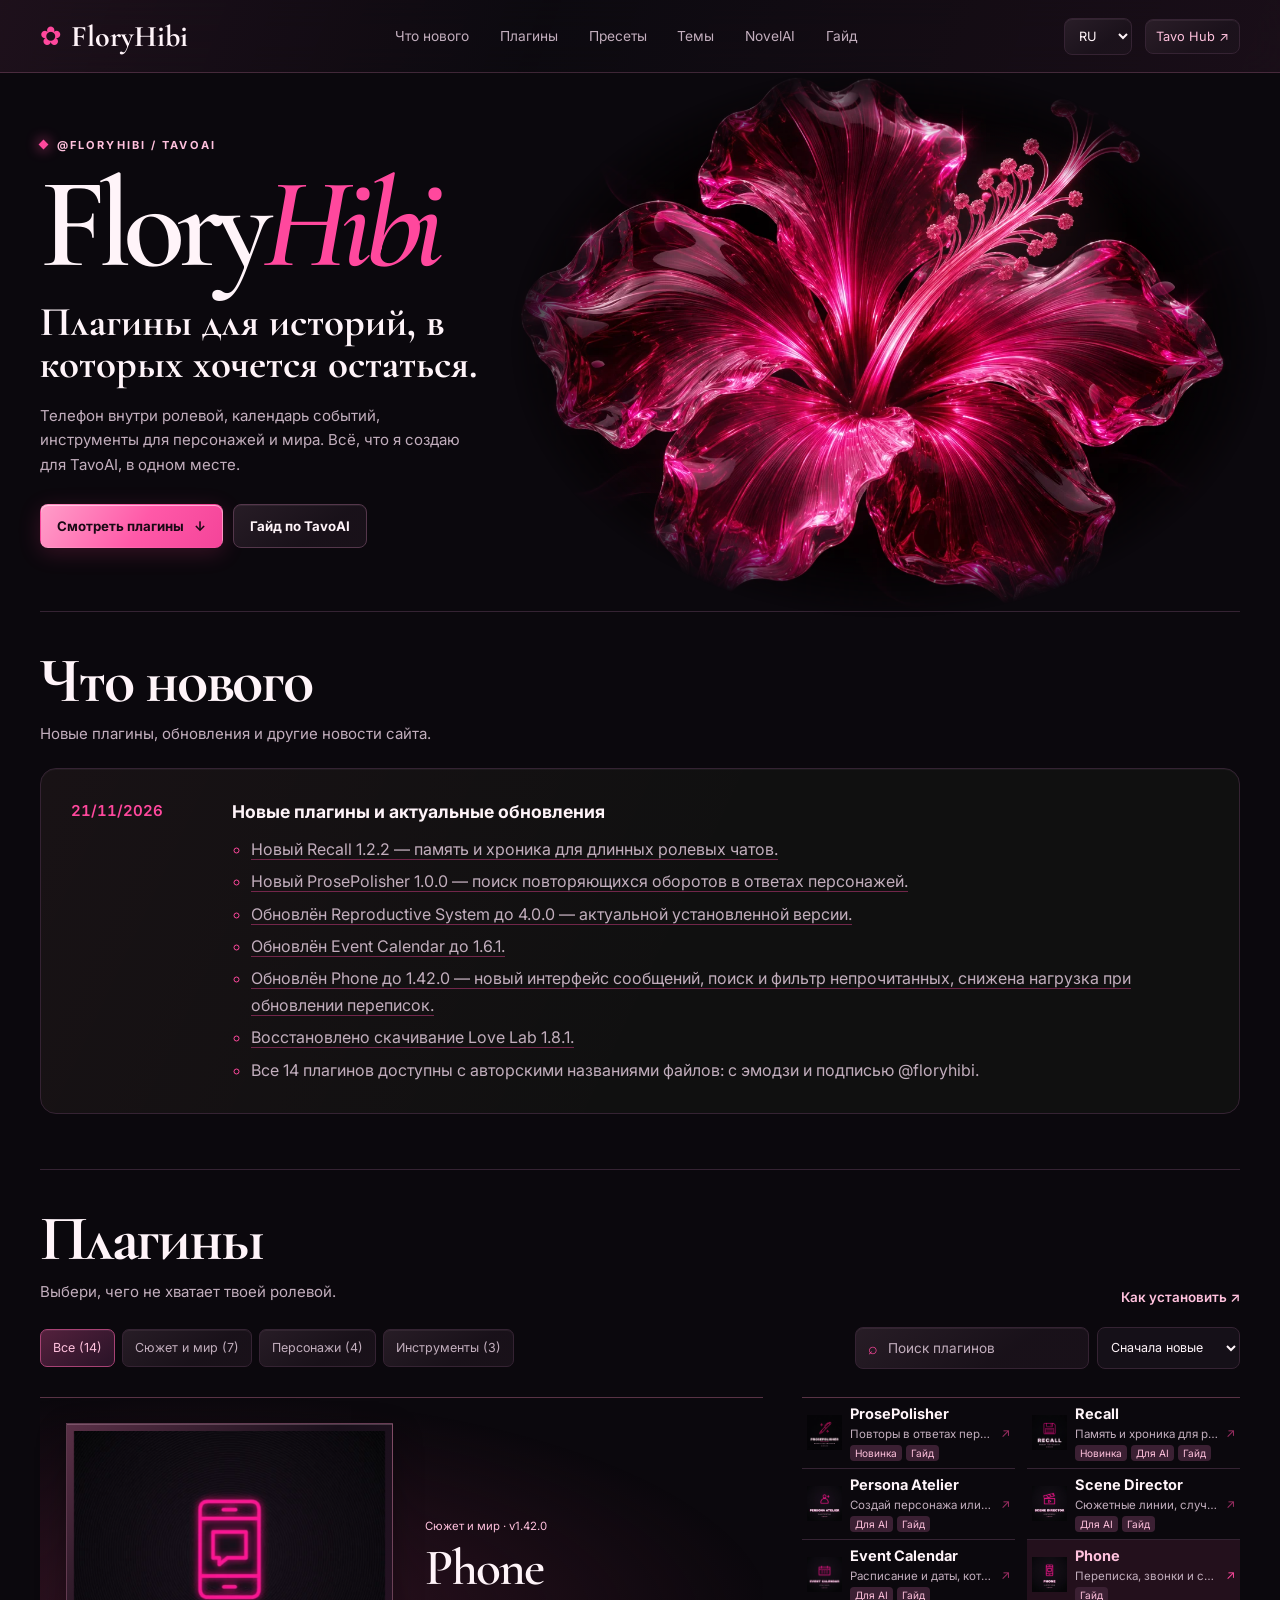
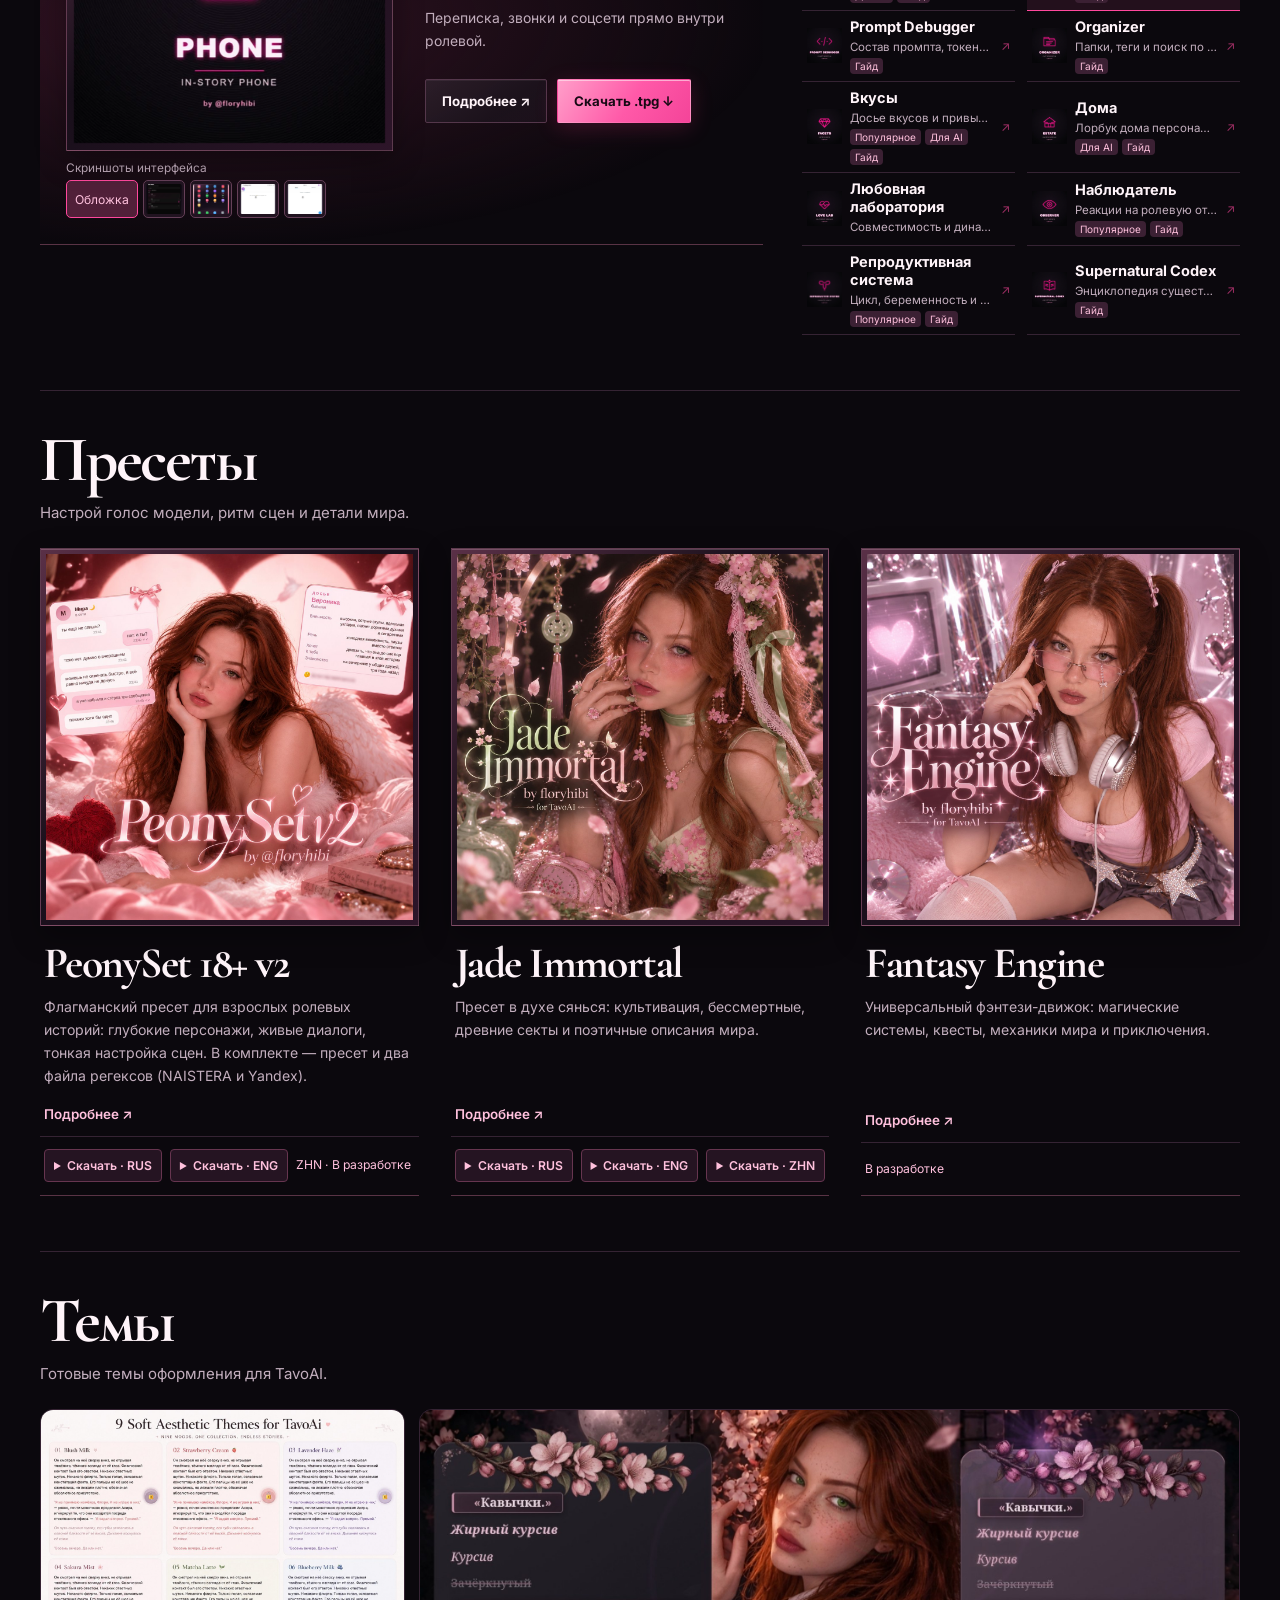
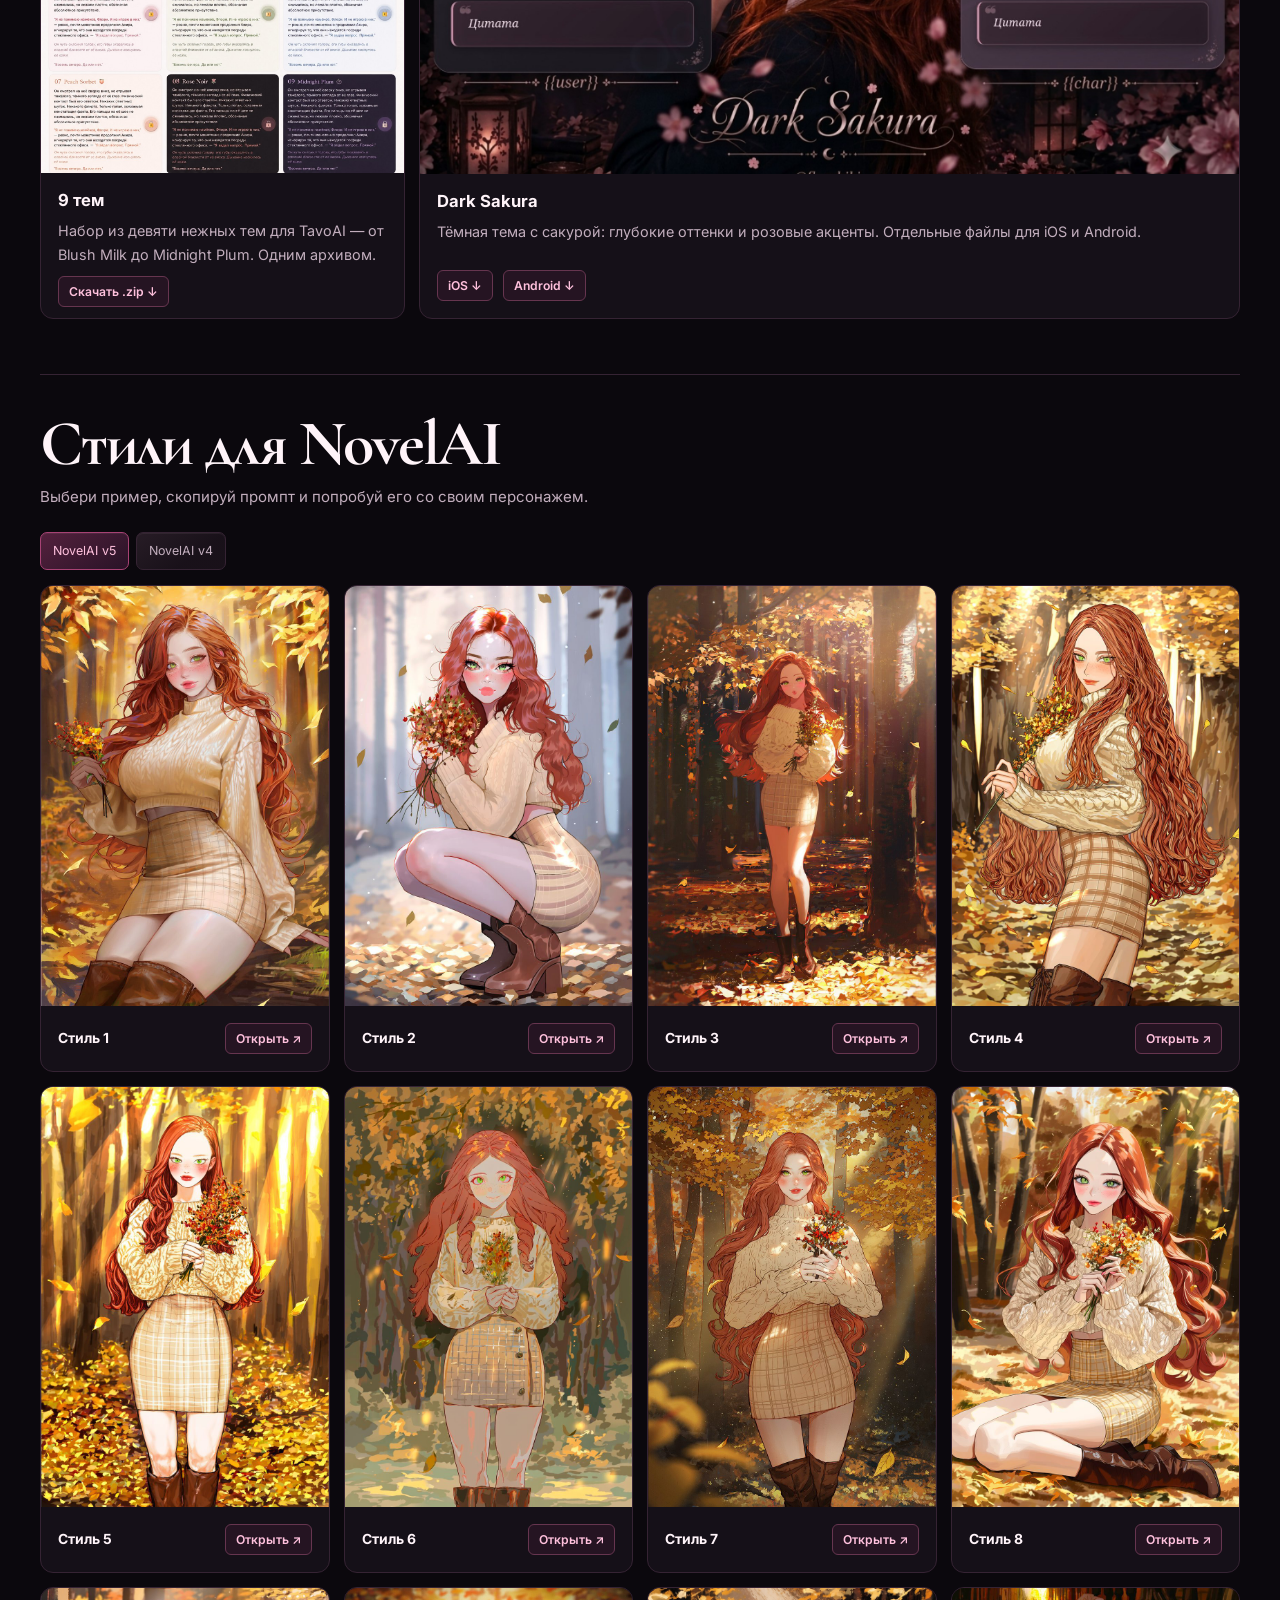
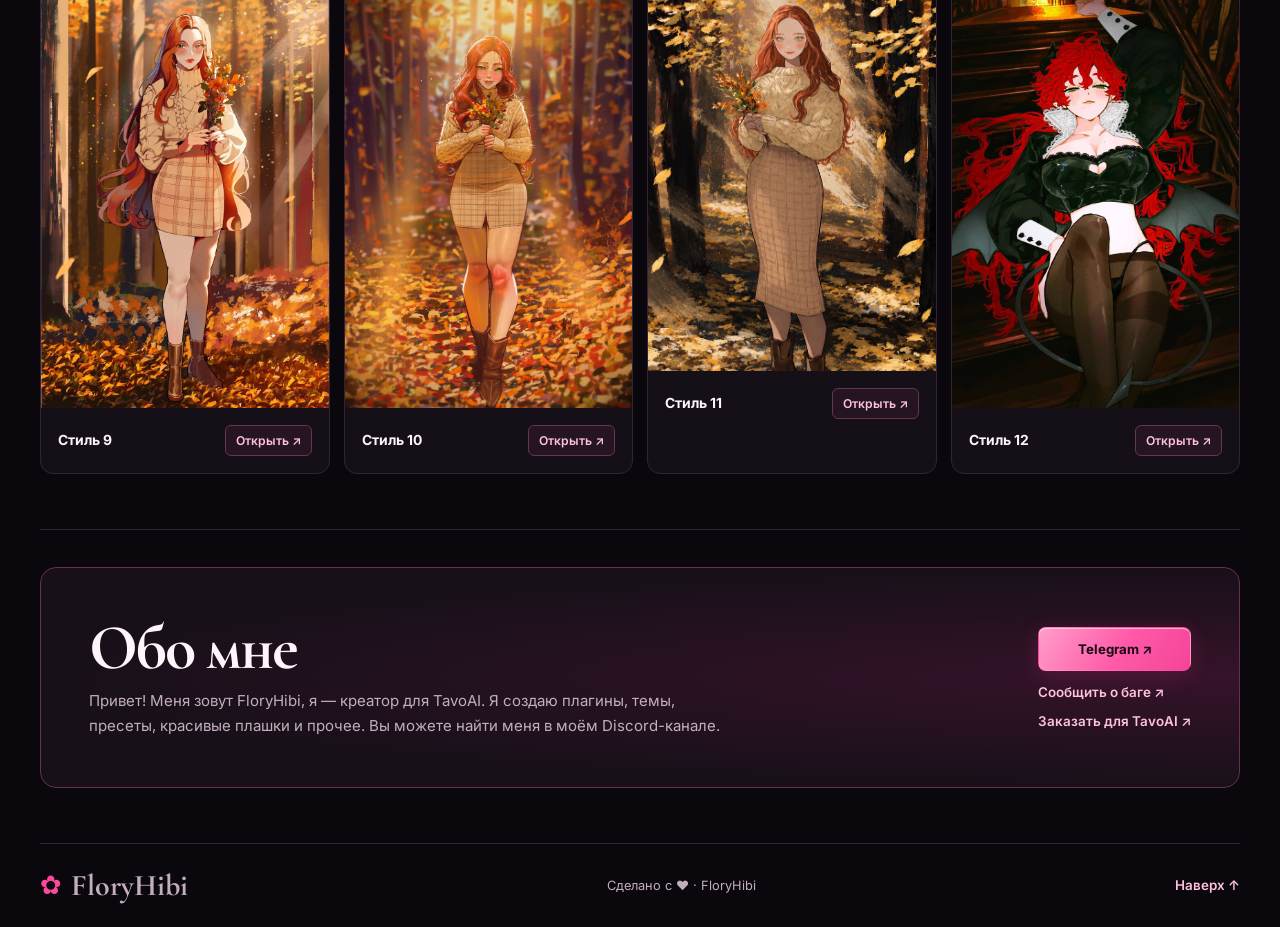
==== commit 9b0025cc: "Show the full 9 Themes cover after asset reorganization" ====
--- a/index.html
+++ b/index.html
@@ -2,19 +2,19 @@
 <html lang="ru">
 <head>
 <meta charset="utf-8">
-<meta name="site-release" content="20261121-5">
+<meta name="site-release" content="20261121-6">
 <meta name="viewport" content="width=device-width, initial-scale=1">
 <meta name="theme-color" content="#0b080d">
 <meta name="description" content="Плагины, пресеты и темы FloryHibi для TavoAI, а также галерея стилей NovelAI.">
 <title>FloryHibi — плагины для TavoAI</title>
 <link rel="canonical" href="https://floryhibi.ru/">
 <link rel="icon" href="assets/mark.png">
-<link rel="stylesheet" href="assets/css/flory.css?v=20261121-5">
-<script defer src="assets/js/catalog-data.js?v=20261121-5"></script>
-<script defer src="assets/js/style-index.js?v=20261121-5"></script>
-<script defer src="assets/js/preview-images.js?v=20261121-5"></script>
-<script defer src="assets/js/news-data.js?v=20261121-5"></script>
-<script defer src="assets/js/flory.js?v=20261121-5"></script>
+<link rel="stylesheet" href="assets/css/flory.css?v=20261121-6">
+<script defer src="assets/js/catalog-data.js?v=20261121-6"></script>
+<script defer src="assets/js/style-index.js?v=20261121-6"></script>
+<script defer src="assets/js/preview-images.js?v=20261121-6"></script>
+<script defer src="assets/js/news-data.js?v=20261121-6"></script>
+<script defer src="assets/js/flory.js?v=20261121-6"></script>
 </head>
 <body>
 <a class="skip" href="#plugins" data-ui="skip">К каталогу</a>
--- a/assets/css/flory.css
+++ b/assets/css/flory.css
@@ -77,7 +77,7 @@
 .files a { overflow-wrap: anywhere; }
 .themes { grid-template-columns: minmax(0, 1fr) minmax(0, 2.25fr); }
 .themes img { aspect-ratio: 2.25; }
-.themes img[src^="themes/9themes_"] { aspect-ratio: 1; object-fit: contain; }
+.themes img[src*="9themes_"] { aspect-ratio: 1; object-fit: contain; }
 .style-grid { grid-template-columns: repeat(4,minmax(0,1fr)); margin-top: 15px; }
 .style-preview { display: block; width: 100%; padding: 0; border: 0; background: #241320; }
 .style-frame { display: block; position: relative; overflow: hidden; aspect-ratio: var(--frame-ratio); }
